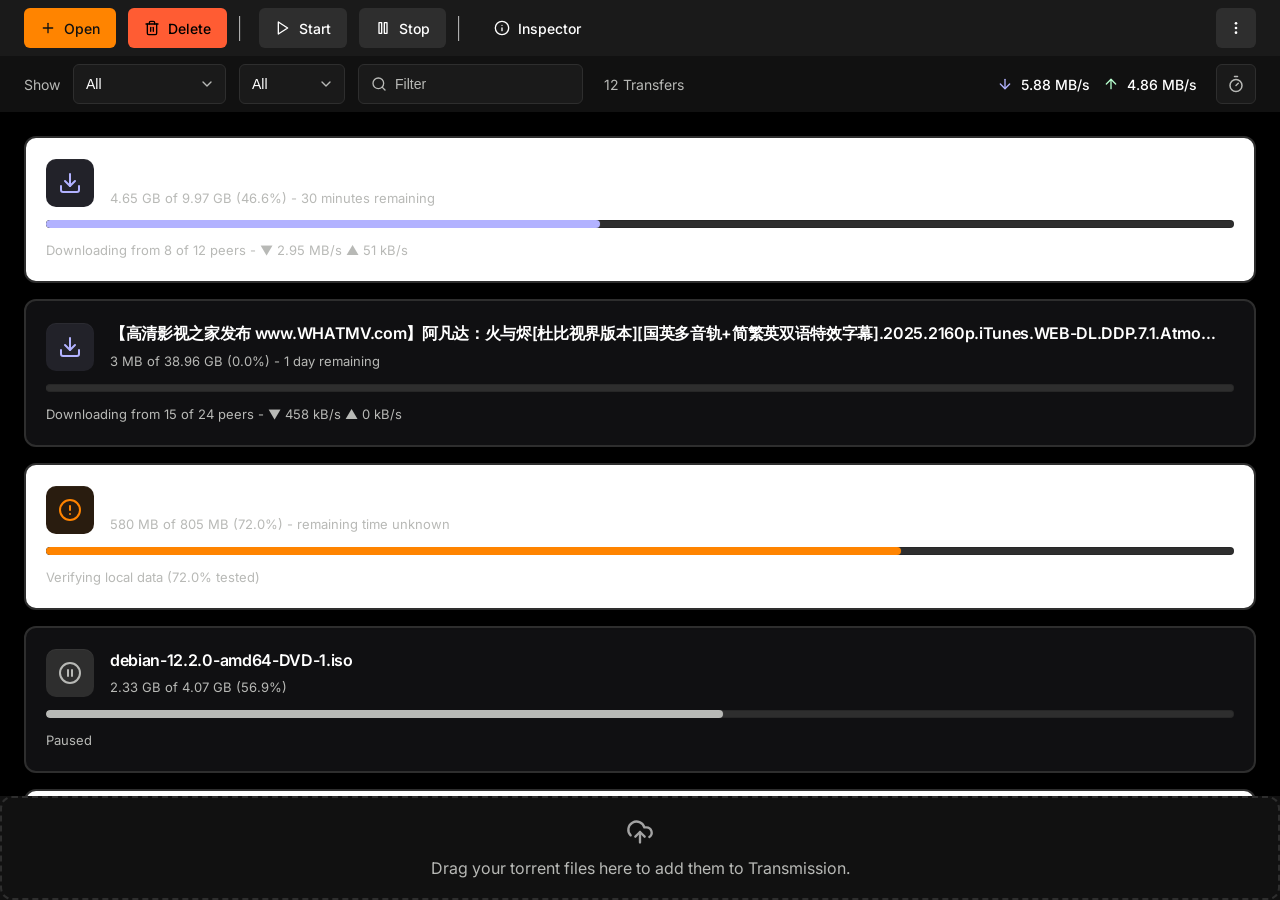
==== public_html/index.html @ 3f498d18 "调整项目文件夹结构" ====
<!doctype html>
<html lang="en" xml:lang="en">
  <head>
    <meta http-equiv="Content-Type" content="text/html; charset=utf-8" />
    <meta http-equiv="X-UA-Compatible" content="IE=8,IE=9,IE=10" />
    <!-- ticket #4555 -->
    <meta
      name="viewport"
      content="width=device-width, initial-scale=1.0, maximum-scale=1.0, user-scalable=0"
    />
    <meta name="apple-mobile-web-app-capable" content="yes" />
    <link rel="preconnect" href="https://fonts.googleapis.com" />
    <link rel="preconnect" href="https://fonts.gstatic.com" crossorigin />
    <link
      href="https://fonts.googleapis.com/css2?family=Inter:wght@400;500;600&display=swap"
      rel="stylesheet"
    />
    <link href="./transmission-app.css" rel="stylesheet" />
    <link href="./images/favicon.ico" rel="icon" />
    <link href="./images/favicon.png" rel="shortcut icon" />
    <link rel="apple-touch-icon" href="./images/webclip-icon.png" />
    <script type="text/javascript" src="./transmission-app.js"></script>
    <script type="text/javascript" src="../Docs/mock-torrents.js"></script>
    <title>Transmission Web Interface</title>
  </head>
  <body>
    <div id="app"></div>
    <div id="mainwin">
      <header class="mainwin-toolbar" id="mainwin-toolbar">
        <button
          aria-keyshortcuts="Alt+O"
          aria-label="Open torrent"
          class="toolbar-button"
          data-action="open-torrent"
          id="toolbar-open"
          tabindex="0"
        >
          Open
        </button>
        <button
          aria-keyshortcuts="Alt+Delete"
          aria-label="Remove selected torrents"
          class="toolbar-button"
          data-action="remove-selected-torrents"
          id="toolbar-delete"
          tabindex="0"
        >
          Delete
        </button>
        <div class="toolbar-separator"></div>
        <button
          aria-keyshortcuts="Alt+R"
          aria-label="Resume selected torrents"
          class="toolbar-button"
          data-action="resume-selected-torrents"
          id="toolbar-start"
          tabindex="0"
        >
          Start
        </button>
        <button
          aria-keyshortcuts="Alt+P"
          aria-label="Pause selected torrents"
          class="toolbar-button"
          data-action="pause-selected-torrents"
          id="toolbar-pause"
          tabindex="0"
        >
          Stop
        </button>
        <div class="toolbar-separator"></div>
        <button
          aria-keyshortcuts="Alt+I"
          aria-label="Toggle inspector"
          class="toolbar-button"
          data-action="show-inspector"
          id="toolbar-inspector"
          tabindex="0"
        >
          Inspector
        </button>
        <span class="flexible-space"></span>
        <button
          aria-keyshortcuts="Alt+M"
          aria-label="Show sidebar menu"
          class="toolbar-button"
          data-action="show-overflow-menu"
          id="toolbar-overflow"
          tabindex="0"
        ></button>
      </header>

      <header id="mainwin-statusbar">
        <span>Show</span>
        <select id="filter-mode"></select>
        <select id="filter-tracker"></select>
        <div style="display: flex; position: relative">
          <input type="search" id="torrent-search" placeholder="Filter" />
          <input type="reset" id="reset" value="&times;" />
        </div>
        <span id="filter-count">&nbsp;</span>
        <span class="flexible-space"></span>
        <div class="speed-container">
          <div id="speed-down"></div>
        </div>
        <div class="speed-container">
          <div id="speed-up"></div>
        </div>
        <button id="turtle"></button>
      </header>

      <main id="mainwin-workarea">
        <div id="torrent-container">
          <ul id="torrent-list"></ul>
        </div>
      </main>

      <div class="upload-div">
        <h2>Drag your torrent files here to add them to Transmission.</h2>
      </div>
    </div>
  </body>
</html>
---- public_html/transmission-app.css ----
:root{--z-index-popup: 2;--logo-size: 64px;--toolbar-height: 50px;--black: #000;--blue-100: #51b3f7;--blue-200: #357aaa;--blue-300: #2c7fea;--blue-400: #1847d4;--dark-mode-black: #121212;--dark-mode-white: #c9d1d9;--default-accent-color-dark: #0c2d6b;--default-border-dark: #575757;--default-border-light: #aeaeae;--default-tinted: rgba(128, 128, 144, .125);--green-100: #26aa55;--green-300: #7cef99;--green-400: #67c87f;--green-500: #34dc70;--grey: rgba(128, 128, 130, .66);--grey-200: #e1e4e8;--grey-40: #666;--grey-500: #828282;--grey-900: #191919;--nice-grey: #f8f8f8;--red-500: #d73a49;--white: #fff;--yellow-300: #ffea7f;--image-baseline: url('data:image/svg+xml,<svg xmlns="http://www.w3.org/2000/svg" enable-background="new 0 0 24 24" height="24" viewBox="0 0 24 24" width="24">%0A    <g>%0A        <rect fill="none" fill-rule="evenodd" height="24" width="24"/>%0A        <rect fill-rule="evenodd" height="2" width="16" x="4" y="11"/>%0A    </g>%0A</svg>');--image-chevron-dn: url('data:image/svg+xml,<svg xmlns="http://www.w3.org/2000/svg" width="32" height="32" viewBox="0 0 24 24" fill="none" stroke="currentColor" stroke-width="2" stroke-linecap="round" stroke-linejoin="round" class="feather feather-chevron-down">%0A  <polyline points="6 9 12 15 18 9"></polyline>%0A</svg>');--image-chevron-up: url('data:image/svg+xml,<svg xmlns="http://www.w3.org/2000/svg" width="32" height="32" viewBox="0 0 24 24" fill="none" stroke="currentColor" stroke-width="2" stroke-linecap="round" stroke-linejoin="round" class="feather feather-chevron-up">%0A  <polyline points="18 15 12 9 6 15"></polyline>%0A</svg>');--image-lock-fill: url('data:image/svg+xml,<svg width="1em" height="1em" viewBox="0 0 16 16" class="bi bi-lock-fill" fill="%23fff"%0A  xmlns="http://www.w3.org/2000/svg">%0A  <path d="M2.5 9a2 2 0 0 1 2-2h7a2 2 0 0 1 2 2v5a2 2 0 0 1-2 2h-7a2 2 0 0 1-2-2V9z"/>%0A  <path fill-rule="evenodd" d="M4.5 4a3.5 3.5 0 1 1 7 0v3h-1V4a2.5 2.5 0 0 0-5 0v3h-1V4z"/>%0A</svg>');--image-magnet: url('data:image/svg+xml,<svg xmlns="http://www.w3.org/2000/svg" width="16" height="16" fill="currentColor" class="bi bi-magnet" viewBox="0 0 16 16">%0A  <path fill-rule="evenodd" d="M8 1a7 7 0 0 0-7 7v3h4V8a3 3 0 0 1 6 0v3h4V8a7 7 0 0 0-7-7Zm7 11h-4v3h4v-3ZM5 12H1v3h4v-3ZM0 8a8 8 0 1 1 16 0v8h-6V8a2 2 0 1 0-4 0v8H0V8Z"/>%0A</svg>');--image-turtle: url('data:image/svg+xml,<svg xmlns="http://www.w3.org/2000/svg" viewBox="0 0 36 36">%0A<g transform="scale(-1, 1) translate(-36, -6)">%0A<path fill="%2399C377" d="M9.842 19.922c0 9.842 6.575 9.673 5.158 10.078-7 2-8.803-7.618-9.464-7.618-2.378 0-5.536-.423-5.536-2.46C0 17.883 2.46 15 6.151 15c2.379 0 3.691 2.883 3.691 4.922zM36 28.638c0 1.104-3.518-.741-5 0-2 1-2-.896-2-2s1.343-1 3-1 4 1.895 4 3z"/>%0A<path fill="%2399C377" d="M16.715 33.143c0 2.761-1.279 2.857-2.857 2.857S11 35.903 11 33.143c0-.489.085-1.029.234-1.587.69-2.59 2.754-5.556 4.052-5.556 1.578 0 1.429 4.382 1.429 7.143zm8.571 0c0 2.761 1.278 2.857 2.856 2.857C29.721 36 31 35.903 31 33.143c0-.489-.085-1.029-.234-1.587-.691-2.59-2.754-5.556-4.052-5.556-1.578 0-1.428 4.382-1.428 7.143z"/>%0A<path fill="%235EA24D" d="M32 27c0 4-5.149 4-11.5 4S9 31 9 27c0-6.627 5.149-12 11.5-12S32 20.373 32 27z"/>%0A<circle fill="%23000" cx="5" cy="18" r="1"/>%0A</g>%0A</svg>%0A');--app-image-url: url('data:image/svg+xml,<svg xmlns="http://www.w3.org/2000/svg" width="24" height="24" viewBox="0 0 24 24" fill="none" stroke="currentColor" stroke-width="2" stroke-linecap="round" stroke-linejoin="round" class="feather feather-box">%0A    <path d="M21 16V8a2 2 0 0 0-1-1.73l-7-4a2 2 0 0 0-2 0l-7 4A2 2 0 0 0 3 8v8a2 2 0 0 0 1 1.73l7 4a2 2 0 0 0 2 0l7-4A2 2 0 0 0 21 16z"></path>%0A    <polyline points="3.27 6.96 12 12.01 20.73 6.96"></polyline>%0A    <line x1="12" y1="22.08" x2="12" y2="12"></line>%0A</svg>');--audio-image-url: url('data:image/svg+xml,<svg xmlns="http://www.w3.org/2000/svg" width="24" height="24" viewBox="0 0 24 24" fill="none" stroke="currentColor" stroke-width="2" stroke-linecap="round" stroke-linejoin="round" class="feather feather-music"><path d="M9 18V5l12-2v13"></path><circle cx="6" cy="18" r="3"></circle><circle cx="18" cy="16" r="3"></circle></svg>');--folder-image-url: url('data:image/svg+xml,<svg xmlns="http://www.w3.org/2000/svg" width="24" height="24" viewBox="0 0 24 24" fill="none" stroke="currentColor" stroke-width="2" stroke-linecap="round" stroke-linejoin="round" class="feather feather-folder">%0A    <path d="M22 19a2 2 0 0 1-2 2H4a2 2 0 0 1-2-2V5a2 2 0 0 1 2-2h5l2 3h9a2 2 0 0 1 2 2z"></path>%0A</svg>');--font-image-url: url('data:image/svg+xml,<svg xmlns="http://www.w3.org/2000/svg" width="24" height="24" viewBox="0 0 24 24" fill="none" stroke="currentColor" stroke-width="2" stroke-linecap="round" stroke-linejoin="round" class="feather feather-type"><polyline points="4 7 4 4 20 4 20 7"></polyline><line x1="9" y1="20" x2="15" y2="20"></line><line x1="12" y1="4" x2="12" y2="20"></line></svg>');--image-image-url: url('data:image/svg+xml,<svg xmlns="http://www.w3.org/2000/svg" width="24" height="24" viewBox="0 0 24 24" fill="none" stroke="currentColor" stroke-width="2" stroke-linecap="round" stroke-linejoin="round" class="feather feather-image">%0A    <rect x="3" y="3" width="18" height="18" rx="2" ry="2"></rect>%0A    <circle cx="8.5" cy="8.5" r="1.5"></circle>%0A    <polyline points="21 15 16 10 5 21"></polyline>%0A</svg>');--package-image-url: url('data:image/svg+xml,<svg xmlns="http://www.w3.org/2000/svg" width="24" height="24" viewBox="0 0 24 24" fill="none" stroke="currentColor" stroke-width="2" stroke-linecap="round" stroke-linejoin="round" class="feather feather-package"><line x1="16.5" y1="9.4" x2="7.5" y2="4.21"></line><path d="M21 16V8a2 2 0 0 0-1-1.73l-7-4a2 2 0 0 0-2 0l-7 4A2 2 0 0 0 3 8v8a2 2 0 0 0 1 1.73l7 4a2 2 0 0 0 2 0l7-4A2 2 0 0 0 21 16z"></path><polyline points="3.27 6.96 12 12.01 20.73 6.96"></polyline><line x1="12" y1="22.08" x2="12" y2="12"></line></svg>');--text-image-url: url('data:image/svg+xml,<svg xmlns="http://www.w3.org/2000/svg" width="24" height="24" viewBox="0 0 24 24" fill="none" stroke="currentColor" stroke-width="2" stroke-linecap="round" stroke-linejoin="round" class="feather feather-file-text">%0A    <path d="M14 2H6a2 2 0 0 0-2 2v16a2 2 0 0 0 2 2h12a2 2 0 0 0 2-2V8z"></path>%0A    <polyline points="14 2 14 8 20 8"></polyline>%0A    <line x1="16" y1="13" x2="8" y2="13"></line>%0A    <line x1="16" y1="17" x2="8" y2="17"></line>%0A    <polyline points="10 9 9 9 8 9"></polyline>%0A</svg>');--video-image-url: url('data:image/svg+xml,<svg xmlns="http://www.w3.org/2000/svg" width="24" height="24" viewBox="0 0 24 24" fill="none" stroke="currentColor" stroke-width="2" stroke-linecap="round" stroke-linejoin="round" class="feather feather-film">%0A    <rect x="2" y="2" width="20" height="20" rx="2.18" ry="2.18"></rect>%0A    <line x1="7" y1="2" x2="7" y2="22"></line>%0A    <line x1="17" y1="2" x2="17" y2="22"></line>%0A    <line x1="2" y1="12" x2="22" y2="12"></line>%0A    <line x1="2" y1="7" x2="7" y2="7"></line>%0A    <line x1="2" y1="17" x2="7" y2="17"></line>%0A    <line x1="17" y1="17" x2="22" y2="17"></line>%0A    <line x1="17" y1="7" x2="22" y2="7"></line>%0A</svg>');--progress: 100%;--color-bg-even: var(--default-tinted);--color-bg-tabs: var(--default-tinted);--color-fg-error: var(--red-500);--color-fg-port-closed: var(--red-500);--color-fg-port-open: var(--green-100);--color-progressbar-background-2: var(--green-400);--color-progressbar-leech: var(--blue-200);--color-progressbar-magnet: var(--yellow-300);--color-progressbar-paused: var(--grey-200);--color-progressbar-queued: var(--blue-400);--color-progressbar-verify: var(--yellow-300);--color-toolbar-background: var(--default-tinted);color-scheme:light dark}@media(prefers-color-scheme:dark){:root{--color-bg-hover: var(--grey-40);--color-bg-odd: var(--black);--color-bg-popup: var(--black);--color-bg-primary: var(--black);--color-bg-selected: var(--default-accent-color-dark);--color-bg-warn: #cf6679;--color-border-default: var(--default-border-dark);--color-border-stark: var(--dark-mode-white);--color-border-starkest: var(--grey-500);--color-fg-disabled: var(--grey);--color-fg-on-popup: var(--nice-grey);--color-fg-primary: var(--dark-mode-white);--color-fg-secondary: var(--nice-grey);--color-fg-selected: var(--dark-mode-white);--color-fg-tertiary: var(--grey-500);--color-fg-warn: var(--dark-mode-black);--color-progressbar-fg-1: #edefff;--color-progressbar-fg-2: #edefff;--color-progressbar-fg-3: #edefff;--color-progressbar-paused: var(--grey-500);--color-progressbar-seed-1: var(--green-100);--color-progressbar-seed-2: var(--green-400);--color-progressbar-seed-paused: var(--grey-500);--progress-bar-shadow-1: 1px 1px #000;--progress-bar-shadow-2: 1px 1px #000;--progress-bar-shadow-3: 1px 1px #000}:root .contrast-more{--color-bg-even: var(--black);--color-bg-hover: var(--grey-40);--color-bg-selected: var(--blue-300);--color-bg-tabs: var(--black);--color-bg-warn: #cf6679;--color-border-default: var(--white);--color-border-stark: var(--white);--color-border-starkest: var(--white);--color-fg-disabled: var(--white);--color-fg-error: var(--red-500);--color-fg-on-popup: var(--white);--color-fg-port-closed: var(--red-500);--color-fg-port-open: var(--green-100);--color-fg-primary: var(--white);--color-fg-secondary: var(--white);--color-fg-selected: var(--white);--color-fg-tabs: var(--white);--color-fg-tertiary: var(--white);--color-fg-warn: var(--black);--color-progressbar-fg-1: #fff;--color-progressbar-fg-2: #fff;--color-progressbar-fg-3: #000;--color-progressbar-background-2: var(--white);--color-progressbar-magnet: var(--yellow-300);--color-progressbar-paused: var(--grey-500);--color-progressbar-queued: var(--blue-400);--color-progressbar-seed-1: var(--black);--color-progressbar-seed-2: var(--white);--color-progressbar-seed-paused: var(--grey-500);--color-progressbar-verify: var(--yellow-300);--color-toolbar-background: var(--black);--progress-bar-shadow-3: 0}}@media(prefers-color-scheme:light){:root{--color-bg-hover: var(--nice-grey);--color-bg-odd: var(--white);--color-bg-popup: var(--white);--color-bg-primary: var(--white);--color-bg-selected: var(--blue-300);--color-bg-warn: #e4606d5b;--color-border-default: var(--default-border-light);--color-border-stark: var(--grey-500);--color-border-starkest: #d0d7de;--color-dialog-border: var(--nice-grey);--color-fg-disabled: var(--grey);--color-fg-error: var(--red-500);--color-fg-on-popup: var(--grey-900);--color-fg-port-closed: var(--red-500);--color-fg-port-open: var(--green-400);--color-fg-primary: #404040;--color-fg-secondary: var(--grey-500);--color-fg-selected: var(--nice-grey);--color-fg-tertiary: var(--grey-500);--color-fg-warn: #cf212e;--color-progressbar-fg-1: #303030;--color-progressbar-fg-2: #edefff;--color-progressbar-fg-3: #edefff;--color-progressbar-leech: var(--blue-100);--color-progressbar-magnet: var(--yellow-300);--color-progressbar-paused: var(--grey-200);--color-progressbar-queued: var(--blue-400);--color-progressbar-seed-1: var(--green-500);--color-progressbar-seed-2: var(--green-300);--color-progressbar-seed-paused: var(--grey-200);--color-progressbar-verify: var(--yellow-300);--progress-bar-shadow-1: 0;--progress-bar-shadow-2: 1px 1px #000;--progress-bar-shadow-3: 1px 1px #000}:root .contrast-more{--color-bg-even: var(--white);--color-bg-hover: var(--grey-40);--color-bg-selected: var(--blue-300);--color-bg-tabs: var(--white);--color-bg-warn: #cf6679;--color-border-default: var(--black);--color-border-stark: var(--black);--color-border-starkest: var(--black);--color-fg-disabled: var(--black);--color-fg-error: var(--red-500);--color-fg-on-popup: var(--black);--color-fg-port-closed: var(--red-500);--color-fg-port-open: var(--green-400);--color-fg-primary: var(--black);--color-fg-secondary: var(--black);--color-fg-selected: var(--white);--color-fg-tabs: var(--black);--color-fg-tertiary: var(--black);--color-fg-warn: var(--white);--color-progressbar-background-2: var(--white);--color-progressbar-fg-1: #fff;--color-progressbar-fg-2: #fff;--color-progressbar-fg-3: #000;--color-progressbar-leech: var(--blue-200);--color-progressbar-magnet: var(--yellow-300);--color-progressbar-paused: var(--grey-500);--color-progressbar-queued: var(--blue-400);--color-progressbar-seed-1: var(--black);--color-progressbar-seed-2: var(--white);--color-progressbar-seed-paused: var(--grey-500);--color-progressbar-verify: var(--yellow-300);--color-toolbar-background: var(--white);--progress-bar-shadow-1: 1px 1px #000;--progress-bar-shadow-3: 0}}@supports (background-color: Canvas){:root .contrast-less{--color-bg-odd: Canvas;--color-bg-primary: Canvas;--color-bg-popup: Canvas}}html,body{background-color:var(--color-bg-primary);color:var(--color-fg-primary);font-family:-apple-system,BlinkMacSystemFont,Segoe UI,Roboto,Helvetica,Arial,sans-serif,"Apple Color Emoji","Segoe UI Emoji",Segoe UI Symbol;-webkit-text-size-adjust:none;height:100%;margin:0}img{border:0}a{color:var(--color-fg-primary);outline:0;text-decoration:underline}.flexible-space{flex-grow:1}.hidden{display:none}#mainwin{display:flex;flex-direction:column;height:100%;position:relative}#mainwin>*{margin:0;padding:0}#mainwin-workarea{display:flex;flex:1;overflow:auto}.popup,.tabs-container{box-shadow:0 3px 6px -4px #0000001f,0 6px 16px #00000014,0 9px 28px 8px #0000000f;position:absolute}#mainwin-toolbar{align-items:center;background:var(--color-toolbar-background);border-bottom:1px solid var(--color-border-default);display:flex;height:var(--toolbar-height);margin:0;width:100%}#mainwin-toolbar button{background-color:transparent;background-position:center;background-repeat:no-repeat;border:0;border-radius:5px;color:var(--color-fg-primary);cursor:pointer;height:var(--toolbar-height);margin-right:6px;user-select:none;-webkit-user-select:none;min-width:var(--toolbar-height)}#mainwin-toolbar button svg{stroke:var(--color-fg-primary)}#mainwin-toolbar button svg g path{fill:var(--color-fg-primary)}#mainwin-toolbar button:disabled{color:var(--color-fg-disabled);cursor:default}#mainwin-toolbar button:disabled svg{stroke:var(--color-fg-disabled)}#mainwin-toolbar button:disabled svg g path{fill:var(--color-fg-disabled)}#mainwin-toolbar>.toolbar-separator{border-left:1px solid var(--color-border-default);height:25px;margin:0 6px 0 0}.toolbar-icon{stroke:var(--color-fg-primary)}#toolbar-overflow{margin-right:4px}#toolbar-overflow svg{fill:var(--color-fg-primary);height:36px;width:36px}#mainwin-statusbar{white-space:nowrap;align-items:center;background:var(--color-toolbar-background);border-bottom:1px solid var(--color-border-default);display:flex;height:30px;padding-left:5px}#mainwin-statusbar #torrent-search{width:100%;min-width:140px;max-width:226px;padding-right:24px}#mainwin-statusbar #torrent-search::-webkit-search-cancel-button{display:none}#mainwin-statusbar #reset{display:none;cursor:pointer;position:absolute;right:2px;border:0;height:20px;width:20px;background:none}#mainwin-statusbar select{width:70px}#mainwin-statusbar>*{margin-right:5px}#mainwin-statusbar .speed-container{display:inherit;align-items:inherit;flex-direction:inherit}#mainwin-statusbar .speed-container svg{min-width:20px;width:20px}#mainwin-statusbar .speed-container+.speed-container{min-width:100px}#mainwin-statusbar button{background-color:transparent;border:1px solid var(--color-border-default);border-radius:4px;cursor:pointer;height:22px;user-select:none;-webkit-user-select:none;width:36px}#mainwin-statusbar #turtle.alt-speed-enabled{background-color:var(--color-bg-selected)}#mainwin-statusbar #turtle.alt-speed-enabled:before{filter:hue-rotate(120deg) saturate(180%)}#mainwin-statusbar #turtle:before{content:"";background:var(--image-turtle) no-repeat center;left:calc(20% - 5px);filter:grayscale(100%) brightness(50%);padding:9px;position:relative}@media(width<600px){#mainwin-statusbar .speed-container,#mainwin-statusbar span:not(.flexible-space){display:none}}#torrent-container{flex-grow:1;left:0;margin:0;overflow:auto;padding:0;right:0}#torrent-list{cursor:pointer;list-style-type:none;margin:0;padding:0;text-align:left;width:100%;user-select:none;-webkit-user-select:none}#torrent-list .torrent{align-items:center;border-bottom:1px solid var(--color-border-default);display:grid}#torrent-list .torrent:nth-child(2n){background-color:var(--color-bg-even)}#torrent-list .torrent:nth-child(odd){background-color:var(--color-bg-odd)}#torrent-list .torrent .icon{background-color:var(--color-fg-primary);background-position:center,top left;grid-area:icon;-webkit-mask-image:var(--mime-icon-url);-webkit-mask-repeat:no-repeat;mask-image:var(--mime-icon-url);mask-repeat:no-repeat}#torrent-list .torrent .icon[data-icon-multifile=true]{-webkit-mask-image:var(--mime-icon-url),var(--folder-image-url);-webkit-mask-position:top left,bottom right;-webkit-mask-repeat:no-repeat,no-repeat;-webkit-mask-size:16px,16px;mask-image:var(--mime-icon-url),var(--folder-image-url);mask-position:top left,bottom right;mask-repeat:no-repeat,no-repeat;mask-size:16px,16px}#torrent-list .torrent .icon[data-icon-mime-type=audio]{--mime-icon-url: var(--audio-image-url)}#torrent-list .torrent .icon[data-icon-mime-type=application]{--mime-icon-url: var(--app-image-url)}#torrent-list .torrent .icon[data-icon-mime-type=font]{--mime-icon-url: var(--font-image-url)}#torrent-list .torrent .icon[data-icon-mime-type=image]{--mime-icon-url: var(--image-image-url)}#torrent-list .torrent .icon[data-icon-mime-type=model]{--mime-icon-url: var(--package-image-url)}#torrent-list .torrent .icon[data-icon-mime-type=text]{--mime-icon-url: var(--text-image-url)}#torrent-list .torrent .icon[data-icon-mime-type=video]{--mime-icon-url: var(--video-image-url)}#torrent-list .torrent .torrent-name{grid-area:name;margin-bottom:2px;margin-top:2px;overflow:hidden;text-overflow:ellipsis;white-space:nowrap}#torrent-list .torrent .torrent-name:not(.compact){font-weight:700}#torrent-list .torrent .torrent-labels{font-size:12px;font-weight:400;grid-area:labels;margin-bottom:2px;margin-top:2px;overflow:hidden;text-overflow:ellipsis;white-space:nowrap;padding:1px 0}#torrent-list .torrent .torrent-label{padding:0 8px;margin:0 2px;border-radius:1em;border:1px solid var(--color-border-default)}#torrent-list .torrent .torrent-peer-details{grid-area:peers}#torrent-list .torrent .torrent-progress-bar{grid-area:progressbar}#torrent-list .torrent .torrent-progress-details{grid-area:progress-text}#torrent-list .torrent .torrent-peer-details,#torrent-list .torrent .torrent-progress-details{font-size:small}#torrent-list .torrent .torrent-peer-details.error,#torrent-list .torrent .torrent-progress-details.error{color:var(--color-fg-error)}#torrent-list .torrent.compact{--icon-size: 16px;grid-template-areas:"icon name labels peers progressbar";grid-template-columns:calc(var(--icon-size) + 10px) auto 1fr auto auto}#torrent-list .torrent.compact .icon{-webkit-mask-size:var(--icon-size);height:var(--icon-size);mask-size:var(--icon-size);width:var(--icon-size)}#torrent-list .torrent.compact .icon[data-icon-multifile=true]{-webkit-mask-image:var(--folder-image-url);mask-image:var(--folder-image-url)}#torrent-list .torrent.compact .torrent-peer-details{white-space:nowrap}#torrent-list .torrent.compact>*{margin:5px}#torrent-list .torrent:not(.compact){--icon-size: 32px;grid-column-gap:12px;grid-template-areas:"icon name labels" "icon progress-text progress-text" "icon progressbar progressbar" "icon peers peers";grid-template-columns:var(--icon-size) auto 1fr;padding:6px 12px}#torrent-list .torrent:not(.compact) .icon{background-size:var(--icon-size),calc(var(--icon-size) / 2);height:var(--icon-size);width:var(--icon-size)}#torrent-list .torrent:not(.compact)>*{margin:1px 0}#torrent-list .torrent.paused{color:var(--color-fg-disabled)}#torrent-list .torrent.paused:not(.selected) .torrent-progress-bar{color:var(--color-fg-primary)}#torrent-list .torrent.paused .icon{background-color:var(--color-fg-disabled)}#torrent-list .torrent.selected{background-color:var(--color-bg-selected);color:var(--color-fg-selected)}#torrent-list .torrent.selected .icon{background-color:var(--color-fg-selected)}#torrent-list .icon{background-position:center;background-repeat:no-repeat}#torrent-list .torrent-progress-bar{font-size:14px;position:relative;border:1px solid var(--color-border-starkest);border-radius:3px;height:18px}#torrent-list .torrent-progress-bar:not(.compact){margin:2px 0}#torrent-list .torrent-progress-bar.compact{min-width:100px}#torrent-list .torrent-progress-bar.leech.queued:before{background:var(--color-progressbar-queued)}#torrent-list .torrent-progress-bar.leech:before{background:var(--color-progressbar-leech);color:var(--color-progressbar-fg-2);text-shadow:var(--progress-bar-shadow-2)}#torrent-list .torrent-progress-bar.magnet:before{background:var(--color-progressbar-magnet);color:#000}#torrent-list .torrent-progress-bar.seed.paused:before{background:var(--color-progressbar-seed-paused);color:var(--color-progressbar-fg-1);text-shadow:var(--progress-bar-shadow-1)}#torrent-list .torrent-progress-bar.seed:not(.paused):before{background:var(--color-progressbar-seed-1);color:var(--color-progressbar-fg-2);text-shadow:var(--progress-bar-shadow-2)}#torrent-list .torrent-progress-bar.seed:not(.paused):after{background:var(--color-progressbar-seed-2);color:var(--color-progressbar-fg-3);text-shadow:var(--progress-bar-shadow-3)}#torrent-list .torrent-progress-bar.seed.queued:before{background-color:var(--color-progressbar-seed-1)}#torrent-list .torrent-progress-bar.seed:before{background-color:var(--color-progressbar-seed-1);color:var(--color-progressbar-fg-2);text-shadow:var(--progress-bar-shadow-2)}#torrent-list .torrent-progress-bar.verify:before{background:var(--color-progressbar-verify);color:#000}#torrent-list .torrent-progress-bar.paused:before{background:var(--color-progressbar-paused);color:var(--color-progressbar-fg-1);text-shadow:var(--progress-bar-shadow-1)}#torrent-list .torrent-progress-bar:before,#torrent-list .torrent-progress-bar:after{content:attr(data-progress);height:100%;width:100%;position:absolute;border-radius:2px;text-align:center}#torrent-list .torrent-progress-bar:before{clip-path:polygon(0 0,var(--progress, 30%) 0,var(--progress, 30%) 100%,0 100%)}#torrent-list .torrent-progress-bar:after{clip-path:polygon(var(--progress, 30%) 0,100% 0,100% 100%,var(--progress, 30%) 100%)}@media(width>=950px){#inspector{box-shadow:initial;position:initial}}#prefs-dialog .tabs-page{grid-column-gap:8px;grid-row-gap:5px;grid-template-columns:1fr 1fr;margin:20px}#prefs-dialog .tabs-page:not(.hidden){display:grid}#prefs-dialog .tabs-page .section-label{font-weight:700;grid-column:span 2;padding-bottom:5px}#prefs-dialog .tabs-page .section-label:not(:first-of-type){margin-top:20px}#prefs-dialog .alt-speed-section-label:before{content:"";background:var(--image-turtle) no-repeat left/20px;filter:hue-rotate(120deg) saturate(180%);padding:0 11px}#prefs-dialog :disabled,#prefs-dialog .disabled{color:var(--color-fg-disabled)}#prefs-dialog #alt-times-div,#prefs-dialog #autostart-div,#prefs-dialog #port-forwarding,#prefs-dialog #randomize-port,#prefs-dialog #suffix-div,#prefs-dialog #use-dht-div,#prefs-dialog #use-lpd-div,#prefs-dialog #use-pex-div,#prefs-dialog #utp-enabled,#prefs-dialog .alt-speed-label{grid-column:span 2}#prefs-dialog #default-trackers{height:300px}#prefs-dialog .blocklist-size-label,#prefs-dialog .blocklist-update-button,#prefs-dialog .register-handler-button,#prefs-dialog .port-status{grid-column:2/3}#prefs-dialog .blocklist-size-label{font-size:smaller}#prefs-dialog .blocklist-size-number{font-weight:bolder}#prefs-dialog .port-status-label{display:inline-block;font-weight:700;margin-left:5px}#prefs-dialog .port-status-label[data-open=true]{color:var(--color-fg-port-open)}#prefs-dialog .port-status-label[data-open=false]{color:var(--color-fg-port-closed)}#prefs-dialog #default-trackers,#prefs-dialog .default-trackers-label{grid-column:1/3}#prefs-dialog .alt-speed-label{font-size:smaller;margin:-10px 0 10px}#prefs-dialog.ui-tabs .ui-tabs-panel{padding:0;user-select:none;-webkit-user-select:none}.tabs-container{align-items:stretch;background:var(--color-bg-primary);bottom:0;display:flex;flex-direction:column;position:absolute;right:0;top:82px;z-index:var(--z-index-popup)}@media(width<600px){.tabs-container{top:0;left:0}}@media(width>=600px){.tabs-container{border-left:1px solid var(--color-border-default);min-width:570px;width:570px}}.tabs-container-close{font-size:150%;cursor:pointer;background:var(--color-bg-primary);border:0;color:var(--color-fg-primary);position:absolute;padding:10px 16px}.tabs-buttons{align-self:center;background-color:var(--color-bg-tabs);border:1px solid var(--color-border-starkest);border-radius:6px;display:flex;margin:10px 0}.tabs-buttons button{appearance:none;border:1px solid transparent;border-radius:6px;color:var(--color-fg-primary)}.tabs-pages{box-sizing:border-box;overflow-x:hidden;overflow-y:auto}@media(width<600px){.tabs-pages{padding:0 8px 20px}}@media(width>=600px){.tabs-pages{padding:0 20px 20px}}.tabs-button{background:none;border:1px solid transparent;font-size:14px;padding:3px 8px}.tabs-button:active,.tabs-button:checked,.tabs-button.selected{background-color:var(--color-bg-odd);border:1px solid var(--color-fg-primary);border-radius:5px}.inspector-info-page{font-size:14px;grid-column-gap:8px;grid-row-gap:8px;grid-template-columns:auto 1fr;margin:20px;padding:12px}.inspector-info-page:not(.hidden){display:grid}.inspector-info-page .section-label{font-size:16px;font-weight:700;grid-column:span 2;padding-bottom:5px}.inspector-info-page .section-label:not(:first-of-type){margin-top:20px}.inspector-info-page :not(.section-label){overflow-x:hidden;text-overflow:ellipsis}.inspector-info-magnet button{background-color:var(--color-fg-primary);background-position:top;background-repeat:no-repeat;border:0;cursor:pointer;height:1rem;-webkit-mask:var(--image-magnet) no-repeat center/14px;mask:var(--image-magnet) no-repeat center/14px;vertical-align:middle;width:1rem}#inspector .tabs-button,#prefs-dialog .tabs-button{height:30px;margin:0;min-width:40px}#inspector-file-list{margin:0;padding:0}#inspector-file-list .inspector-torrent-file-list-entry{user-select:none;-webkit-user-select:none;display:grid;grid-column-gap:5px;grid-template-areas:"check   name  priority" "blank1  info  blank2";grid-template-columns:20px 1fr 65px;margin-bottom:4px;padding:5px}#inspector-file-list .inspector-torrent-file-list-entry:nth-child(2n){background-color:var(--color-bg-even)}#inspector-file-list .inspector-torrent-file-list-entry:nth-child(odd){background-color:var(--color-bg-odd)}#inspector-file-list .inspector-torrent-file-list-entry .inspector-torrent-file-list-entry-name{cursor:pointer;font-size:14px;grid-area:name;overflow-wrap:anywhere}#inspector-file-list .inspector-torrent-file-list-entry .inspector-torrent-file-list-entry-progress{font-size:12px;grid-area:info}#inspector-file-list .inspector-torrent-file-list-entry .file-wanted-control{grid-area:check}#inspector-file-list .inspector-torrent-file-list-entry.skip{opacity:.5}#inspector-file-list .inspector-torrent-file-list-entry.skip>.inspector-torrent-file-list-entry-name{color:var(--color-fg-disabled)}#inspector-file-list .inspector-torrent-file-list-entry:not(.selected) .inspector-torrent-file-list-entry-name{color:var(--color-fg-primary)}#inspector-file-list .inspector-torrent-file-list-entry:not(.selected) .inspector-torrent-file-list-entry-progress{color:var(--color-fg-secondary)}#inspector-file-list .inspector-torrent-file-list-entry.selected{background:var(--color-bg-selected);color:var(--color-fg-selected)}#inspector-header{margin:8px 0}#torrent-inspector-name{font-size:large;font-weight:700}#inspector-tiers-list{color:var(--color-fg-primary);margin:0 10px;padding:0}#inspector-tiers-list .tier-list-row{display:grid;font-size:12px;grid-column-gap:8px;grid-row-gap:4px;padding:8px 12px}#inspector-tiers-list .tier-list-row:nth-child(2n of.tier-list-row){background-color:var(--color-bg-even)}#inspector-tiers-list .tier-list-row:nth-child(odd of.tier-list-row){background-color:var(--color-bg-odd)}#inspector-tiers-list .tier-list-torrent{color:var(--color-fg-primary);font-weight:bolder;overflow-x:hidden;padding-top:12px;padding-bottom:8px;text-overflow:ellipsis;white-space:nowrap}#inspector-tiers-list .tier-list-tracker{font-size:14px;font-weight:bolder;grid-column:span 2;padding-bottom:4px}#inspector-tiers-list .tier-announce,#inspector-tiers-list .tier-scrape,#inspector-tiers-list .tier-state{text-align:left}#inspector-tiers-list .tier-downloads,#inspector-tiers-list .tier-leechers,#inspector-tiers-list .tier-seeders{text-align:right}.peer-list{--table-border: 1px solid var(--color-border-default);border:var(--table-border);border-collapse:collapse;cursor:default;table-layout:fixed;text-align:left;width:100%}.peer-list td,.peer-list th{font-size:smaller;padding:5px}.peer-list td{border:var(--table-border);color:var(--color-fg-secondary)}.peer-list .torrent-row td{background:var(--color-bg-odd);color:var(--color-fg-primary);font-weight:bolder;overflow-x:hidden;padding:10px;text-overflow:ellipsis;white-space:nowrap}.peer-list .encryption[data-encrypted=true]{background-color:var(--color-border-starkest);-webkit-mask:var(--image-lock-fill) no-repeat center/14px;mask:var(--image-lock-fill) no-repeat center/14px;width:10px}.peer-list .peer-address,.peer-list .percent-done,.peer-list .speed-down,.peer-list .speed-up{text-align:right}.peer-list .percent-done{width:10%}.peer-list .speed-down,.peer-list .speed-up{width:15%}.peer-list .peer-address{width:25%;overflow-x:hidden;text-overflow:ellipsis}@media(width<600px){.peer-list .peer-address{text-align:left}}.peer-list .peer-app-name{overflow-x:hidden;text-overflow:ellipsis;white-space:nowrap;width:20%}.peer-list .status{cursor:pointer;width:10%}.file-priority-radiobox{grid-area:priority}.file-priority-radiobox>*{appearance:none;background-color:var(--color-bg-tabs);border:1px solid var(--color-border-default);border-radius:0;height:20px;margin:0;padding:0;width:20px}.file-priority-radiobox>*.low:after{mask-image:var(--image-chevron-dn)}.file-priority-radiobox>*.normal{border-width:1px 0;width:19px}.file-priority-radiobox>*.normal:after{mask-image:var(--image-baseline)}.file-priority-radiobox>*.high:after{mask-image:var(--image-chevron-up)}.file-priority-radiobox>*.checked{background-color:var(--color-bg-selected)}.file-priority-radiobox>*.checked:after{background-color:var(--color-fg-selected)}.file-priority-radiobox>*:after{content:"";background-color:var(--color-fg-primary);display:inline-block;height:20px;mask-position:center;mask-repeat:no-repeat;mask-size:14px;width:18px}.context-menu{background-color:var(--color-bg-primary);border-radius:5px;color:var(--color-fg-on-popup);padding:10px 5px;z-index:2;user-select:none;-webkit-user-select:none}.context-menu .arrow{border-top:4px solid transparent;border-bottom:4px solid transparent;border-left:4px solid var(--color-fg-secondary);float:right;left:5px;pointer-events:none;position:relative;top:5px}.context-menu .arrow .submenu{display:none;margin:0 3px;pointer-events:auto;position:absolute;overflow:hidden;transform:translate(7px,-18px);z-index:3;border-radius:5px;animation:shadow .2s ease-in normal forwards}@keyframes shadow{0%{background:#0000;box-shadow:none}to{background:#0000000a;box-shadow:0 3px 6px -4px #0000001f,0 6px 16px #00000014,0 9px 28px 8px #0000000f}}.context-menu .arrow .submenu .open{background-color:var(--color-bg-primary);border-radius:5px;color:var(--color-fg-on-popup);padding:5px;right:0;white-space:nowrap}.context-menu .arrow .submenu .open.left{position:relative;display:block;animation:left .2s linear 1}.context-menu .arrow .submenu .open.right{position:relative;display:block;animation:right .2s linear 1}@keyframes left{0%{transform:translate(100%)}to{transform:translate(0)}}@keyframes right{0%{transform:translate(-100%)}to{transform:translate(0)}}.context-menu .context-menuitem{font-size:13px;list-style:none;padding:5px 15px}.context-menu .context-menuitem:hover:not(:disabled),.context-menu .context-menuitem:focus:not(:disabled){background-color:var(--color-bg-hover);border-radius:6px;cursor:pointer}.context-menu .context-menuitem:disabled{color:var(--color-fg-disabled);cursor:none}.context-menu .context-menuitem.warning:hover{background-color:var(--color-bg-warn);color:var(--color-fg-warn)}.context-menu-separator{border-bottom:1px solid var(--color-fg-secondary);margin-bottom:10px;padding-bottom:10px}.overflow-menu{background:var(--color-bg-popup);border-radius:5px;color:var(--color-fg-on-popup);overflow:auto;padding:10px;right:0;margin:6px;top:50px;z-index:var(--z-index-popup)}.overflow-menu fieldset{border:0;display:block;margin:8px 0}.overflow-menu fieldset ul{margin:0;padding-left:0}.overflow-menu fieldset ul li{list-style-type:none}.overflow-menu fieldset ul a{cursor:pointer}.overflow-menu .table-row{align-items:center;border-radius:6px;display:flex;padding:3px 0}.overflow-menu legend{color:var(--color-fg-primary);font-weight:bolder;margin:12px 0 4px}.overflow-menu button,.overflow-menu label{color:var(--color-fg-primary);display:inline-flex;font-size:1em;width:100%}.overflow-menu button{background:transparent;border:0;cursor:pointer;display:block;padding:4px 0;text-align:left;text-decoration:none;width:150px}.overflow-menu .input-and-label{align-items:center;display:inline-flex}.overflow-menu #display-options,.overflow-menu #speed-options{display:flex;flex-direction:column}.overflow-menu #speed-options>.speed-up,.overflow-menu #speed-options>.speed-down{align-items:center;display:flex;padding:4px 0}.overflow-menu #speed-options>.speed-up>label,.overflow-menu #speed-options>.speed-down>label{overflow:hidden;width:80px}.overflow-menu #speed-options .alt-speed{display:grid;gap:4px;grid-template-areas:"check  text" "turtle parentheses"}.overflow-menu #speed-options :nth-child(1){grid-area:check}.overflow-menu #speed-options :nth-child(1):not(:checked)~#alt-speed-image{filter:grayscale(100%) brightness(50%)}.overflow-menu #speed-options :nth-child(2){grid-area:text}.overflow-menu #speed-options #alt-speed-image{background:var(--image-turtle) no-repeat;filter:hue-rotate(120deg) saturate(180%);grid-area:turtle;height:18px}.overflow-menu #speed-options :nth-child(4){font-size:small;grid-area:parentheses}.dialog-buttons{display:flex;grid-area:buttons;margin:10px 0 0;text-align:center}.dialog-buttons button{appearance:none;background:var(--color-bg-primary);border:1px solid var(--color-border-default);border-radius:5px;color:var(--color-fg-primary);margin-left:8px;padding:8px;text-decoration:none}dialog{border:0}.dialog-container{max-width:500px;top:102px;width:calc(100vw - 20px);color:var(--color-fg-primary);display:block;padding:0;z-index:var(--z-index-popup);border:0;border-radius:8px}.dialog-heading{display:flex;font-size:1.2em;font-weight:700;grid-area:heading;overflow-wrap:anywhere}.dialog-logo{background:transparent url([data-uri]) top left no-repeat;grid-area:icon;height:var(--logo-size);width:var(--logo-size)}.dialog-message{grid-area:message;width:100%;margin:10px 0 0}.dialog-window{background-color:var(--color-bg-popup);color:var(--color-fg-on-popup);border-radius:8px;padding:20px}@media(width<600px){.dialog-window{align-items:center;display:flex;flex-direction:column}}@media(width>=600px){.dialog-window{display:grid;grid-column-gap:12px;grid-template-areas:"icon heading" "icon message" "icon workarea" "icon buttons";grid-template-columns:var(--logo-size) 1fr}}.dialog-workarea{width:100%;display:flex;flex-direction:column;grid-area:workarea;margin:10px 0 0}.dialog-workarea>*{margin-bottom:5px}.about-dialog .dialog-workarea>*{margin-bottom:10px}.about-dialog-version-number{margin-left:4px}.about-dialog-version-checksum{font-size:small;font-style:italic;font-weight:400;margin-left:auto;padding-left:10px}.open-torrent input{margin-bottom:15px}.open-torrent input[type=file]{width:100%;box-sizing:border-box}.open-torrent #auto-start-label{margin-left:5px}.shortcuts-dialog table{border-collapse:collapse;width:100%}.shortcuts-dialog th,.shortcuts-dialog td{border:1px solid var(--color-border-stark);padding:5px 10px}#move-container #torrent-path{min-width:400px}.tabs-pages .content,.inspector-info-page .content,.statistics-dialog .content{column-gap:16px;display:grid;grid-row-gap:6px;grid-template-columns:auto 1fr;margin:4px 16px 16px}.tabs-pages .content div,.inspector-info-page .content div,.statistics-dialog .content div{word-break:break-word}.tabs-pages fieldset,.inspector-info-page fieldset,.statistics-dialog fieldset{border:0;margin:0;padding:0}.tabs-pages legend,.inspector-info-page legend,.statistics-dialog legend{font-weight:bolder;margin-bottom:4px}.tabs-pages span,.inspector-info-page span,.statistics-dialog span{overflow-wrap:anywhere}#free-space-text{display:inline-block;font-size:smaller;font-style:italic}.upload-div{display:none}
/*# sourceMappingURL=transmission-app.css.map */

/* ============================================
   New Design Styles - Merged from new-design-styles.css
   ============================================ */

/**
 * New Design Styles for Transmission Web Interface
 * 适配 transmission-app.js 的 DOM 结构和网格布局
 * Design: NewDesign.pen (Dark Theme)
 */

/* ============================================
   CSS Variables - Design System (NewDesign.pen)
   ============================================ */
:root {
  /* Dark theme — matches NewDesign.pen variables */
  --background: #111111;
  --foreground: #ffffff;
  --card: #1a1a1a;
  --card-foreground: #ffffff;
  --popover: #1a1a1a;
  --popover-foreground: #ffffff;
  --primary: #ff8400;
  --primary-foreground: #111111;
  --secondary: #2e2e2e;
  --secondary-foreground: #ffffff;
  --muted: #2e2e2e;
  --muted-foreground: #b8b9b6;
  --accent: #111111;
  --accent-foreground: #f2f3f0;
  --destructive: #ff5c33;
  --destructive-foreground: #ffffff;
  
  /* Error state colors */
  --color-error: #3d1f1f;
  --color-error-foreground: #ff5c33;
  --border: #2e2e2e;
  --input: #2e2e2e;
  --ring: #d4d4d4;

  /* Semantic status (pen dark) */
  --color-info: #222229;
  --color-info-foreground: #b2b2ff;
  --color-success: #222924;
  --color-success-foreground: #b6ffce;
  --color-warning: #291c0f;
  --color-warning-foreground: #ff8400;

  /* Toolbar variables */
  --toolbar-height: 56px;
  --toolbar-padding: 16px 24px;
  --toolbar-gap: 12px;
  --toolbar-shadow: 0 1px 2px rgba(0, 0, 0, 0.1);

  /* Status bar variables */
  --statusbar-height: 56px;
  --statusbar-padding: 16px 24px;
  --statusbar-gap: 8px;

  /* Card variables (torrent list) */
  --card-radius: 12px;
  --card-padding: 20px;
  --card-gap: 16px;
  --card-shadow: 0 2px 4px rgba(0, 0, 0, 0.05);
  --card-border: 1px solid var(--border);

  /* Button variables */
  --button-height: 40px;
  --button-padding: 8px 16px;
  --button-radius: 6px;
  --button-gap: 8px;

  /* Progress bar */
  --progress-height: 8px;
  --progress-radius: 999px;
  
  /* Icon sizes */
  --icon-size: 48px;
  --icon-size-compact: 20px;
  
  /* Black color variable */
  --black: #000000;
}

/* ============================================
   Global Background
   ============================================ */
body,
#mainwin {
  background-color: var(--background);
  color: var(--foreground);
  font-family: 'Inter', -apple-system, BlinkMacSystemFont, 'Segoe UI', Roboto, sans-serif;}

/* ============================================
   Toolbar Styles
   ============================================ */
#mainwin-toolbar,
.mainwin-toolbar {
  height: var(--toolbar-height);box-sizing: border-box;background-color: var(--card) !important;padding: var(--toolbar-padding) !important;
  gap: var(--toolbar-gap);
  box-shadow: var(--toolbar-shadow);border-bottom: none !important;
  display: flex;
  align-items: center;}

/* Toolbar buttons */
#mainwin-toolbar button,
.mainwin-toolbar button {
  height: var(--button-height);min-width: auto !important;padding: var(--button-padding) !important;border-radius: var(--button-radius);border: none !important;
  font-family: inherit;
  font-size: 14px;
  font-weight: 500;
  display: inline-flex;
  align-items: center;
  justify-content: center;
  gap: var(--button-gap);
  cursor: pointer;
  transition: background-color 0.15s ease, color 0.15s ease, opacity 0.15s ease;margin-right: 0;}

/* Hide default SVG icons from JS - we'll use our own */
#mainwin-toolbar button svg,
.mainwin-toolbar button svg {
  display: none;}

/* Hide unexpected <br> elements inside toolbar buttons */
#mainwin-toolbar button br,
.mainwin-toolbar button br {
  display: none;}

/* Toolbar buttons with icons - use flex layout for icon+text alignment */
#toolbar-open,
#toolbar-delete,
#toolbar-start,
#toolbar-pause,
#toolbar-inspector,
[data-action="open-torrent"],
[data-action="remove-selected-torrents"],
[data-action="resume-selected-torrents"],
[data-action="pause-selected-torrents"],
[data-action="show-inspector"] {
  /* 统一的 padding，不区分左右 */
  padding: 8px 16px;}

/* Primary — Open */
#toolbar-open,
[data-action="open-torrent"] {
  background-color: var(--primary) !important;
  color: var(--primary-foreground) !important;
}

#toolbar-open::before,
[data-action="open-torrent"]::before {
  content: '';
  display: inline-block;
  width: 16px;
  height: 16px;
  background-image: url("data:image/svg+xml,%3Csvg xmlns='http://www.w3.org/2000/svg' width='16' height='16' viewBox='0 0 24 24' fill='none' stroke='%23111111' stroke-width='2' stroke-linecap='round' stroke-linejoin='round'%3E%3Cline x1='12' y1='5' x2='12' y2='19'%3E%3C/line%3E%3Cline x1='5' y1='12' x2='19' y2='12'%3E%3C/line%3E%3C/svg%3E");
  background-size: contain;
  background-repeat: no-repeat;
  background-position: center;
  vertical-align: middle;
  margin-top: -1px;}

#toolbar-open: hover,
[data-action="open-torrent"]:hover {
  background-color: #e67700;}

/* Destructive — Delete (text color black per design) */
#toolbar-delete,
[data-action="remove-selected-torrents"] {
  background-color: var(--destructive) !important;
  color: #000000 !important;
}

#toolbar-delete::before,
[data-action="remove-selected-torrents"]::before {
  content: '';
  display: inline-block;
  width: 16px;
  height: 16px;
  background-image: url("data:image/svg+xml,%3Csvg xmlns='http://www.w3.org/2000/svg' width='16' height='16' viewBox='0 0 24 24' fill='none' stroke='%23000000' stroke-width='2' stroke-linecap='round' stroke-linejoin='round'%3E%3Cpolyline points='3 6 5 6 21 6'%3E%3C/polyline%3E%3Cpath d='M19 6v14a2 2 0 0 1-2 2H7a2 2 0 0 1-2-2V6m3 0V4a2 2 0 0 1 2-2h4a2 2 0 0 1 2 2v2'%3E%3C/path%3E%3Cline x1='10' y1='11' x2='10' y2='17'%3E%3C/line%3E%3Cline x1='14' y1='11' x2='14' y2='17'%3E%3C/line%3E%3C/svg%3E");
  background-size: contain;
  background-repeat: no-repeat;
  background-position: center;
  vertical-align: middle;
  margin-top: -1px;}

#toolbar-delete: hover,
[data-action="remove-selected-torrents"]:hover {
  background-color: #e04e2a;}

/* Secondary — Start */
#toolbar-start,
[data-action="resume-selected-torrents"] {
  background-color: var(--secondary) !important;
  color: var(--secondary-foreground) !important;
}

#toolbar-start::before,
[data-action="resume-selected-torrents"]::before {
  content: '';
  display: inline-block;
  width: 16px;
  height: 16px;
  background-image: url("data:image/svg+xml,%3Csvg xmlns='http://www.w3.org/2000/svg' width='16' height='16' viewBox='0 0 24 24' fill='none' stroke='%23ffffff' stroke-width='2' stroke-linecap='round' stroke-linejoin='round'%3E%3Cpolygon points='5 3 19 12 5 21 5 3'%3E%3C/polygon%3E%3C/svg%3E");
  background-size: contain;
  background-repeat: no-repeat;
  background-position: center;
  vertical-align: middle;
  margin-top: -1px;}

#toolbar-start: hover,
[data-action="resume-selected-torrents"]:hover {
  background-color: #3a3a3a;}

/* Secondary — Stop/Pause */
#toolbar-pause,
[data-action="pause-selected-torrents"] {
  background-color: var(--secondary) !important;
  color: var(--secondary-foreground) !important;
}

#toolbar-pause::before,
[data-action="pause-selected-torrents"]::before {
  content: '';
  display: inline-block;
  width: 16px;
  height: 16px;
  background-image: url("data:image/svg+xml,%3Csvg xmlns='http://www.w3.org/2000/svg' width='16' height='16' viewBox='0 0 24 24' fill='none' stroke='%23ffffff' stroke-width='2' stroke-linecap='round' stroke-linejoin='round'%3E%3Crect x='6' y='4' width='4' height='16'%3E%3C/rect%3E%3Crect x='14' y='4' width='4' height='16'%3E%3C/rect%3E%3C/svg%3E");
  background-size: contain;
  background-repeat: no-repeat;
  background-position: center;
  vertical-align: middle;
  margin-top: -1px;}

#toolbar-pause: hover,
[data-action="pause-selected-torrents"]:hover {
  background-color: #3a3a3a;}

/* Ghost — Inspector */
#toolbar-inspector,
[data-action="show-inspector"] {
  background-color: transparent !important;
  color: var(--foreground) !important;
}

#toolbar-inspector::before,
[data-action="show-inspector"]::before {
  content: '';
  display: inline-block;
  width: 16px;
  height: 16px;
  background-image: url("data:image/svg+xml,%3Csvg xmlns='http://www.w3.org/2000/svg' width='16' height='16' viewBox='0 0 24 24' fill='none' stroke='%23ffffff' stroke-width='2' stroke-linecap='round' stroke-linejoin='round'%3E%3Ccircle cx='12' cy='12' r='10'%3E%3C/circle%3E%3Cline x1='12' y1='16' x2='12' y2='12'%3E%3C/line%3E%3Cline x1='12' y1='8' x2='12.01' y2='8'%3E%3C/line%3E%3C/svg%3E");
  background-size: contain;
  background-repeat: no-repeat;
  background-position: center;
  vertical-align: middle;
  margin-top: -1px;}

#toolbar-inspector: hover,
[data-action="show-inspector"]:hover {
  background-color: var(--secondary);}

/* Overflow Button - ellipsis icon (icon only, no text) */
#mainwin-toolbar #toolbar-overflow,
.mainwin-toolbar #toolbar-overflow,
[data-action="show-overflow-menu"] {
  width: 40px !important;
  height: 40px !important;
  min-width: 40px !important;
  padding: 0 !important;
  background-color: var(--secondary) !important;
  color: transparent !important;
  margin-right: 0 !important;
  display: inline-flex !important;
  align-items: center !important;
  justify-content: center !important;
}

/* Overflow Button - Lucide ellipsis-vertical icon (three dots) */
#toolbar-overflow::before,
[data-action="show-overflow-menu"]::before {
  content: '';
  display: inline-block;
  width: 16px;
  height: 16px;
  background-image: url("data:image/svg+xml,%3Csvg xmlns='http://www.w3.org/2000/svg' width='16' height='16' viewBox='0 0 24 24' fill='%23ffffff'%3E%3Ccircle cx='12' cy='5' r='2'/%3E%3Ccircle cx='12' cy='12' r='2'/%3E%3Ccircle cx='12' cy='19' r='2'/%3E%3C/svg%3E");
  background-size: contain;
  background-repeat: no-repeat;
  background-position: center;
  vertical-align: middle;
  margin-top: -1px;
}

/* Toolbar separators */
.toolbar-separator {
  width: 1px;
  height: 24px;
  background-color: var(--border);
  margin: 0 4px;
}

/* Flexible space */
.flexible-space {
  flex: 1;}

/* ============================================
   Status Bar Styles
   ============================================ */
#mainwin-statusbar,
.mainwin-statusbar {
  height: var(--statusbar-height);box-sizing: border-box !important;background-color: var(--background) !important;padding: var(--statusbar-padding) !important;
  gap: var(--statusbar-gap);border-bottom: none !important;
  display: flex;
  align-items: center;
}

/* Status bar labels */
#mainwin-statusbar span {
  color: var(--muted-foreground);
  font-size: 14px;
}

/* Filter dropdowns */
#mainwin-statusbar #filter-mode,
#mainwin-statusbar #filter-tracker {
  min-width: 70px;
  width: auto;
  max-width: 200px;
  height: var(--button-height);
  box-sizing: border-box;background-color: var(--card) !important;border: 1px solid var(--border) !important;
  border-radius: var(--button-radius);color: var(--foreground) !important;
  padding: 10px 28px 10px 12px;
  font-size: 14px;
  cursor: pointer;
  appearance: none;
  -webkit-appearance: none;
  background-image: url("data:image/svg+xml,%3Csvg xmlns='http://www.w3.org/2000/svg' width='16' height='16' viewBox='0 0 24 24' fill='none' stroke='%23b8b9b6' stroke-width='2' stroke-linecap='round' stroke-linejoin='round'%3E%3Cpolyline points='6 9 12 15 18 9'%3E%3C/polyline%3E%3C/svg%3E");
  background-repeat: no-repeat;
  background-position: right 10px center;}

/* Search box */
#torrent-search {
  width: 240px;max-width: 240px;
  height: var(--button-height);
  box-sizing: border-box;background-color: var(--card) !important;border: 1px solid var(--border) !important;
  border-radius: var(--button-radius);color: var(--foreground) !important;padding: 10px 12px 10px 36px !important;
  font-size: 14px;
  background-image: url("data:image/svg+xml,%3Csvg xmlns='http://www.w3.org/2000/svg' width='16' height='16' viewBox='0 0 24 24' fill='none' stroke='%23b8b9b6' stroke-width='2' stroke-linecap='round' stroke-linejoin='round'%3E%3Ccircle cx='11' cy='11' r='8'%3E%3C/circle%3E%3Cline x1='21' y1='21' x2='16.65' y2='16.65'%3E%3C/line%3E%3C/svg%3E");
  background-repeat: no-repeat;
  background-position: 12px center;
}

#torrent-search::placeholder {
  color: var(--muted-foreground);
}

/* Speed containers */
.speed-container {
  display: flex;
  align-items: center;
  gap: 24px;
}

/* Hide SVG icons inside speed containers */
.speed-container svg {
  display: none !important;
}

#speed-down,
#speed-up {
  display: flex;
  align-items: center;
  gap: 8px;
  color: var(--foreground);
  font-size: 14px;
  font-weight: 500;
  min-width: 80px;
}

#speed-down::before {
  content: '';
  width: 16px;
  height: 16px;
  background-image: url("data:image/svg+xml,%3Csvg xmlns='http://www.w3.org/2000/svg' width='16' height='16' viewBox='0 0 24 24' fill='none' stroke='%23B2B2FF' stroke-width='2' stroke-linecap='round' stroke-linejoin='round'%3E%3Cline x1='12' y1='5' x2='12' y2='19'%3E%3C/line%3E%3Cpolyline points='19 12 12 19 5 12'%3E%3C/polyline%3E%3C/svg%3E");
  background-size: contain;
}

#speed-up::before {
  content: '';
  width: 16px;
  height: 16px;
  background-image: url("data:image/svg+xml,%3Csvg xmlns='http://www.w3.org/2000/svg' width='16' height='16' viewBox='0 0 24 24' fill='none' stroke='%23B6FFCE' stroke-width='2' stroke-linecap='round' stroke-linejoin='round'%3E%3Cline x1='12' y1='19' x2='12' y2='5'%3E%3C/line%3E%3Cpolyline points='5 12 12 5 19 12'%3E%3C/polyline%3E%3C/svg%3E");
  background-size: contain;
}

#speed-down:empty::after {
  content: '0 kB/s';
  color: var(--muted-foreground);
}

#speed-up:empty::after {
  content: '0 kB/s';
  color: var(--muted-foreground);}

/* Turtle button */
#mainwin-statusbar #turtle {
  width: 40px;height: 40px !important;min-width: 40px !important;
  box-sizing: border-box;background-color: var(--card) !important;border: 1px solid var(--border) !important;border-radius: var(--button-radius);
  cursor: pointer;
  display: flex;
  align-items: center;
  justify-content: center;
  transition: background-color 0.15s ease, border-color 0.15s ease;
  position: relative;
  overflow: hidden;
  margin-right: 0;
}

#mainwin-statusbar #turtle::before {
  content: '';
  width: 18px;
  height: 18px;
  background-image: url("data:image/svg+xml,%3Csvg xmlns='http://www.w3.org/2000/svg' width='18' height='18' viewBox='0 0 24 24' fill='none' stroke='%23b8b9b6' stroke-width='2' stroke-linecap='round' stroke-linejoin='round'%3E%3Cline x1='10' y1='2' x2='14' y2='2'%3E%3C/line%3E%3Cline x1='12' y1='14' x2='15' y2='11'%3E%3C/line%3E%3Ccircle cx='12' cy='14' r='8'%3E%3C/circle%3E%3C/svg%3E");
  background-size: contain;
  background-repeat: no-repeat;
  background-position: center;
  position: static;
  left: auto;
  filter: none;
  padding: 0;}

#mainwin-statusbar #turtle:hover {
  background-color: var(--secondary) !important;}

#mainwin-statusbar #turtle.alt-speed-enabled {
  background-color: var(--primary) !important;
  border-color: var(--primary) !important;
}

#mainwin-statusbar #turtle.alt-speed-enabled::before {
  background-image: url("data:image/svg+xml,%3Csvg xmlns='http://www.w3.org/2000/svg' width='18' height='18' viewBox='0 0 24 24' fill='none' stroke='%23111111' stroke-width='2' stroke-linecap='round' stroke-linejoin='round'%3E%3Cline x1='10' y1='2' x2='14' y2='2'%3E%3C/line%3E%3Cline x1='12' y1='14' x2='15' y2='11'%3E%3C/line%3E%3Ccircle cx='12' cy='14' r='8'%3E%3C/circle%3E%3C/svg%3E");
  filter: none;
}

/* Filter count */
#filter-count {
  color: var(--muted-foreground);
  font-size: 14px;
  margin-left: 8px;
}

/* ============================================
   Main Workarea & Torrent Container
   ============================================ */
#mainwin-workarea {
  scrollbar-width: none;
  -ms-overflow-style: none;
}

#mainwin-workarea::-webkit-scrollbar {
  display: none;
  width: 0;
  height: 0;
}

#torrent-container {
  padding: 24px;
  background-color: #000000;
  scrollbar-width: none;
  -ms-overflow-style: none;
}

#torrent-container::-webkit-scrollbar {
  display: none;
  width: 0;
  height: 0;
}

#torrent-list {
  display: flex;
  flex-direction: column;
  gap: var(--card-gap);
  list-style: none;
  margin: 0;
  padding: 0;}

/* ============================================
   Torrent Item - Card Style
   适配 transmission-app.js 的网格布局
   ============================================ */

/* Base torrent card - override original styles */
#torrent-list .torrent {
  background-color: var(--card);
  border-radius: var(--card-radius);border: 2px solid rgba(46, 46, 46, 1) !important;
  color: var(--black);
  box-shadow: var(--card-shadow);
  box-sizing: border-box;padding: var(--card-padding) !important;
  margin: 0;
  position: relative;
  transition: box-shadow 0.2s ease, transform 0.2s ease, border-color 0.2s ease;
  align-items: center;
}

#torrent-list .torrent:hover {
  box-shadow: 0 2px 8px rgba(0, 0, 0, 0.12);
  transform: translateY(-1px);}

#torrent-list .torrent: nth-child(2n),
#torrent-list .torrent:nth-child(odd) {
  background-color: var(--card);}

/* Selected state */
#torrent-list .torrent.selected {
  background-color: var(--card);border-color: var(--primary) !important;
  box-shadow: 0 0 0 1px var(--primary), 0 2px 8px rgba(0, 0, 0, 0.12);}

/* Status-based border colors - ONLY when selected */

/* Downloading - Purple border */
#torrent-list .torrent.selected:has(.torrent-progress-bar.leech) {
  border-color: #B2B2FF !important;
  box-shadow: 0 0 0 1px #B2B2FF, 0 2px 8px rgba(0, 0, 0, 0.12);
}

/* Seeding - Green border */
#torrent-list .torrent.selected:has(.torrent-progress-bar.seed) {
  border-color: #B6FFCE !important;
  box-shadow: 0 0 0 1px #B6FFCE, 0 2px 8px rgba(0, 0, 0, 0.12);
}

/* Checking/Verifying - Orange border */
#torrent-list .torrent.selected:has(.torrent-progress-bar.verify) {
  border-color: #FF8400 !important;
  box-shadow: 0 0 0 1px #FF8400, 0 2px 8px rgba(0, 0, 0, 0.12);
}

/* Magnet/Metadata - Orange border */
#torrent-list .torrent.selected:has(.torrent-progress-bar.magnet) {
  border-color: #FF8400 !important;
  box-shadow: 0 0 0 1px #FF8400, 0 2px 8px rgba(0, 0, 0, 0.12);
}

/* Error state - Red border */
#torrent-list .torrent.selected:has(.torrent-progress-bar.error) {
  border-color: #ff5c33 !important;
  box-shadow: 0 0 0 1px #ff5c33, 0 2px 8px rgba(0, 0, 0, 0.12);
}

/* Paused - Gray border (higher specificity to override status-based colors) */
#torrent-list .torrent.selected.paused,
#torrent-list .torrent.selected.paused:has(.torrent-progress-bar.leech),
#torrent-list .torrent.selected.paused:has(.torrent-progress-bar.seed),
#torrent-list .torrent.selected.paused:has(.torrent-progress-bar.verify),
#torrent-list .torrent.selected.paused:has(.torrent-progress-bar.magnet),
#torrent-list .torrent.selected.paused:has(.torrent-progress-bar.error) {
  border-color: #B8B9B6 !important;
  box-shadow: 0 0 0 1px #B8B9B6, 0 2px 8px rgba(0, 0, 0, 0.12);
}

/* Paused state - use muted colors (keep default border) */
#torrent-list .torrent.paused {
  color: var(--muted-foreground);
}

#torrent-list .torrent.paused:not(.selected) .torrent-progress-bar {
  color: var(--muted-foreground);}

/* ============================================
   Status Icon
   ============================================ */
#torrent-list .torrent .icon {
  background-color: var(--secondary) !important;
  border-radius: 10px;
  display: flex;
  align-items: center;
  justify-content: center;
  color: var(--muted-foreground);
  box-shadow: inset 0 1px 0 rgba(255, 255, 255, 0.04);
  /* Remove mask-image from original */
  -webkit-mask-image: none !important;
  mask-image: none !important;
  position: relative;}

/* Full mode icon (48x48) */
#torrent-list .torrent: not(.compact) .icon {
  width: 48px;height: 48px !important;
  background-size: 24px, 12px;}

/* Compact mode icon (20x20) */
#torrent-list .torrent.compact .icon {
  width: 20px;height: 20px !important;
  border-radius: 6px;
  background-size: 16px, 8px;
}

/* Status icons using Lucide SVG icons */
#torrent-list .torrent .icon::before {
  content: '';
  width: 24px;
  height: 24px;
  background-size: contain;
  background-repeat: no-repeat;
  background-position: center;
}

#torrent-list .torrent.compact .icon::before {
  width: 16px;
  height: 16px;
}

/* Downloading - Download icon (lucide) */
#torrent-list .torrent:has(.torrent-progress-bar.leech) .icon::before,
#torrent-list .torrent[data-icon-mime-type="video"] .icon::before {
  background-image: url("data:image/svg+xml,%3Csvg xmlns='http://www.w3.org/2000/svg' width='24' height='24' viewBox='0 0 24 24' fill='none' stroke='%23B2B2FF' stroke-width='2' stroke-linecap='round' stroke-linejoin='round'%3E%3Cpath d='M21 15v4a2 2 0 0 1-2 2H5a2 2 0 0 1-2-2v-4'/%3E%3Cpolyline points='7 10 12 15 17 10'/%3E%3Cline x1='12' y1='15' x2='12' y2='3'/%3E%3C/svg%3E");
}

/* Seeding - Check circle icon (lucide) */
#torrent-list .torrent:has(.torrent-progress-bar.seed) .icon::before {
  background-image: url("data:image/svg+xml,%3Csvg xmlns='http://www.w3.org/2000/svg' width='24' height='24' viewBox='0 0 24 24' fill='none' stroke='%23B6FFCE' stroke-width='2' stroke-linecap='round' stroke-linejoin='round'%3E%3Cpath d='M22 11.08V12a10 10 0 1 1-5.93-9.14'/%3E%3Cpolyline points='22 4 12 14.01 9 11.01'/%3E%3C/svg%3E");
}

/* Paused/Stopped - Pause circle icon (lucide) */
#torrent-list .torrent.paused .icon::before,
#torrent-list .torrent:has(.torrent-progress-bar.paused) .icon::before {
  background-image: url("data:image/svg+xml,%3Csvg xmlns='http://www.w3.org/2000/svg' width='24' height='24' viewBox='0 0 24 24' fill='none' stroke='%23b8b9b6' stroke-width='2' stroke-linecap='round' stroke-linejoin='round'%3E%3Ccircle cx='12' cy='12' r='10'/%3E%3Cline x1='10' y1='15' x2='10' y2='9'/%3E%3Cline x1='14' y1='15' x2='14' y2='9'/%3E%3C/svg%3E");
}

/* Checking/Verifying - Alert circle icon (lucide) */
#torrent-list .torrent:has(.torrent-progress-bar.verify) .icon::before {
  background-image: url("data:image/svg+xml,%3Csvg xmlns='http://www.w3.org/2000/svg' width='24' height='24' viewBox='0 0 24 24' fill='none' stroke='%23ff8400' stroke-width='2' stroke-linecap='round' stroke-linejoin='round'%3E%3Ccircle cx='12' cy='12' r='10'/%3E%3Cline x1='12' y1='8' x2='12' y2='12'/%3E%3Cline x1='12' y1='16' x2='12.01' y2='16'/%3E%3C/svg%3E");
}

/* Magnet/Metadata - Magnet icon (lucide) */
#torrent-list .torrent:has(.torrent-progress-bar.magnet) .icon::before {
  background-image: url("data:image/svg+xml,%3Csvg xmlns='http://www.w3.org/2000/svg' width='24' height='24' viewBox='0 0 24 24' fill='none' stroke='%23ff8400' stroke-width='2' stroke-linecap='round' stroke-linejoin='round'%3E%3Cpath d='m6 15-4-4 6.75-6.77a7.79 7.79 0 0 1 11 11L13 22l-4-4 6.75-6.77a5.95 5.95 0 1 0-8.4-8.4L6 15'/%3E%3Cpath d='m5 8 4 4'/%3E%3Cpath d='m13 14 4 4'/%3E%3C/svg%3E");
}

/* Error state - X circle icon (lucide) */
#torrent-list .torrent:has(.torrent-progress-bar.error) .icon::before {
  background-image: url("data:image/svg+xml,%3Csvg xmlns='http://www.w3.org/2000/svg' width='24' height='24' viewBox='0 0 24 24' fill='none' stroke='%23ff5c33' stroke-width='2' stroke-linecap='round' stroke-linejoin='round'%3E%3Ccircle cx='12' cy='12' r='10'/%3E%3Cline x1='15' y1='9' x2='9' y2='15'/%3E%3Cline x1='9' y1='9' x2='15' y2='15'/%3E%3C/svg%3E");
}

/* Status-based icon colors */

/* Downloading - Blue/Info (check if progress bar has leech class) */
#torrent-list .torrent:has(.torrent-progress-bar.leech) .icon,
#torrent-list .torrent[data-icon-mime-type="video"] .icon {
  background-color: var(--color-info) !important;
  color: var(--color-info-foreground);}

/* Seeding - Green/Success (check if progress bar has seed class) */
#torrent-list .torrent:has(.torrent-progress-bar.seed) .icon {
  background-color: var(--color-success) !important;
  color: var(--color-success-foreground);}

/* Paused/Stopped - Gray/Muted */
#torrent-list .torrent.paused .icon,
#torrent-list .torrent:has(.torrent-progress-bar.paused) .icon {
  background-color: var(--muted) !important;
  color: var(--muted-foreground);}

/* Checking/Verifying - Orange/Warning (check if progress bar has verify class) */
#torrent-list .torrent:has(.torrent-progress-bar.verify) .icon {
  background-color: var(--color-warning) !important;
  color: var(--color-warning-foreground);}

/* Magnet/Metadata - Orange (check if progress bar has magnet class) */
#torrent-list .torrent:has(.torrent-progress-bar.magnet) .icon {
  background-color: var(--color-warning) !important;
  color: var(--color-warning-foreground);}

/* Error state - Red/Destructive */
#torrent-list .torrent:has(.torrent-progress-bar.error) .icon {
  background-color: var(--color-error) !important;
  color: var(--color-error-foreground);
}

/* Selected state icon */
#torrent-list .torrent.selected .icon {
  background-color: var(--secondary) !important;
  color: var(--foreground);
}

/* ============================================
   Torrent Name
   ============================================ */
#torrent-list .torrent .torrent-name {
  font-size: 16px;
  font-weight: 600;
  color: var(--foreground);
  line-height: 1.35;
  letter-spacing: -0.02em;
  overflow: hidden;
  text-overflow: ellipsis;
  white-space: nowrap;
  margin-bottom: 2px;
  margin-top: 2px;
}

#torrent-list .torrent .torrent-name:not(.compact) {
  font-weight: 600;
}

/* Compact mode name */
#torrent-list .torrent.compact .torrent-name {
  font-size: 14px;
  font-weight: 500;
}

/* ============================================
   Torrent Labels
   ============================================ */
#torrent-list .torrent .torrent-labels {
  font-size: 12px;
  font-weight: 400;
  color: var(--muted-foreground);
  overflow: hidden;
  text-overflow: ellipsis;
  white-space: nowrap;
  margin-bottom: 2px;
  margin-top: 2px;
  padding: 1px 0;
}

/* Individual label pill */
#torrent-list .torrent .torrent-label {
  display: inline-flex;
  align-items: center;
  padding: 2px 8px;
  margin: 0 2px;
  background-color: var(--secondary);
  color: var(--muted-foreground);
  border-radius: 4px;
  font-size: 11px;
  font-weight: 500;
  text-transform: uppercase;
  letter-spacing: 0.02em;
  border: none;
}

/* ============================================
   Progress Details (progress-text)
   ============================================ */
#torrent-list .torrent .torrent-progress-details {
  font-size: 13px;
  font-weight: 400;
  color: var(--muted-foreground);
  line-height: 1.45;
  overflow: hidden;
  text-overflow: ellipsis;
  white-space: nowrap;
}

/* Compact mode - smaller font */
#torrent-list .torrent.compact .torrent-progress-details {
  font-size: 12px;
}

/* ============================================
   Peer Details
   ============================================ */
#torrent-list .torrent .torrent-peer-details {
  font-size: 13px;
  font-weight: 400;
  color: var(--muted-foreground);
  line-height: 1.45;
  overflow: hidden;
  text-overflow: ellipsis;
  white-space: nowrap;
}

/* Compact mode peer details */
#torrent-list .torrent.compact .torrent-peer-details {
  font-size: 12px;
  white-space: nowrap;
}

/* Error state */
#torrent-list .torrent .torrent-peer-details.error,
#torrent-list .torrent .torrent-progress-details.error {
  color: var(--destructive);
}

/* ============================================
   Progress Bar - New Design Style
   ============================================ */
#torrent-list .torrent .torrent-progress-bar {
  font-size: 14px;
  position: relative;border: none !important;border-radius: var(--progress-radius);
  background-color: var(--secondary);height: var(--progress-height) !important;min-height: var(--progress-height) !important;
  overflow: hidden;
  box-shadow: inset 0 0 0 1px rgba(0, 0, 0, 0.15);
}

#torrent-list .torrent .torrent-progress-bar:not(.compact) {
  margin: 8px 0;
}

#torrent-list .torrent .torrent-progress-bar.compact {
  min-width: 60px;height: 4px !important;min-height: 4px !important;
}

/* Progress bar fill - use ::before for the filled part */
#torrent-list .torrent .torrent-progress-bar::before {
  content: '';
  position: absolute;
  top: 0;
  left: 0;
  height: 100%;
  width: var(--progress, 0%);
  border-radius: var(--progress-radius);
  transition: width 0.35s cubic-bezier(0.4, 0, 0.2, 1);
  box-shadow: 0 0 0 1px rgba(255, 255, 255, 0.04);clip-path: none;}

/* Remove original: :after content styling */
#torrent-list .torrent .torrent-progress-bar::after {
  display: none;
}

/* Progress bar states - classes are on the progress bar element itself */

/* Downloading - Blue */
#torrent-list .torrent .torrent-progress-bar.leech::before {
  background-color: var(--color-info-foreground);
}

/* Seeding - Green */
#torrent-list .torrent .torrent-progress-bar.seed::before {
  background-color: var(--color-success-foreground);
}

/* Paused - Gray */
#torrent-list .torrent .torrent-progress-bar.paused::before {
  background-color: var(--muted-foreground);
}

/* Checking - Orange */
#torrent-list .torrent .torrent-progress-bar.verify::before {
  background-color: var(--color-warning-foreground);
}

/* Queued states */
#torrent-list .torrent .torrent-progress-bar.leech.queued::before,
#torrent-list .torrent .torrent-progress-bar.seed.queued::before {
  background-color: var(--muted-foreground);
}

/* Magnet/metadata downloading */
#torrent-list .torrent .torrent-progress-bar.magnet::before {
  background-color: var(--color-warning-foreground);
}

/* Error state - Red */
#torrent-list .torrent .torrent-progress-bar.error::before {
  background-color: var(--color-error-foreground);
}

/* ============================================
   Full Mode Layout (not compact)
   Original: icon | name | labels
             icon | progress-text | progress-text
             icon | progressbar | progressbar
             icon | peers | peers
   ============================================ */
#torrent-list .torrent:not(.compact) {
  --icon-size: 48px;
  grid-column-gap: 16px;
  grid-row-gap: 4px;grid-template-areas: "icon name labels"
    "icon progress-text progress-text"
    "progressbar progressbar progressbar"
    "peers peers peers" !important;grid-template-columns: 48px auto 1fr !important;padding: 20px !important;
}

/* ============================================
   Compact Mode Layout
   Original: icon | name | labels | peers | progressbar
   ============================================ */
#torrent-list .torrent.compact {
  --icon-size: 20px;grid-template-areas: "icon name labels peers progressbar" !important;grid-template-columns: calc(var(--icon-size) + 10px) auto 1fr auto auto !important;padding: 12px 16px !important;
}

#torrent-list .torrent.compact>* {
  margin: 0;
}

/* ============================================
   Upload/Drop Zone
   ============================================ */
.upload-div {
  background-color: var(--accent);
  border: 2px dashed var(--border);
  border-radius: 12px;
  padding: 24px;
  margin: 24px;
  display: flex;
  flex-direction: column;
  align-items: center;
  justify-content: center;
  gap: 12px;
  min-height: 100px;
}

.upload-div h2 {
  color: var(--muted-foreground);
  font-size: 16px;
  font-weight: normal;
  margin: 0;
}

.upload-div::before {
  content: '';
  width: 28px;
  height: 28px;
  background-image: url("data:image/svg+xml,%3Csvg xmlns='http://www.w3.org/2000/svg' width='28' height='28' viewBox='0 0 24 24' fill='none' stroke='%23a3a3a3' stroke-width='2' stroke-linecap='round' stroke-linejoin='round'%3E%3Cpath d='M4 14.899A7 7 0 1 1 15.71 8h1.79a4.5 4.5 0 0 1 2.5 8.242'%3E%3C/path%3E%3Cpath d='M12 12v9'%3E%3C/path%3E%3Cpath d='m16 16-4-4-4 4'%3E%3C/path%3E%3C/svg%3E");
  background-size: contain;
}

/* ============================================
   Responsive Adjustments
   ============================================ */
@media (max-width: 768px) {
  :root {
    --toolbar-padding: 12px 16px;
    --statusbar-padding: 12px 16px;
    --card-padding: 16px;}

  #torrent-search {
    width: min(240px, 100%);max-width: min(240px, 100%);
  }
  
  #mainwin-statusbar #filter-mode,
  #mainwin-statusbar #filter-tracker {
    min-width: 70px;
    width: auto;
    max-width: 160px;
  }

  #torrent-list .torrent:not(.compact) {
    --icon-size: 40px;grid-template-columns: 40px auto 1fr !important;padding: 16px !important;}

  #torrent-list .torrent: not(.compact) .icon {
    width: 40px;height: 40px !important;
  }
}
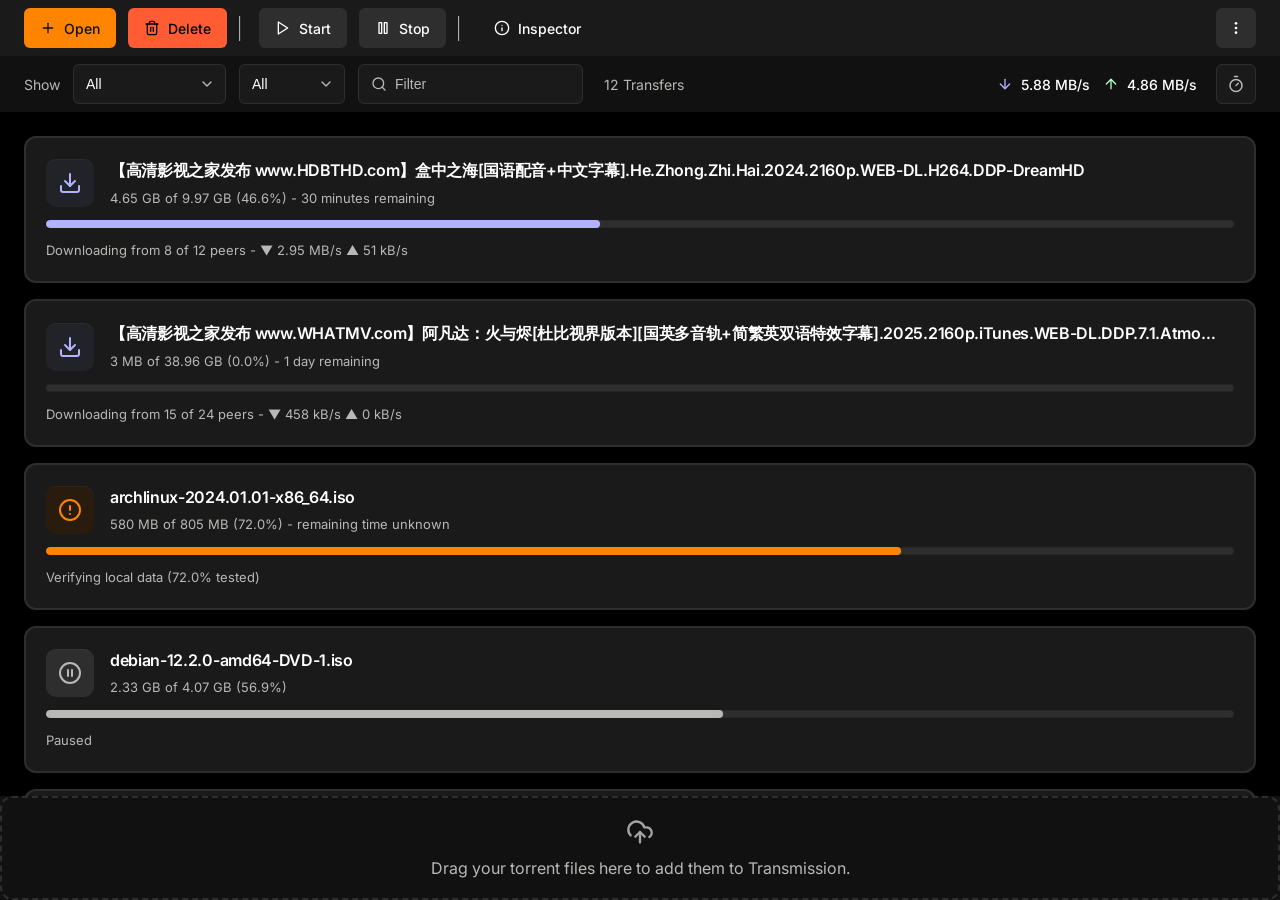
==== commit 41bf6e83: "修复一些vs code发现的提示问题" ====
--- a/public_html/index.html
+++ b/public_html/index.html
@@ -1,12 +1,12 @@
 <!doctype html>
 <html lang="en" xml:lang="en">
   <head>
-    <meta http-equiv="Content-Type" content="text/html; charset=utf-8" />
+    <meta charset="utf-8" />
     <meta http-equiv="X-UA-Compatible" content="IE=8,IE=9,IE=10" />
     <!-- ticket #4555 -->
     <meta
       name="viewport"
-      content="width=device-width, initial-scale=1.0, maximum-scale=1.0, user-scalable=0"
+      content="width=device-width, initial-scale=1.0"
     />
     <meta name="apple-mobile-web-app-capable" content="yes" />
     <link rel="preconnect" href="https://fonts.googleapis.com" />
@@ -92,9 +92,9 @@
 
       <header id="mainwin-statusbar">
         <span>Show</span>
-        <select id="filter-mode"></select>
-        <select id="filter-tracker"></select>
-        <div style="display: flex; position: relative">
+        <select id="filter-mode" aria-label="Filter mode"></select>
+        <select id="filter-tracker" aria-label="Filter tracker"></select>
+        <div class="search-container">
           <input type="search" id="torrent-search" placeholder="Filter" />
           <input type="reset" id="reset" value="&times;" />
         </div>
@@ -106,7 +106,7 @@
         <div class="speed-container">
           <div id="speed-up"></div>
         </div>
-        <button id="turtle"></button>
+        <button id="turtle" aria-label="Toggle turtle mode"></button>
       </header>
 
       <main id="mainwin-workarea">
--- a/public_html/transmission-app.css
+++ b/public_html/transmission-app.css
@@ -1,4 +1,4 @@
-:root{--z-index-popup: 2;--logo-size: 64px;--toolbar-height: 50px;--black: #000;--blue-100: #51b3f7;--blue-200: #357aaa;--blue-300: #2c7fea;--blue-400: #1847d4;--dark-mode-black: #121212;--dark-mode-white: #c9d1d9;--default-accent-color-dark: #0c2d6b;--default-border-dark: #575757;--default-border-light: #aeaeae;--default-tinted: rgba(128, 128, 144, .125);--green-100: #26aa55;--green-300: #7cef99;--green-400: #67c87f;--green-500: #34dc70;--grey: rgba(128, 128, 130, .66);--grey-200: #e1e4e8;--grey-40: #666;--grey-500: #828282;--grey-900: #191919;--nice-grey: #f8f8f8;--red-500: #d73a49;--white: #fff;--yellow-300: #ffea7f;--image-baseline: url('data:image/svg+xml,<svg xmlns="http://www.w3.org/2000/svg" enable-background="new 0 0 24 24" height="24" viewBox="0 0 24 24" width="24">%0A    <g>%0A        <rect fill="none" fill-rule="evenodd" height="24" width="24"/>%0A        <rect fill-rule="evenodd" height="2" width="16" x="4" y="11"/>%0A    </g>%0A</svg>');--image-chevron-dn: url('data:image/svg+xml,<svg xmlns="http://www.w3.org/2000/svg" width="32" height="32" viewBox="0 0 24 24" fill="none" stroke="currentColor" stroke-width="2" stroke-linecap="round" stroke-linejoin="round" class="feather feather-chevron-down">%0A  <polyline points="6 9 12 15 18 9"></polyline>%0A</svg>');--image-chevron-up: url('data:image/svg+xml,<svg xmlns="http://www.w3.org/2000/svg" width="32" height="32" viewBox="0 0 24 24" fill="none" stroke="currentColor" stroke-width="2" stroke-linecap="round" stroke-linejoin="round" class="feather feather-chevron-up">%0A  <polyline points="18 15 12 9 6 15"></polyline>%0A</svg>');--image-lock-fill: url('data:image/svg+xml,<svg width="1em" height="1em" viewBox="0 0 16 16" class="bi bi-lock-fill" fill="%23fff"%0A  xmlns="http://www.w3.org/2000/svg">%0A  <path d="M2.5 9a2 2 0 0 1 2-2h7a2 2 0 0 1 2 2v5a2 2 0 0 1-2 2h-7a2 2 0 0 1-2-2V9z"/>%0A  <path fill-rule="evenodd" d="M4.5 4a3.5 3.5 0 1 1 7 0v3h-1V4a2.5 2.5 0 0 0-5 0v3h-1V4z"/>%0A</svg>');--image-magnet: url('data:image/svg+xml,<svg xmlns="http://www.w3.org/2000/svg" width="16" height="16" fill="currentColor" class="bi bi-magnet" viewBox="0 0 16 16">%0A  <path fill-rule="evenodd" d="M8 1a7 7 0 0 0-7 7v3h4V8a3 3 0 0 1 6 0v3h4V8a7 7 0 0 0-7-7Zm7 11h-4v3h4v-3ZM5 12H1v3h4v-3ZM0 8a8 8 0 1 1 16 0v8h-6V8a2 2 0 1 0-4 0v8H0V8Z"/>%0A</svg>');--image-turtle: url('data:image/svg+xml,<svg xmlns="http://www.w3.org/2000/svg" viewBox="0 0 36 36">%0A<g transform="scale(-1, 1) translate(-36, -6)">%0A<path fill="%2399C377" d="M9.842 19.922c0 9.842 6.575 9.673 5.158 10.078-7 2-8.803-7.618-9.464-7.618-2.378 0-5.536-.423-5.536-2.46C0 17.883 2.46 15 6.151 15c2.379 0 3.691 2.883 3.691 4.922zM36 28.638c0 1.104-3.518-.741-5 0-2 1-2-.896-2-2s1.343-1 3-1 4 1.895 4 3z"/>%0A<path fill="%2399C377" d="M16.715 33.143c0 2.761-1.279 2.857-2.857 2.857S11 35.903 11 33.143c0-.489.085-1.029.234-1.587.69-2.59 2.754-5.556 4.052-5.556 1.578 0 1.429 4.382 1.429 7.143zm8.571 0c0 2.761 1.278 2.857 2.856 2.857C29.721 36 31 35.903 31 33.143c0-.489-.085-1.029-.234-1.587-.691-2.59-2.754-5.556-4.052-5.556-1.578 0-1.428 4.382-1.428 7.143z"/>%0A<path fill="%235EA24D" d="M32 27c0 4-5.149 4-11.5 4S9 31 9 27c0-6.627 5.149-12 11.5-12S32 20.373 32 27z"/>%0A<circle fill="%23000" cx="5" cy="18" r="1"/>%0A</g>%0A</svg>%0A');--app-image-url: url('data:image/svg+xml,<svg xmlns="http://www.w3.org/2000/svg" width="24" height="24" viewBox="0 0 24 24" fill="none" stroke="currentColor" stroke-width="2" stroke-linecap="round" stroke-linejoin="round" class="feather feather-box">%0A    <path d="M21 16V8a2 2 0 0 0-1-1.73l-7-4a2 2 0 0 0-2 0l-7 4A2 2 0 0 0 3 8v8a2 2 0 0 0 1 1.73l7 4a2 2 0 0 0 2 0l7-4A2 2 0 0 0 21 16z"></path>%0A    <polyline points="3.27 6.96 12 12.01 20.73 6.96"></polyline>%0A    <line x1="12" y1="22.08" x2="12" y2="12"></line>%0A</svg>');--audio-image-url: url('data:image/svg+xml,<svg xmlns="http://www.w3.org/2000/svg" width="24" height="24" viewBox="0 0 24 24" fill="none" stroke="currentColor" stroke-width="2" stroke-linecap="round" stroke-linejoin="round" class="feather feather-music"><path d="M9 18V5l12-2v13"></path><circle cx="6" cy="18" r="3"></circle><circle cx="18" cy="16" r="3"></circle></svg>');--folder-image-url: url('data:image/svg+xml,<svg xmlns="http://www.w3.org/2000/svg" width="24" height="24" viewBox="0 0 24 24" fill="none" stroke="currentColor" stroke-width="2" stroke-linecap="round" stroke-linejoin="round" class="feather feather-folder">%0A    <path d="M22 19a2 2 0 0 1-2 2H4a2 2 0 0 1-2-2V5a2 2 0 0 1 2-2h5l2 3h9a2 2 0 0 1 2 2z"></path>%0A</svg>');--font-image-url: url('data:image/svg+xml,<svg xmlns="http://www.w3.org/2000/svg" width="24" height="24" viewBox="0 0 24 24" fill="none" stroke="currentColor" stroke-width="2" stroke-linecap="round" stroke-linejoin="round" class="feather feather-type"><polyline points="4 7 4 4 20 4 20 7"></polyline><line x1="9" y1="20" x2="15" y2="20"></line><line x1="12" y1="4" x2="12" y2="20"></line></svg>');--image-image-url: url('data:image/svg+xml,<svg xmlns="http://www.w3.org/2000/svg" width="24" height="24" viewBox="0 0 24 24" fill="none" stroke="currentColor" stroke-width="2" stroke-linecap="round" stroke-linejoin="round" class="feather feather-image">%0A    <rect x="3" y="3" width="18" height="18" rx="2" ry="2"></rect>%0A    <circle cx="8.5" cy="8.5" r="1.5"></circle>%0A    <polyline points="21 15 16 10 5 21"></polyline>%0A</svg>');--package-image-url: url('data:image/svg+xml,<svg xmlns="http://www.w3.org/2000/svg" width="24" height="24" viewBox="0 0 24 24" fill="none" stroke="currentColor" stroke-width="2" stroke-linecap="round" stroke-linejoin="round" class="feather feather-package"><line x1="16.5" y1="9.4" x2="7.5" y2="4.21"></line><path d="M21 16V8a2 2 0 0 0-1-1.73l-7-4a2 2 0 0 0-2 0l-7 4A2 2 0 0 0 3 8v8a2 2 0 0 0 1 1.73l7 4a2 2 0 0 0 2 0l7-4A2 2 0 0 0 21 16z"></path><polyline points="3.27 6.96 12 12.01 20.73 6.96"></polyline><line x1="12" y1="22.08" x2="12" y2="12"></line></svg>');--text-image-url: url('data:image/svg+xml,<svg xmlns="http://www.w3.org/2000/svg" width="24" height="24" viewBox="0 0 24 24" fill="none" stroke="currentColor" stroke-width="2" stroke-linecap="round" stroke-linejoin="round" class="feather feather-file-text">%0A    <path d="M14 2H6a2 2 0 0 0-2 2v16a2 2 0 0 0 2 2h12a2 2 0 0 0 2-2V8z"></path>%0A    <polyline points="14 2 14 8 20 8"></polyline>%0A    <line x1="16" y1="13" x2="8" y2="13"></line>%0A    <line x1="16" y1="17" x2="8" y2="17"></line>%0A    <polyline points="10 9 9 9 8 9"></polyline>%0A</svg>');--video-image-url: url('data:image/svg+xml,<svg xmlns="http://www.w3.org/2000/svg" width="24" height="24" viewBox="0 0 24 24" fill="none" stroke="currentColor" stroke-width="2" stroke-linecap="round" stroke-linejoin="round" class="feather feather-film">%0A    <rect x="2" y="2" width="20" height="20" rx="2.18" ry="2.18"></rect>%0A    <line x1="7" y1="2" x2="7" y2="22"></line>%0A    <line x1="17" y1="2" x2="17" y2="22"></line>%0A    <line x1="2" y1="12" x2="22" y2="12"></line>%0A    <line x1="2" y1="7" x2="7" y2="7"></line>%0A    <line x1="2" y1="17" x2="7" y2="17"></line>%0A    <line x1="17" y1="17" x2="22" y2="17"></line>%0A    <line x1="17" y1="7" x2="22" y2="7"></line>%0A</svg>');--progress: 100%;--color-bg-even: var(--default-tinted);--color-bg-tabs: var(--default-tinted);--color-fg-error: var(--red-500);--color-fg-port-closed: var(--red-500);--color-fg-port-open: var(--green-100);--color-progressbar-background-2: var(--green-400);--color-progressbar-leech: var(--blue-200);--color-progressbar-magnet: var(--yellow-300);--color-progressbar-paused: var(--grey-200);--color-progressbar-queued: var(--blue-400);--color-progressbar-verify: var(--yellow-300);--color-toolbar-background: var(--default-tinted);color-scheme:light dark}@media(prefers-color-scheme:dark){:root{--color-bg-hover: var(--grey-40);--color-bg-odd: var(--black);--color-bg-popup: var(--black);--color-bg-primary: var(--black);--color-bg-selected: var(--default-accent-color-dark);--color-bg-warn: #cf6679;--color-border-default: var(--default-border-dark);--color-border-stark: var(--dark-mode-white);--color-border-starkest: var(--grey-500);--color-fg-disabled: var(--grey);--color-fg-on-popup: var(--nice-grey);--color-fg-primary: var(--dark-mode-white);--color-fg-secondary: var(--nice-grey);--color-fg-selected: var(--dark-mode-white);--color-fg-tertiary: var(--grey-500);--color-fg-warn: var(--dark-mode-black);--color-progressbar-fg-1: #edefff;--color-progressbar-fg-2: #edefff;--color-progressbar-fg-3: #edefff;--color-progressbar-paused: var(--grey-500);--color-progressbar-seed-1: var(--green-100);--color-progressbar-seed-2: var(--green-400);--color-progressbar-seed-paused: var(--grey-500);--progress-bar-shadow-1: 1px 1px #000;--progress-bar-shadow-2: 1px 1px #000;--progress-bar-shadow-3: 1px 1px #000}:root .contrast-more{--color-bg-even: var(--black);--color-bg-hover: var(--grey-40);--color-bg-selected: var(--blue-300);--color-bg-tabs: var(--black);--color-bg-warn: #cf6679;--color-border-default: var(--white);--color-border-stark: var(--white);--color-border-starkest: var(--white);--color-fg-disabled: var(--white);--color-fg-error: var(--red-500);--color-fg-on-popup: var(--white);--color-fg-port-closed: var(--red-500);--color-fg-port-open: var(--green-100);--color-fg-primary: var(--white);--color-fg-secondary: var(--white);--color-fg-selected: var(--white);--color-fg-tabs: var(--white);--color-fg-tertiary: var(--white);--color-fg-warn: var(--black);--color-progressbar-fg-1: #fff;--color-progressbar-fg-2: #fff;--color-progressbar-fg-3: #000;--color-progressbar-background-2: var(--white);--color-progressbar-magnet: var(--yellow-300);--color-progressbar-paused: var(--grey-500);--color-progressbar-queued: var(--blue-400);--color-progressbar-seed-1: var(--black);--color-progressbar-seed-2: var(--white);--color-progressbar-seed-paused: var(--grey-500);--color-progressbar-verify: var(--yellow-300);--color-toolbar-background: var(--black);--progress-bar-shadow-3: 0}}@media(prefers-color-scheme:light){:root{--color-bg-hover: var(--nice-grey);--color-bg-odd: var(--white);--color-bg-popup: var(--white);--color-bg-primary: var(--white);--color-bg-selected: var(--blue-300);--color-bg-warn: #e4606d5b;--color-border-default: var(--default-border-light);--color-border-stark: var(--grey-500);--color-border-starkest: #d0d7de;--color-dialog-border: var(--nice-grey);--color-fg-disabled: var(--grey);--color-fg-error: var(--red-500);--color-fg-on-popup: var(--grey-900);--color-fg-port-closed: var(--red-500);--color-fg-port-open: var(--green-400);--color-fg-primary: #404040;--color-fg-secondary: var(--grey-500);--color-fg-selected: var(--nice-grey);--color-fg-tertiary: var(--grey-500);--color-fg-warn: #cf212e;--color-progressbar-fg-1: #303030;--color-progressbar-fg-2: #edefff;--color-progressbar-fg-3: #edefff;--color-progressbar-leech: var(--blue-100);--color-progressbar-magnet: var(--yellow-300);--color-progressbar-paused: var(--grey-200);--color-progressbar-queued: var(--blue-400);--color-progressbar-seed-1: var(--green-500);--color-progressbar-seed-2: var(--green-300);--color-progressbar-seed-paused: var(--grey-200);--color-progressbar-verify: var(--yellow-300);--progress-bar-shadow-1: 0;--progress-bar-shadow-2: 1px 1px #000;--progress-bar-shadow-3: 1px 1px #000}:root .contrast-more{--color-bg-even: var(--white);--color-bg-hover: var(--grey-40);--color-bg-selected: var(--blue-300);--color-bg-tabs: var(--white);--color-bg-warn: #cf6679;--color-border-default: var(--black);--color-border-stark: var(--black);--color-border-starkest: var(--black);--color-fg-disabled: var(--black);--color-fg-error: var(--red-500);--color-fg-on-popup: var(--black);--color-fg-port-closed: var(--red-500);--color-fg-port-open: var(--green-400);--color-fg-primary: var(--black);--color-fg-secondary: var(--black);--color-fg-selected: var(--white);--color-fg-tabs: var(--black);--color-fg-tertiary: var(--black);--color-fg-warn: var(--white);--color-progressbar-background-2: var(--white);--color-progressbar-fg-1: #fff;--color-progressbar-fg-2: #fff;--color-progressbar-fg-3: #000;--color-progressbar-leech: var(--blue-200);--color-progressbar-magnet: var(--yellow-300);--color-progressbar-paused: var(--grey-500);--color-progressbar-queued: var(--blue-400);--color-progressbar-seed-1: var(--black);--color-progressbar-seed-2: var(--white);--color-progressbar-seed-paused: var(--grey-500);--color-progressbar-verify: var(--yellow-300);--color-toolbar-background: var(--white);--progress-bar-shadow-1: 1px 1px #000;--progress-bar-shadow-3: 0}}@supports (background-color: Canvas){:root .contrast-less{--color-bg-odd: Canvas;--color-bg-primary: Canvas;--color-bg-popup: Canvas}}html,body{background-color:var(--color-bg-primary);color:var(--color-fg-primary);font-family:-apple-system,BlinkMacSystemFont,Segoe UI,Roboto,Helvetica,Arial,sans-serif,"Apple Color Emoji","Segoe UI Emoji",Segoe UI Symbol;-webkit-text-size-adjust:none;height:100%;margin:0}img{border:0}a{color:var(--color-fg-primary);outline:0;text-decoration:underline}.flexible-space{flex-grow:1}.hidden{display:none}#mainwin{display:flex;flex-direction:column;height:100%;position:relative}#mainwin>*{margin:0;padding:0}#mainwin-workarea{display:flex;flex:1;overflow:auto}.popup,.tabs-container{box-shadow:0 3px 6px -4px #0000001f,0 6px 16px #00000014,0 9px 28px 8px #0000000f;position:absolute}#mainwin-toolbar{align-items:center;background:var(--color-toolbar-background);border-bottom:1px solid var(--color-border-default);display:flex;height:var(--toolbar-height);margin:0;width:100%}#mainwin-toolbar button{background-color:transparent;background-position:center;background-repeat:no-repeat;border:0;border-radius:5px;color:var(--color-fg-primary);cursor:pointer;height:var(--toolbar-height);margin-right:6px;user-select:none;-webkit-user-select:none;min-width:var(--toolbar-height)}#mainwin-toolbar button svg{stroke:var(--color-fg-primary)}#mainwin-toolbar button svg g path{fill:var(--color-fg-primary)}#mainwin-toolbar button:disabled{color:var(--color-fg-disabled);cursor:default}#mainwin-toolbar button:disabled svg{stroke:var(--color-fg-disabled)}#mainwin-toolbar button:disabled svg g path{fill:var(--color-fg-disabled)}#mainwin-toolbar>.toolbar-separator{border-left:1px solid var(--color-border-default);height:25px;margin:0 6px 0 0}.toolbar-icon{stroke:var(--color-fg-primary)}#toolbar-overflow{margin-right:4px}#toolbar-overflow svg{fill:var(--color-fg-primary);height:36px;width:36px}#mainwin-statusbar{white-space:nowrap;align-items:center;background:var(--color-toolbar-background);border-bottom:1px solid var(--color-border-default);display:flex;height:30px;padding-left:5px}#mainwin-statusbar #torrent-search{width:100%;min-width:140px;max-width:226px;padding-right:24px}#mainwin-statusbar #torrent-search::-webkit-search-cancel-button{display:none}#mainwin-statusbar #reset{display:none;cursor:pointer;position:absolute;right:2px;border:0;height:20px;width:20px;background:none}#mainwin-statusbar select{width:70px}#mainwin-statusbar>*{margin-right:5px}#mainwin-statusbar .speed-container{display:inherit;align-items:inherit;flex-direction:inherit}#mainwin-statusbar .speed-container svg{min-width:20px;width:20px}#mainwin-statusbar .speed-container+.speed-container{min-width:100px}#mainwin-statusbar button{background-color:transparent;border:1px solid var(--color-border-default);border-radius:4px;cursor:pointer;height:22px;user-select:none;-webkit-user-select:none;width:36px}#mainwin-statusbar #turtle.alt-speed-enabled{background-color:var(--color-bg-selected)}#mainwin-statusbar #turtle.alt-speed-enabled:before{filter:hue-rotate(120deg) saturate(180%)}#mainwin-statusbar #turtle:before{content:"";background:var(--image-turtle) no-repeat center;left:calc(20% - 5px);filter:grayscale(100%) brightness(50%);padding:9px;position:relative}@media(width<600px){#mainwin-statusbar .speed-container,#mainwin-statusbar span:not(.flexible-space){display:none}}#torrent-container{flex-grow:1;left:0;margin:0;overflow:auto;padding:0;right:0}#torrent-list{cursor:pointer;list-style-type:none;margin:0;padding:0;text-align:left;width:100%;user-select:none;-webkit-user-select:none}#torrent-list .torrent{align-items:center;border-bottom:1px solid var(--color-border-default);display:grid}#torrent-list .torrent:nth-child(2n){background-color:var(--color-bg-even)}#torrent-list .torrent:nth-child(odd){background-color:var(--color-bg-odd)}#torrent-list .torrent .icon{background-color:var(--color-fg-primary);background-position:center,top left;grid-area:icon;-webkit-mask-image:var(--mime-icon-url);-webkit-mask-repeat:no-repeat;mask-image:var(--mime-icon-url);mask-repeat:no-repeat}#torrent-list .torrent .icon[data-icon-multifile=true]{-webkit-mask-image:var(--mime-icon-url),var(--folder-image-url);-webkit-mask-position:top left,bottom right;-webkit-mask-repeat:no-repeat,no-repeat;-webkit-mask-size:16px,16px;mask-image:var(--mime-icon-url),var(--folder-image-url);mask-position:top left,bottom right;mask-repeat:no-repeat,no-repeat;mask-size:16px,16px}#torrent-list .torrent .icon[data-icon-mime-type=audio]{--mime-icon-url: var(--audio-image-url)}#torrent-list .torrent .icon[data-icon-mime-type=application]{--mime-icon-url: var(--app-image-url)}#torrent-list .torrent .icon[data-icon-mime-type=font]{--mime-icon-url: var(--font-image-url)}#torrent-list .torrent .icon[data-icon-mime-type=image]{--mime-icon-url: var(--image-image-url)}#torrent-list .torrent .icon[data-icon-mime-type=model]{--mime-icon-url: var(--package-image-url)}#torrent-list .torrent .icon[data-icon-mime-type=text]{--mime-icon-url: var(--text-image-url)}#torrent-list .torrent .icon[data-icon-mime-type=video]{--mime-icon-url: var(--video-image-url)}#torrent-list .torrent .torrent-name{grid-area:name;margin-bottom:2px;margin-top:2px;overflow:hidden;text-overflow:ellipsis;white-space:nowrap}#torrent-list .torrent .torrent-name:not(.compact){font-weight:700}#torrent-list .torrent .torrent-labels{font-size:12px;font-weight:400;grid-area:labels;margin-bottom:2px;margin-top:2px;overflow:hidden;text-overflow:ellipsis;white-space:nowrap;padding:1px 0}#torrent-list .torrent .torrent-label{padding:0 8px;margin:0 2px;border-radius:1em;border:1px solid var(--color-border-default)}#torrent-list .torrent .torrent-peer-details{grid-area:peers}#torrent-list .torrent .torrent-progress-bar{grid-area:progressbar}#torrent-list .torrent .torrent-progress-details{grid-area:progress-text}#torrent-list .torrent .torrent-peer-details,#torrent-list .torrent .torrent-progress-details{font-size:small}#torrent-list .torrent .torrent-peer-details.error,#torrent-list .torrent .torrent-progress-details.error{color:var(--color-fg-error)}#torrent-list .torrent.compact{--icon-size: 16px;grid-template-areas:"icon name labels peers progressbar";grid-template-columns:calc(var(--icon-size) + 10px) auto 1fr auto auto}#torrent-list .torrent.compact .icon{-webkit-mask-size:var(--icon-size);height:var(--icon-size);mask-size:var(--icon-size);width:var(--icon-size)}#torrent-list .torrent.compact .icon[data-icon-multifile=true]{-webkit-mask-image:var(--folder-image-url);mask-image:var(--folder-image-url)}#torrent-list .torrent.compact .torrent-peer-details{white-space:nowrap}#torrent-list .torrent.compact>*{margin:5px}#torrent-list .torrent:not(.compact){--icon-size: 32px;grid-column-gap:12px;grid-template-areas:"icon name labels" "icon progress-text progress-text" "icon progressbar progressbar" "icon peers peers";grid-template-columns:var(--icon-size) auto 1fr;padding:6px 12px}#torrent-list .torrent:not(.compact) .icon{background-size:var(--icon-size),calc(var(--icon-size) / 2);height:var(--icon-size);width:var(--icon-size)}#torrent-list .torrent:not(.compact)>*{margin:1px 0}#torrent-list .torrent.paused{color:var(--color-fg-disabled)}#torrent-list .torrent.paused:not(.selected) .torrent-progress-bar{color:var(--color-fg-primary)}#torrent-list .torrent.paused .icon{background-color:var(--color-fg-disabled)}#torrent-list .torrent.selected{background-color:var(--color-bg-selected);color:var(--color-fg-selected)}#torrent-list .torrent.selected .icon{background-color:var(--color-fg-selected)}#torrent-list .icon{background-position:center;background-repeat:no-repeat}#torrent-list .torrent-progress-bar{font-size:14px;position:relative;border:1px solid var(--color-border-starkest);border-radius:3px;height:18px}#torrent-list .torrent-progress-bar:not(.compact){margin:2px 0}#torrent-list .torrent-progress-bar.compact{min-width:100px}#torrent-list .torrent-progress-bar.leech.queued:before{background:var(--color-progressbar-queued)}#torrent-list .torrent-progress-bar.leech:before{background:var(--color-progressbar-leech);color:var(--color-progressbar-fg-2);text-shadow:var(--progress-bar-shadow-2)}#torrent-list .torrent-progress-bar.magnet:before{background:var(--color-progressbar-magnet);color:#000}#torrent-list .torrent-progress-bar.seed.paused:before{background:var(--color-progressbar-seed-paused);color:var(--color-progressbar-fg-1);text-shadow:var(--progress-bar-shadow-1)}#torrent-list .torrent-progress-bar.seed:not(.paused):before{background:var(--color-progressbar-seed-1);color:var(--color-progressbar-fg-2);text-shadow:var(--progress-bar-shadow-2)}#torrent-list .torrent-progress-bar.seed:not(.paused):after{background:var(--color-progressbar-seed-2);color:var(--color-progressbar-fg-3);text-shadow:var(--progress-bar-shadow-3)}#torrent-list .torrent-progress-bar.seed.queued:before{background-color:var(--color-progressbar-seed-1)}#torrent-list .torrent-progress-bar.seed:before{background-color:var(--color-progressbar-seed-1);color:var(--color-progressbar-fg-2);text-shadow:var(--progress-bar-shadow-2)}#torrent-list .torrent-progress-bar.verify:before{background:var(--color-progressbar-verify);color:#000}#torrent-list .torrent-progress-bar.paused:before{background:var(--color-progressbar-paused);color:var(--color-progressbar-fg-1);text-shadow:var(--progress-bar-shadow-1)}#torrent-list .torrent-progress-bar:before,#torrent-list .torrent-progress-bar:after{content:attr(data-progress);height:100%;width:100%;position:absolute;border-radius:2px;text-align:center}#torrent-list .torrent-progress-bar:before{clip-path:polygon(0 0,var(--progress, 30%) 0,var(--progress, 30%) 100%,0 100%)}#torrent-list .torrent-progress-bar:after{clip-path:polygon(var(--progress, 30%) 0,100% 0,100% 100%,var(--progress, 30%) 100%)}@media(width>=950px){#inspector{box-shadow:initial;position:initial}}#prefs-dialog .tabs-page{grid-column-gap:8px;grid-row-gap:5px;grid-template-columns:1fr 1fr;margin:20px}#prefs-dialog .tabs-page:not(.hidden){display:grid}#prefs-dialog .tabs-page .section-label{font-weight:700;grid-column:span 2;padding-bottom:5px}#prefs-dialog .tabs-page .section-label:not(:first-of-type){margin-top:20px}#prefs-dialog .alt-speed-section-label:before{content:"";background:var(--image-turtle) no-repeat left/20px;filter:hue-rotate(120deg) saturate(180%);padding:0 11px}#prefs-dialog :disabled,#prefs-dialog .disabled{color:var(--color-fg-disabled)}#prefs-dialog #alt-times-div,#prefs-dialog #autostart-div,#prefs-dialog #port-forwarding,#prefs-dialog #randomize-port,#prefs-dialog #suffix-div,#prefs-dialog #use-dht-div,#prefs-dialog #use-lpd-div,#prefs-dialog #use-pex-div,#prefs-dialog #utp-enabled,#prefs-dialog .alt-speed-label{grid-column:span 2}#prefs-dialog #default-trackers{height:300px}#prefs-dialog .blocklist-size-label,#prefs-dialog .blocklist-update-button,#prefs-dialog .register-handler-button,#prefs-dialog .port-status{grid-column:2/3}#prefs-dialog .blocklist-size-label{font-size:smaller}#prefs-dialog .blocklist-size-number{font-weight:bolder}#prefs-dialog .port-status-label{display:inline-block;font-weight:700;margin-left:5px}#prefs-dialog .port-status-label[data-open=true]{color:var(--color-fg-port-open)}#prefs-dialog .port-status-label[data-open=false]{color:var(--color-fg-port-closed)}#prefs-dialog #default-trackers,#prefs-dialog .default-trackers-label{grid-column:1/3}#prefs-dialog .alt-speed-label{font-size:smaller;margin:-10px 0 10px}#prefs-dialog.ui-tabs .ui-tabs-panel{padding:0;user-select:none;-webkit-user-select:none}.tabs-container{align-items:stretch;background:var(--color-bg-primary);bottom:0;display:flex;flex-direction:column;position:absolute;right:0;top:82px;z-index:var(--z-index-popup)}@media(width<600px){.tabs-container{top:0;left:0}}@media(width>=600px){.tabs-container{border-left:1px solid var(--color-border-default);min-width:570px;width:570px}}.tabs-container-close{font-size:150%;cursor:pointer;background:var(--color-bg-primary);border:0;color:var(--color-fg-primary);position:absolute;padding:10px 16px}.tabs-buttons{align-self:center;background-color:var(--color-bg-tabs);border:1px solid var(--color-border-starkest);border-radius:6px;display:flex;margin:10px 0}.tabs-buttons button{appearance:none;border:1px solid transparent;border-radius:6px;color:var(--color-fg-primary)}.tabs-pages{box-sizing:border-box;overflow-x:hidden;overflow-y:auto}@media(width<600px){.tabs-pages{padding:0 8px 20px}}@media(width>=600px){.tabs-pages{padding:0 20px 20px}}.tabs-button{background:none;border:1px solid transparent;font-size:14px;padding:3px 8px}.tabs-button:active,.tabs-button:checked,.tabs-button.selected{background-color:var(--color-bg-odd);border:1px solid var(--color-fg-primary);border-radius:5px}.inspector-info-page{font-size:14px;grid-column-gap:8px;grid-row-gap:8px;grid-template-columns:auto 1fr;margin:20px;padding:12px}.inspector-info-page:not(.hidden){display:grid}.inspector-info-page .section-label{font-size:16px;font-weight:700;grid-column:span 2;padding-bottom:5px}.inspector-info-page .section-label:not(:first-of-type){margin-top:20px}.inspector-info-page :not(.section-label){overflow-x:hidden;text-overflow:ellipsis}.inspector-info-magnet button{background-color:var(--color-fg-primary);background-position:top;background-repeat:no-repeat;border:0;cursor:pointer;height:1rem;-webkit-mask:var(--image-magnet) no-repeat center/14px;mask:var(--image-magnet) no-repeat center/14px;vertical-align:middle;width:1rem}#inspector .tabs-button,#prefs-dialog .tabs-button{height:30px;margin:0;min-width:40px}#inspector-file-list{margin:0;padding:0}#inspector-file-list .inspector-torrent-file-list-entry{user-select:none;-webkit-user-select:none;display:grid;grid-column-gap:5px;grid-template-areas:"check   name  priority" "blank1  info  blank2";grid-template-columns:20px 1fr 65px;margin-bottom:4px;padding:5px}#inspector-file-list .inspector-torrent-file-list-entry:nth-child(2n){background-color:var(--color-bg-even)}#inspector-file-list .inspector-torrent-file-list-entry:nth-child(odd){background-color:var(--color-bg-odd)}#inspector-file-list .inspector-torrent-file-list-entry .inspector-torrent-file-list-entry-name{cursor:pointer;font-size:14px;grid-area:name;overflow-wrap:anywhere}#inspector-file-list .inspector-torrent-file-list-entry .inspector-torrent-file-list-entry-progress{font-size:12px;grid-area:info}#inspector-file-list .inspector-torrent-file-list-entry .file-wanted-control{grid-area:check}#inspector-file-list .inspector-torrent-file-list-entry.skip{opacity:.5}#inspector-file-list .inspector-torrent-file-list-entry.skip>.inspector-torrent-file-list-entry-name{color:var(--color-fg-disabled)}#inspector-file-list .inspector-torrent-file-list-entry:not(.selected) .inspector-torrent-file-list-entry-name{color:var(--color-fg-primary)}#inspector-file-list .inspector-torrent-file-list-entry:not(.selected) .inspector-torrent-file-list-entry-progress{color:var(--color-fg-secondary)}#inspector-file-list .inspector-torrent-file-list-entry.selected{background:var(--color-bg-selected);color:var(--color-fg-selected)}#inspector-header{margin:8px 0}#torrent-inspector-name{font-size:large;font-weight:700}#inspector-tiers-list{color:var(--color-fg-primary);margin:0 10px;padding:0}#inspector-tiers-list .tier-list-row{display:grid;font-size:12px;grid-column-gap:8px;grid-row-gap:4px;padding:8px 12px}#inspector-tiers-list .tier-list-row:nth-child(2n of.tier-list-row){background-color:var(--color-bg-even)}#inspector-tiers-list .tier-list-row:nth-child(odd of.tier-list-row){background-color:var(--color-bg-odd)}#inspector-tiers-list .tier-list-torrent{color:var(--color-fg-primary);font-weight:bolder;overflow-x:hidden;padding-top:12px;padding-bottom:8px;text-overflow:ellipsis;white-space:nowrap}#inspector-tiers-list .tier-list-tracker{font-size:14px;font-weight:bolder;grid-column:span 2;padding-bottom:4px}#inspector-tiers-list .tier-announce,#inspector-tiers-list .tier-scrape,#inspector-tiers-list .tier-state{text-align:left}#inspector-tiers-list .tier-downloads,#inspector-tiers-list .tier-leechers,#inspector-tiers-list .tier-seeders{text-align:right}.peer-list{--table-border: 1px solid var(--color-border-default);border:var(--table-border);border-collapse:collapse;cursor:default;table-layout:fixed;text-align:left;width:100%}.peer-list td,.peer-list th{font-size:smaller;padding:5px}.peer-list td{border:var(--table-border);color:var(--color-fg-secondary)}.peer-list .torrent-row td{background:var(--color-bg-odd);color:var(--color-fg-primary);font-weight:bolder;overflow-x:hidden;padding:10px;text-overflow:ellipsis;white-space:nowrap}.peer-list .encryption[data-encrypted=true]{background-color:var(--color-border-starkest);-webkit-mask:var(--image-lock-fill) no-repeat center/14px;mask:var(--image-lock-fill) no-repeat center/14px;width:10px}.peer-list .peer-address,.peer-list .percent-done,.peer-list .speed-down,.peer-list .speed-up{text-align:right}.peer-list .percent-done{width:10%}.peer-list .speed-down,.peer-list .speed-up{width:15%}.peer-list .peer-address{width:25%;overflow-x:hidden;text-overflow:ellipsis}@media(width<600px){.peer-list .peer-address{text-align:left}}.peer-list .peer-app-name{overflow-x:hidden;text-overflow:ellipsis;white-space:nowrap;width:20%}.peer-list .status{cursor:pointer;width:10%}.file-priority-radiobox{grid-area:priority}.file-priority-radiobox>*{appearance:none;background-color:var(--color-bg-tabs);border:1px solid var(--color-border-default);border-radius:0;height:20px;margin:0;padding:0;width:20px}.file-priority-radiobox>*.low:after{mask-image:var(--image-chevron-dn)}.file-priority-radiobox>*.normal{border-width:1px 0;width:19px}.file-priority-radiobox>*.normal:after{mask-image:var(--image-baseline)}.file-priority-radiobox>*.high:after{mask-image:var(--image-chevron-up)}.file-priority-radiobox>*.checked{background-color:var(--color-bg-selected)}.file-priority-radiobox>*.checked:after{background-color:var(--color-fg-selected)}.file-priority-radiobox>*:after{content:"";background-color:var(--color-fg-primary);display:inline-block;height:20px;mask-position:center;mask-repeat:no-repeat;mask-size:14px;width:18px}.context-menu{background-color:var(--color-bg-primary);border-radius:5px;color:var(--color-fg-on-popup);padding:10px 5px;z-index:2;user-select:none;-webkit-user-select:none}.context-menu .arrow{border-top:4px solid transparent;border-bottom:4px solid transparent;border-left:4px solid var(--color-fg-secondary);float:right;left:5px;pointer-events:none;position:relative;top:5px}.context-menu .arrow .submenu{display:none;margin:0 3px;pointer-events:auto;position:absolute;overflow:hidden;transform:translate(7px,-18px);z-index:3;border-radius:5px;animation:shadow .2s ease-in normal forwards}@keyframes shadow{0%{background:#0000;box-shadow:none}to{background:#0000000a;box-shadow:0 3px 6px -4px #0000001f,0 6px 16px #00000014,0 9px 28px 8px #0000000f}}.context-menu .arrow .submenu .open{background-color:var(--color-bg-primary);border-radius:5px;color:var(--color-fg-on-popup);padding:5px;right:0;white-space:nowrap}.context-menu .arrow .submenu .open.left{position:relative;display:block;animation:left .2s linear 1}.context-menu .arrow .submenu .open.right{position:relative;display:block;animation:right .2s linear 1}@keyframes left{0%{transform:translate(100%)}to{transform:translate(0)}}@keyframes right{0%{transform:translate(-100%)}to{transform:translate(0)}}.context-menu .context-menuitem{font-size:13px;list-style:none;padding:5px 15px}.context-menu .context-menuitem:hover:not(:disabled),.context-menu .context-menuitem:focus:not(:disabled){background-color:var(--color-bg-hover);border-radius:6px;cursor:pointer}.context-menu .context-menuitem:disabled{color:var(--color-fg-disabled);cursor:none}.context-menu .context-menuitem.warning:hover{background-color:var(--color-bg-warn);color:var(--color-fg-warn)}.context-menu-separator{border-bottom:1px solid var(--color-fg-secondary);margin-bottom:10px;padding-bottom:10px}.overflow-menu{background:var(--color-bg-popup);border-radius:5px;color:var(--color-fg-on-popup);overflow:auto;padding:10px;right:0;margin:6px;top:50px;z-index:var(--z-index-popup)}.overflow-menu fieldset{border:0;display:block;margin:8px 0}.overflow-menu fieldset ul{margin:0;padding-left:0}.overflow-menu fieldset ul li{list-style-type:none}.overflow-menu fieldset ul a{cursor:pointer}.overflow-menu .table-row{align-items:center;border-radius:6px;display:flex;padding:3px 0}.overflow-menu legend{color:var(--color-fg-primary);font-weight:bolder;margin:12px 0 4px}.overflow-menu button,.overflow-menu label{color:var(--color-fg-primary);display:inline-flex;font-size:1em;width:100%}.overflow-menu button{background:transparent;border:0;cursor:pointer;display:block;padding:4px 0;text-align:left;text-decoration:none;width:150px}.overflow-menu .input-and-label{align-items:center;display:inline-flex}.overflow-menu #display-options,.overflow-menu #speed-options{display:flex;flex-direction:column}.overflow-menu #speed-options>.speed-up,.overflow-menu #speed-options>.speed-down{align-items:center;display:flex;padding:4px 0}.overflow-menu #speed-options>.speed-up>label,.overflow-menu #speed-options>.speed-down>label{overflow:hidden;width:80px}.overflow-menu #speed-options .alt-speed{display:grid;gap:4px;grid-template-areas:"check  text" "turtle parentheses"}.overflow-menu #speed-options :nth-child(1){grid-area:check}.overflow-menu #speed-options :nth-child(1):not(:checked)~#alt-speed-image{filter:grayscale(100%) brightness(50%)}.overflow-menu #speed-options :nth-child(2){grid-area:text}.overflow-menu #speed-options #alt-speed-image{background:var(--image-turtle) no-repeat;filter:hue-rotate(120deg) saturate(180%);grid-area:turtle;height:18px}.overflow-menu #speed-options :nth-child(4){font-size:small;grid-area:parentheses}.dialog-buttons{display:flex;grid-area:buttons;margin:10px 0 0;text-align:center}.dialog-buttons button{appearance:none;background:var(--color-bg-primary);border:1px solid var(--color-border-default);border-radius:5px;color:var(--color-fg-primary);margin-left:8px;padding:8px;text-decoration:none}dialog{border:0}.dialog-container{max-width:500px;top:102px;width:calc(100vw - 20px);color:var(--color-fg-primary);display:block;padding:0;z-index:var(--z-index-popup);border:0;border-radius:8px}.dialog-heading{display:flex;font-size:1.2em;font-weight:700;grid-area:heading;overflow-wrap:anywhere}.dialog-logo{background:transparent url([data-uri]) top left no-repeat;grid-area:icon;height:var(--logo-size);width:var(--logo-size)}.dialog-message{grid-area:message;width:100%;margin:10px 0 0}.dialog-window{background-color:var(--color-bg-popup);color:var(--color-fg-on-popup);border-radius:8px;padding:20px}@media(width<600px){.dialog-window{align-items:center;display:flex;flex-direction:column}}@media(width>=600px){.dialog-window{display:grid;grid-column-gap:12px;grid-template-areas:"icon heading" "icon message" "icon workarea" "icon buttons";grid-template-columns:var(--logo-size) 1fr}}.dialog-workarea{width:100%;display:flex;flex-direction:column;grid-area:workarea;margin:10px 0 0}.dialog-workarea>*{margin-bottom:5px}.about-dialog .dialog-workarea>*{margin-bottom:10px}.about-dialog-version-number{margin-left:4px}.about-dialog-version-checksum{font-size:small;font-style:italic;font-weight:400;margin-left:auto;padding-left:10px}.open-torrent input{margin-bottom:15px}.open-torrent input[type=file]{width:100%;box-sizing:border-box}.open-torrent #auto-start-label{margin-left:5px}.shortcuts-dialog table{border-collapse:collapse;width:100%}.shortcuts-dialog th,.shortcuts-dialog td{border:1px solid var(--color-border-stark);padding:5px 10px}#move-container #torrent-path{min-width:400px}.tabs-pages .content,.inspector-info-page .content,.statistics-dialog .content{column-gap:16px;display:grid;grid-row-gap:6px;grid-template-columns:auto 1fr;margin:4px 16px 16px}.tabs-pages .content div,.inspector-info-page .content div,.statistics-dialog .content div{word-break:break-word}.tabs-pages fieldset,.inspector-info-page fieldset,.statistics-dialog fieldset{border:0;margin:0;padding:0}.tabs-pages legend,.inspector-info-page legend,.statistics-dialog legend{font-weight:bolder;margin-bottom:4px}.tabs-pages span,.inspector-info-page span,.statistics-dialog span{overflow-wrap:anywhere}#free-space-text{display:inline-block;font-size:smaller;font-style:italic}.upload-div{display:none}
+:root{--z-index-popup: 2;--logo-size: 64px;--toolbar-height: 50px;--black: #000;--blue-100: #51b3f7;--blue-200: #357aaa;--blue-300: #2c7fea;--blue-400: #1847d4;--dark-mode-black: #121212;--dark-mode-white: #c9d1d9;--default-accent-color-dark: #0c2d6b;--default-border-dark: #575757;--default-border-light: #aeaeae;--default-tinted: rgba(128, 128, 144, .125);--green-100: #26aa55;--green-300: #7cef99;--green-400: #67c87f;--green-500: #34dc70;--grey: rgba(128, 128, 130, .66);--grey-200: #e1e4e8;--grey-40: #666;--grey-500: #828282;--grey-900: #191919;--nice-grey: #f8f8f8;--red-500: #d73a49;--white: #fff;--yellow-300: #ffea7f;--image-baseline: url('data:image/svg+xml,<svg xmlns="http://www.w3.org/2000/svg" enable-background="new 0 0 24 24" height="24" viewBox="0 0 24 24" width="24">%0A    <g>%0A        <rect fill="none" fill-rule="evenodd" height="24" width="24"/>%0A        <rect fill-rule="evenodd" height="2" width="16" x="4" y="11"/>%0A    </g>%0A</svg>');--image-chevron-dn: url('data:image/svg+xml,<svg xmlns="http://www.w3.org/2000/svg" width="32" height="32" viewBox="0 0 24 24" fill="none" stroke="currentColor" stroke-width="2" stroke-linecap="round" stroke-linejoin="round" class="feather feather-chevron-down">%0A  <polyline points="6 9 12 15 18 9"></polyline>%0A</svg>');--image-chevron-up: url('data:image/svg+xml,<svg xmlns="http://www.w3.org/2000/svg" width="32" height="32" viewBox="0 0 24 24" fill="none" stroke="currentColor" stroke-width="2" stroke-linecap="round" stroke-linejoin="round" class="feather feather-chevron-up">%0A  <polyline points="18 15 12 9 6 15"></polyline>%0A</svg>');--image-lock-fill: url('data:image/svg+xml,<svg width="1em" height="1em" viewBox="0 0 16 16" class="bi bi-lock-fill" fill="%23fff"%0A  xmlns="http://www.w3.org/2000/svg">%0A  <path d="M2.5 9a2 2 0 0 1 2-2h7a2 2 0 0 1 2 2v5a2 2 0 0 1-2 2h-7a2 2 0 0 1-2-2V9z"/>%0A  <path fill-rule="evenodd" d="M4.5 4a3.5 3.5 0 1 1 7 0v3h-1V4a2.5 2.5 0 0 0-5 0v3h-1V4z"/>%0A</svg>');--image-magnet: url('data:image/svg+xml,<svg xmlns="http://www.w3.org/2000/svg" width="16" height="16" fill="currentColor" class="bi bi-magnet" viewBox="0 0 16 16">%0A  <path fill-rule="evenodd" d="M8 1a7 7 0 0 0-7 7v3h4V8a3 3 0 0 1 6 0v3h4V8a7 7 0 0 0-7-7Zm7 11h-4v3h4v-3ZM5 12H1v3h4v-3ZM0 8a8 8 0 1 1 16 0v8h-6V8a2 2 0 1 0-4 0v8H0V8Z"/>%0A</svg>');--image-turtle: url('data:image/svg+xml,<svg xmlns="http://www.w3.org/2000/svg" viewBox="0 0 36 36">%0A<g transform="scale(-1, 1) translate(-36, -6)">%0A<path fill="%2399C377" d="M9.842 19.922c0 9.842 6.575 9.673 5.158 10.078-7 2-8.803-7.618-9.464-7.618-2.378 0-5.536-.423-5.536-2.46C0 17.883 2.46 15 6.151 15c2.379 0 3.691 2.883 3.691 4.922zM36 28.638c0 1.104-3.518-.741-5 0-2 1-2-.896-2-2s1.343-1 3-1 4 1.895 4 3z"/>%0A<path fill="%2399C377" d="M16.715 33.143c0 2.761-1.279 2.857-2.857 2.857S11 35.903 11 33.143c0-.489.085-1.029.234-1.587.69-2.59 2.754-5.556 4.052-5.556 1.578 0 1.429 4.382 1.429 7.143zm8.571 0c0 2.761 1.278 2.857 2.856 2.857C29.721 36 31 35.903 31 33.143c0-.489-.085-1.029-.234-1.587-.691-2.59-2.754-5.556-4.052-5.556-1.578 0-1.428 4.382-1.428 7.143z"/>%0A<path fill="%235EA24D" d="M32 27c0 4-5.149 4-11.5 4S9 31 9 27c0-6.627 5.149-12 11.5-12S32 20.373 32 27z"/>%0A<circle fill="%23000" cx="5" cy="18" r="1"/>%0A</g>%0A</svg>%0A');--app-image-url: url('data:image/svg+xml,<svg xmlns="http://www.w3.org/2000/svg" width="24" height="24" viewBox="0 0 24 24" fill="none" stroke="currentColor" stroke-width="2" stroke-linecap="round" stroke-linejoin="round" class="feather feather-box">%0A    <path d="M21 16V8a2 2 0 0 0-1-1.73l-7-4a2 2 0 0 0-2 0l-7 4A2 2 0 0 0 3 8v8a2 2 0 0 0 1 1.73l7 4a2 2 0 0 0 2 0l7-4A2 2 0 0 0 21 16z"></path>%0A    <polyline points="3.27 6.96 12 12.01 20.73 6.96"></polyline>%0A    <line x1="12" y1="22.08" x2="12" y2="12"></line>%0A</svg>');--audio-image-url: url('data:image/svg+xml,<svg xmlns="http://www.w3.org/2000/svg" width="24" height="24" viewBox="0 0 24 24" fill="none" stroke="currentColor" stroke-width="2" stroke-linecap="round" stroke-linejoin="round" class="feather feather-music"><path d="M9 18V5l12-2v13"></path><circle cx="6" cy="18" r="3"></circle><circle cx="18" cy="16" r="3"></circle></svg>');--folder-image-url: url('data:image/svg+xml,<svg xmlns="http://www.w3.org/2000/svg" width="24" height="24" viewBox="0 0 24 24" fill="none" stroke="currentColor" stroke-width="2" stroke-linecap="round" stroke-linejoin="round" class="feather feather-folder">%0A    <path d="M22 19a2 2 0 0 1-2 2H4a2 2 0 0 1-2-2V5a2 2 0 0 1 2-2h5l2 3h9a2 2 0 0 1 2 2z"></path>%0A</svg>');--font-image-url: url('data:image/svg+xml,<svg xmlns="http://www.w3.org/2000/svg" width="24" height="24" viewBox="0 0 24 24" fill="none" stroke="currentColor" stroke-width="2" stroke-linecap="round" stroke-linejoin="round" class="feather feather-type"><polyline points="4 7 4 4 20 4 20 7"></polyline><line x1="9" y1="20" x2="15" y2="20"></line><line x1="12" y1="4" x2="12" y2="20"></line></svg>');--image-image-url: url('data:image/svg+xml,<svg xmlns="http://www.w3.org/2000/svg" width="24" height="24" viewBox="0 0 24 24" fill="none" stroke="currentColor" stroke-width="2" stroke-linecap="round" stroke-linejoin="round" class="feather feather-image">%0A    <rect x="3" y="3" width="18" height="18" rx="2" ry="2"></rect>%0A    <circle cx="8.5" cy="8.5" r="1.5"></circle>%0A    <polyline points="21 15 16 10 5 21"></polyline>%0A</svg>');--package-image-url: url('data:image/svg+xml,<svg xmlns="http://www.w3.org/2000/svg" width="24" height="24" viewBox="0 0 24 24" fill="none" stroke="currentColor" stroke-width="2" stroke-linecap="round" stroke-linejoin="round" class="feather feather-package"><line x1="16.5" y1="9.4" x2="7.5" y2="4.21"></line><path d="M21 16V8a2 2 0 0 0-1-1.73l-7-4a2 2 0 0 0-2 0l-7 4A2 2 0 0 0 3 8v8a2 2 0 0 0 1 1.73l7 4a2 2 0 0 0 2 0l7-4A2 2 0 0 0 21 16z"></path><polyline points="3.27 6.96 12 12.01 20.73 6.96"></polyline><line x1="12" y1="22.08" x2="12" y2="12"></line></svg>');--text-image-url: url('data:image/svg+xml,<svg xmlns="http://www.w3.org/2000/svg" width="24" height="24" viewBox="0 0 24 24" fill="none" stroke="currentColor" stroke-width="2" stroke-linecap="round" stroke-linejoin="round" class="feather feather-file-text">%0A    <path d="M14 2H6a2 2 0 0 0-2 2v16a2 2 0 0 0 2 2h12a2 2 0 0 0 2-2V8z"></path>%0A    <polyline points="14 2 14 8 20 8"></polyline>%0A    <line x1="16" y1="13" x2="8" y2="13"></line>%0A    <line x1="16" y1="17" x2="8" y2="17"></line>%0A    <polyline points="10 9 9 9 8 9"></polyline>%0A</svg>');--video-image-url: url('data:image/svg+xml,<svg xmlns="http://www.w3.org/2000/svg" width="24" height="24" viewBox="0 0 24 24" fill="none" stroke="currentColor" stroke-width="2" stroke-linecap="round" stroke-linejoin="round" class="feather feather-film">%0A    <rect x="2" y="2" width="20" height="20" rx="2.18" ry="2.18"></rect>%0A    <line x1="7" y1="2" x2="7" y2="22"></line>%0A    <line x1="17" y1="2" x2="17" y2="22"></line>%0A    <line x1="2" y1="12" x2="22" y2="12"></line>%0A    <line x1="2" y1="7" x2="7" y2="7"></line>%0A    <line x1="2" y1="17" x2="7" y2="17"></line>%0A    <line x1="17" y1="17" x2="22" y2="17"></line>%0A    <line x1="17" y1="7" x2="22" y2="7"></line>%0A</svg>');--progress: 100%;--color-bg-even: var(--default-tinted);--color-bg-tabs: var(--default-tinted);--color-fg-error: var(--red-500);--color-fg-port-closed: var(--red-500);--color-fg-port-open: var(--green-100);--color-progressbar-background-2: var(--green-400);--color-progressbar-leech: var(--blue-200);--color-progressbar-magnet: var(--yellow-300);--color-progressbar-paused: var(--grey-200);--color-progressbar-queued: var(--blue-400);--color-progressbar-verify: var(--yellow-300);--color-toolbar-background: var(--default-tinted);color-scheme:light dark}@media(prefers-color-scheme:dark){:root{--color-bg-hover: var(--grey-40);--color-bg-odd: var(--black);--color-bg-popup: var(--black);--color-bg-primary: var(--black);--color-bg-selected: var(--default-accent-color-dark);--color-bg-warn: #cf6679;--color-border-default: var(--default-border-dark);--color-border-stark: var(--dark-mode-white);--color-border-starkest: var(--grey-500);--color-fg-disabled: var(--grey);--color-fg-on-popup: var(--nice-grey);--color-fg-primary: var(--dark-mode-white);--color-fg-secondary: var(--nice-grey);--color-fg-selected: var(--dark-mode-white);--color-fg-tertiary: var(--grey-500);--color-fg-warn: var(--dark-mode-black);--color-progressbar-fg-1: #edefff;--color-progressbar-fg-2: #edefff;--color-progressbar-fg-3: #edefff;--color-progressbar-paused: var(--grey-500);--color-progressbar-seed-1: var(--green-100);--color-progressbar-seed-2: var(--green-400);--color-progressbar-seed-paused: var(--grey-500);--progress-bar-shadow-1: 1px 1px #000;--progress-bar-shadow-2: 1px 1px #000;--progress-bar-shadow-3: 1px 1px #000}:root .contrast-more{--color-bg-even: var(--black);--color-bg-hover: var(--grey-40);--color-bg-selected: var(--blue-300);--color-bg-tabs: var(--black);--color-bg-warn: #cf6679;--color-border-default: var(--white);--color-border-stark: var(--white);--color-border-starkest: var(--white);--color-fg-disabled: var(--white);--color-fg-error: var(--red-500);--color-fg-on-popup: var(--white);--color-fg-port-closed: var(--red-500);--color-fg-port-open: var(--green-100);--color-fg-primary: var(--white);--color-fg-secondary: var(--white);--color-fg-selected: var(--white);--color-fg-tabs: var(--white);--color-fg-tertiary: var(--white);--color-fg-warn: var(--black);--color-progressbar-fg-1: #fff;--color-progressbar-fg-2: #fff;--color-progressbar-fg-3: #000;--color-progressbar-background-2: var(--white);--color-progressbar-magnet: var(--yellow-300);--color-progressbar-paused: var(--grey-500);--color-progressbar-queued: var(--blue-400);--color-progressbar-seed-1: var(--black);--color-progressbar-seed-2: var(--white);--color-progressbar-seed-paused: var(--grey-500);--color-progressbar-verify: var(--yellow-300);--color-toolbar-background: var(--black);--progress-bar-shadow-3: 0}}@media(prefers-color-scheme:light){:root{--color-bg-hover: var(--nice-grey);--color-bg-odd: var(--white);--color-bg-popup: var(--white);--color-bg-primary: var(--white);--color-bg-selected: var(--blue-300);--color-bg-warn: #e4606d5b;--color-border-default: var(--default-border-light);--color-border-stark: var(--grey-500);--color-border-starkest: #d0d7de;--color-dialog-border: var(--nice-grey);--color-fg-disabled: var(--grey);--color-fg-error: var(--red-500);--color-fg-on-popup: var(--grey-900);--color-fg-port-closed: var(--red-500);--color-fg-port-open: var(--green-400);--color-fg-primary: #404040;--color-fg-secondary: var(--grey-500);--color-fg-selected: var(--nice-grey);--color-fg-tertiary: var(--grey-500);--color-fg-warn: #cf212e;--color-progressbar-fg-1: #303030;--color-progressbar-fg-2: #edefff;--color-progressbar-fg-3: #edefff;--color-progressbar-leech: var(--blue-100);--color-progressbar-magnet: var(--yellow-300);--color-progressbar-paused: var(--grey-200);--color-progressbar-queued: var(--blue-400);--color-progressbar-seed-1: var(--green-500);--color-progressbar-seed-2: var(--green-300);--color-progressbar-seed-paused: var(--grey-200);--color-progressbar-verify: var(--yellow-300);--progress-bar-shadow-1: 0;--progress-bar-shadow-2: 1px 1px #000;--progress-bar-shadow-3: 1px 1px #000}:root .contrast-more{--color-bg-even: var(--white);--color-bg-hover: var(--grey-40);--color-bg-selected: var(--blue-300);--color-bg-tabs: var(--white);--color-bg-warn: #cf6679;--color-border-default: var(--black);--color-border-stark: var(--black);--color-border-starkest: var(--black);--color-fg-disabled: var(--black);--color-fg-error: var(--red-500);--color-fg-on-popup: var(--black);--color-fg-port-closed: var(--red-500);--color-fg-port-open: var(--green-400);--color-fg-primary: var(--black);--color-fg-secondary: var(--black);--color-fg-selected: var(--white);--color-fg-tabs: var(--black);--color-fg-tertiary: var(--black);--color-fg-warn: var(--white);--color-progressbar-background-2: var(--white);--color-progressbar-fg-1: #fff;--color-progressbar-fg-2: #fff;--color-progressbar-fg-3: #000;--color-progressbar-leech: var(--blue-200);--color-progressbar-magnet: var(--yellow-300);--color-progressbar-paused: var(--grey-500);--color-progressbar-queued: var(--blue-400);--color-progressbar-seed-1: var(--black);--color-progressbar-seed-2: var(--white);--color-progressbar-seed-paused: var(--grey-500);--color-progressbar-verify: var(--yellow-300);--color-toolbar-background: var(--white);--progress-bar-shadow-1: 1px 1px #000;--progress-bar-shadow-3: 0}}@supports (background-color: Canvas){:root .contrast-less{--color-bg-odd: Canvas;--color-bg-primary: Canvas;--color-bg-popup: Canvas}}html,body{background-color:var(--color-bg-primary);color:var(--color-fg-primary);font-family:-apple-system,BlinkMacSystemFont,Segoe UI,Roboto,Helvetica,Arial,sans-serif,"Apple Color Emoji","Segoe UI Emoji",Segoe UI Symbol;-webkit-text-size-adjust:none;text-size-adjust:none;height:100%;margin:0}img{border:0}a{color:var(--color-fg-primary);outline:0;text-decoration:underline}.flexible-space{flex-grow:1}.hidden{display:none}#mainwin{display:flex;flex-direction:column;height:100%;position:relative}#mainwin>*{margin:0;padding:0}#mainwin-workarea{display:flex;flex:1;overflow:auto}.popup,.tabs-container{box-shadow:0 3px 6px -4px #0000001f,0 6px 16px #00000014,0 9px 28px 8px #0000000f;position:absolute}#mainwin-toolbar{align-items:center;background:var(--color-toolbar-background);border-bottom:1px solid var(--color-border-default);display:flex;height:var(--toolbar-height);margin:0;width:100%}#mainwin-toolbar button{background-color:transparent;background-position:center;background-repeat:no-repeat;border:0;border-radius:5px;color:var(--color-fg-primary);cursor:pointer;height:var(--toolbar-height);margin-right:6px;-webkit-user-select:none;user-select:none;min-width:var(--toolbar-height)}#mainwin-toolbar button svg{stroke:var(--color-fg-primary)}#mainwin-toolbar button svg g path{fill:var(--color-fg-primary)}#mainwin-toolbar button:disabled{color:var(--color-fg-disabled);cursor:default}#mainwin-toolbar button:disabled svg{stroke:var(--color-fg-disabled)}#mainwin-toolbar button:disabled svg g path{fill:var(--color-fg-disabled)}#mainwin-toolbar>.toolbar-separator{border-left:1px solid var(--color-border-default);height:25px;margin:0 6px 0 0}.toolbar-icon{stroke:var(--color-fg-primary)}#toolbar-overflow{margin-right:4px}#toolbar-overflow svg{fill:var(--color-fg-primary);height:36px;width:36px}#mainwin-statusbar{white-space:nowrap;align-items:center;background:var(--color-toolbar-background);border-bottom:1px solid var(--color-border-default);display:flex;height:30px;padding-left:5px}#mainwin-statusbar #torrent-search{width:100%;min-width:140px;max-width:226px;padding-right:24px}#mainwin-statusbar #torrent-search::-webkit-search-cancel-button{display:none}#mainwin-statusbar #reset{display:none;cursor:pointer;position:absolute;right:2px;border:0;height:20px;width:20px;background:none}#mainwin-statusbar select{width:70px}#mainwin-statusbar>*{margin-right:5px}#mainwin-statusbar .speed-container{display:inherit;align-items:inherit;flex-direction:inherit}#mainwin-statusbar .speed-container svg{min-width:20px;width:20px}#mainwin-statusbar .speed-container+.speed-container{min-width:100px}#mainwin-statusbar button{background-color:transparent;border:1px solid var(--color-border-default);border-radius:4px;cursor:pointer;height:22px;-webkit-user-select:none;user-select:none;width:36px}#mainwin-statusbar #turtle.alt-speed-enabled{background-color:var(--color-bg-selected)}#mainwin-statusbar #turtle.alt-speed-enabled:before{filter:hue-rotate(120deg) saturate(180%)}#mainwin-statusbar #turtle:before{content:"";background:var(--image-turtle) no-repeat center;left:calc(20% - 5px);filter:grayscale(100%) brightness(50%);padding:9px;position:relative}@media(width<600px){#mainwin-statusbar .speed-container,#mainwin-statusbar span:not(.flexible-space){display:none}}#torrent-container{flex-grow:1;left:0;margin:0;overflow:auto;padding:0;right:0}#torrent-list{cursor:pointer;list-style-type:none;margin:0;padding:0;text-align:left;width:100%;-webkit-user-select:none;user-select:none}#torrent-list .torrent{align-items:center;border-bottom:1px solid var(--color-border-default);display:grid}#torrent-list .torrent:nth-child(2n){background-color:var(--color-bg-even)}#torrent-list .torrent:nth-child(odd){background-color:var(--color-bg-odd)}#torrent-list .torrent .icon{background-color:var(--color-fg-primary);background-position:center,top left;grid-area:icon;-webkit-mask-image:var(--mime-icon-url);-webkit-mask-repeat:no-repeat;-webkit-mask-image:var(--mime-icon-url);mask-image:var(--mime-icon-url);-webkit-mask-repeat:no-repeat;mask-repeat:no-repeat}#torrent-list .torrent .icon[data-icon-multifile=true]{-webkit-mask-image:var(--mime-icon-url),var(--folder-image-url);-webkit-mask-position:top left,bottom right;-webkit-mask-repeat:no-repeat,no-repeat;-webkit-mask-size:16px,16px;-webkit-mask-image:var(--mime-icon-url),var(--folder-image-url);mask-image:var(--mime-icon-url),var(--folder-image-url);-webkit-mask-position:top left,bottom right;mask-position:top left,bottom right;-webkit-mask-repeat:no-repeat,no-repeat;mask-repeat:no-repeat,no-repeat;-webkit-mask-size:16px,16px;mask-size:16px,16px}#torrent-list .torrent .icon[data-icon-mime-type=audio]{--mime-icon-url: var(--audio-image-url)}#torrent-list .torrent .icon[data-icon-mime-type=application]{--mime-icon-url: var(--app-image-url)}#torrent-list .torrent .icon[data-icon-mime-type=font]{--mime-icon-url: var(--font-image-url)}#torrent-list .torrent .icon[data-icon-mime-type=image]{--mime-icon-url: var(--image-image-url)}#torrent-list .torrent .icon[data-icon-mime-type=model]{--mime-icon-url: var(--package-image-url)}#torrent-list .torrent .icon[data-icon-mime-type=text]{--mime-icon-url: var(--text-image-url)}#torrent-list .torrent .icon[data-icon-mime-type=video]{--mime-icon-url: var(--video-image-url)}#torrent-list .torrent .torrent-name{grid-area:name;margin-bottom:2px;margin-top:2px;overflow:hidden;text-overflow:ellipsis;white-space:nowrap}#torrent-list .torrent .torrent-name:not(.compact){font-weight:700}#torrent-list .torrent .torrent-labels{font-size:12px;font-weight:400;grid-area:labels;margin-bottom:2px;margin-top:2px;overflow:hidden;text-overflow:ellipsis;white-space:nowrap;padding:1px 0}#torrent-list .torrent .torrent-label{padding:0 8px;margin:0 2px;border-radius:1em;border:1px solid var(--color-border-default)}#torrent-list .torrent .torrent-peer-details{grid-area:peers}#torrent-list .torrent .torrent-progress-bar{grid-area:progressbar}#torrent-list .torrent .torrent-progress-details{grid-area:progress-text}#torrent-list .torrent .torrent-peer-details,#torrent-list .torrent .torrent-progress-details{font-size:small}#torrent-list .torrent .torrent-peer-details.error,#torrent-list .torrent .torrent-progress-details.error{color:var(--color-fg-error)}#torrent-list .torrent.compact{--icon-size: 16px;grid-template-areas:"icon name labels peers progressbar";grid-template-columns:calc(var(--icon-size) + 10px) auto 1fr auto auto}#torrent-list .torrent.compact .icon{-webkit-mask-size:var(--icon-size);height:var(--icon-size);-webkit-mask-size:var(--icon-size);mask-size:var(--icon-size);width:var(--icon-size)}#torrent-list .torrent.compact .icon[data-icon-multifile=true]{-webkit-mask-image:var(--folder-image-url);-webkit-mask-image:var(--folder-image-url);mask-image:var(--folder-image-url)}#torrent-list .torrent.compact .torrent-peer-details{white-space:nowrap}#torrent-list .torrent.compact>*{margin:5px}#torrent-list .torrent:not(.compact){--icon-size: 32px;grid-column-gap:12px;grid-template-areas:"icon name labels" "icon progress-text progress-text" "icon progressbar progressbar" "icon peers peers";grid-template-columns:var(--icon-size) auto 1fr;padding:6px 12px}#torrent-list .torrent:not(.compact) .icon{background-size:var(--icon-size),calc(var(--icon-size) / 2);height:var(--icon-size);width:var(--icon-size)}#torrent-list .torrent:not(.compact)>*{margin:1px 0}#torrent-list .torrent.paused{color:var(--color-fg-disabled)}#torrent-list .torrent.paused:not(.selected) .torrent-progress-bar{color:var(--color-fg-primary)}#torrent-list .torrent.paused .icon{background-color:var(--color-fg-disabled)}#torrent-list .torrent.selected{background-color:var(--color-bg-selected);color:var(--color-fg-selected)}#torrent-list .torrent.selected .icon{background-color:var(--color-fg-selected)}#torrent-list .icon{background-position:center;background-repeat:no-repeat}#torrent-list .torrent-progress-bar{font-size:14px;position:relative;border:1px solid var(--color-border-starkest);border-radius:3px;height:18px}#torrent-list .torrent-progress-bar:not(.compact){margin:2px 0}#torrent-list .torrent-progress-bar.compact{min-width:100px}#torrent-list .torrent-progress-bar.leech.queued:before{background:var(--color-progressbar-queued)}#torrent-list .torrent-progress-bar.leech:before{background:var(--color-progressbar-leech);color:var(--color-progressbar-fg-2);text-shadow:var(--progress-bar-shadow-2)}#torrent-list .torrent-progress-bar.magnet:before{background:var(--color-progressbar-magnet);color:#000}#torrent-list .torrent-progress-bar.seed.paused:before{background:var(--color-progressbar-seed-paused);color:var(--color-progressbar-fg-1);text-shadow:var(--progress-bar-shadow-1)}#torrent-list .torrent-progress-bar.seed:not(.paused):before{background:var(--color-progressbar-seed-1);color:var(--color-progressbar-fg-2);text-shadow:var(--progress-bar-shadow-2)}#torrent-list .torrent-progress-bar.seed:not(.paused):after{background:var(--color-progressbar-seed-2);color:var(--color-progressbar-fg-3);text-shadow:var(--progress-bar-shadow-3)}#torrent-list .torrent-progress-bar.seed.queued:before{background-color:var(--color-progressbar-seed-1)}#torrent-list .torrent-progress-bar.seed:before{background-color:var(--color-progressbar-seed-1);color:var(--color-progressbar-fg-2);text-shadow:var(--progress-bar-shadow-2)}#torrent-list .torrent-progress-bar.verify:before{background:var(--color-progressbar-verify);color:#000}#torrent-list .torrent-progress-bar.paused:before{background:var(--color-progressbar-paused);color:var(--color-progressbar-fg-1);text-shadow:var(--progress-bar-shadow-1)}#torrent-list .torrent-progress-bar:before,#torrent-list .torrent-progress-bar:after{content:attr(data-progress);height:100%;width:100%;position:absolute;border-radius:2px;text-align:center}#torrent-list .torrent-progress-bar:before{clip-path:polygon(0 0,var(--progress, 30%) 0,var(--progress, 30%) 100%,0 100%)}#torrent-list .torrent-progress-bar:after{clip-path:polygon(var(--progress, 30%) 0,100% 0,100% 100%,var(--progress, 30%) 100%)}@media(width>=950px){#inspector{box-shadow:initial;position:initial}}#prefs-dialog .tabs-page{grid-column-gap:8px;grid-row-gap:5px;grid-template-columns:1fr 1fr;margin:20px}#prefs-dialog .tabs-page:not(.hidden){display:grid}#prefs-dialog .tabs-page .section-label{font-weight:700;grid-column:span 2;padding-bottom:5px}#prefs-dialog .tabs-page .section-label:not(:first-of-type){margin-top:20px}#prefs-dialog .alt-speed-section-label:before{content:"";background:var(--image-turtle) no-repeat left/20px;filter:hue-rotate(120deg) saturate(180%);padding:0 11px}#prefs-dialog :disabled,#prefs-dialog .disabled{color:var(--color-fg-disabled)}#prefs-dialog #alt-times-div,#prefs-dialog #autostart-div,#prefs-dialog #port-forwarding,#prefs-dialog #randomize-port,#prefs-dialog #suffix-div,#prefs-dialog #use-dht-div,#prefs-dialog #use-lpd-div,#prefs-dialog #use-pex-div,#prefs-dialog #utp-enabled,#prefs-dialog .alt-speed-label{grid-column:span 2}#prefs-dialog #default-trackers{height:300px}#prefs-dialog .blocklist-size-label,#prefs-dialog .blocklist-update-button,#prefs-dialog .register-handler-button,#prefs-dialog .port-status{grid-column:2/3}#prefs-dialog .blocklist-size-label{font-size:smaller}#prefs-dialog .blocklist-size-number{font-weight:bolder}#prefs-dialog .port-status-label{display:inline-block;font-weight:700;margin-left:5px}#prefs-dialog .port-status-label[data-open=true]{color:var(--color-fg-port-open)}#prefs-dialog .port-status-label[data-open=false]{color:var(--color-fg-port-closed)}#prefs-dialog #default-trackers,#prefs-dialog .default-trackers-label{grid-column:1/3}#prefs-dialog .alt-speed-label{font-size:smaller;margin:-10px 0 10px}#prefs-dialog.ui-tabs .ui-tabs-panel{padding:0;-webkit-user-select:none;user-select:none}.tabs-container{align-items:stretch;background:var(--color-bg-primary);bottom:0;display:flex;flex-direction:column;position:absolute;right:0;top:82px;z-index:var(--z-index-popup)}@media(width<600px){.tabs-container{top:0;left:0}}@media(width>=600px){.tabs-container{border-left:1px solid var(--color-border-default);min-width:570px;width:570px}}.tabs-container-close{font-size:150%;cursor:pointer;background:var(--color-bg-primary);border:0;color:var(--color-fg-primary);position:absolute;padding:10px 16px}.tabs-buttons{align-self:center;background-color:var(--color-bg-tabs);border:1px solid var(--color-border-starkest);border-radius:6px;display:flex;margin:10px 0}.tabs-buttons button{appearance:none;border:1px solid transparent;border-radius:6px;color:var(--color-fg-primary)}.tabs-pages{box-sizing:border-box;overflow-x:hidden;overflow-y:auto}@media(width<600px){.tabs-pages{padding:0 8px 20px}}@media(width>=600px){.tabs-pages{padding:0 20px 20px}}.tabs-button{background:none;border:1px solid transparent;font-size:14px;padding:3px 8px}.tabs-button:active,.tabs-button:checked,.tabs-button.selected{background-color:var(--color-bg-odd);border:1px solid var(--color-fg-primary);border-radius:5px}.inspector-info-page{font-size:14px;grid-column-gap:8px;grid-row-gap:8px;grid-template-columns:auto 1fr;margin:20px;padding:12px}.inspector-info-page:not(.hidden){display:grid}.inspector-info-page .section-label{font-size:16px;font-weight:700;grid-column:span 2;padding-bottom:5px}.inspector-info-page .section-label:not(:first-of-type){margin-top:20px}.inspector-info-page :not(.section-label){overflow-x:hidden;text-overflow:ellipsis}.inspector-info-magnet button{background-color:var(--color-fg-primary);background-position:top;background-repeat:no-repeat;border:0;cursor:pointer;height:1rem;-webkit-mask:var(--image-magnet) no-repeat center/14px;mask:var(--image-magnet) no-repeat center/14px;vertical-align:middle;width:1rem}#inspector .tabs-button,#prefs-dialog .tabs-button{height:30px;margin:0;min-width:40px}#inspector-file-list{margin:0;padding:0}#inspector-file-list .inspector-torrent-file-list-entry{-webkit-user-select:none;user-select:none;display:grid;grid-column-gap:5px;grid-template-areas:"check   name  priority" "blank1  info  blank2";grid-template-columns:20px 1fr 65px;margin-bottom:4px;padding:5px}#inspector-file-list .inspector-torrent-file-list-entry:nth-child(2n){background-color:var(--color-bg-even)}#inspector-file-list .inspector-torrent-file-list-entry:nth-child(odd){background-color:var(--color-bg-odd)}#inspector-file-list .inspector-torrent-file-list-entry .inspector-torrent-file-list-entry-name{cursor:pointer;font-size:14px;grid-area:name;overflow-wrap:anywhere}#inspector-file-list .inspector-torrent-file-list-entry .inspector-torrent-file-list-entry-progress{font-size:12px;grid-area:info}#inspector-file-list .inspector-torrent-file-list-entry .file-wanted-control{grid-area:check}#inspector-file-list .inspector-torrent-file-list-entry.skip{opacity:.5}#inspector-file-list .inspector-torrent-file-list-entry.skip>.inspector-torrent-file-list-entry-name{color:var(--color-fg-disabled)}#inspector-file-list .inspector-torrent-file-list-entry:not(.selected) .inspector-torrent-file-list-entry-name{color:var(--color-fg-primary)}#inspector-file-list .inspector-torrent-file-list-entry:not(.selected) .inspector-torrent-file-list-entry-progress{color:var(--color-fg-secondary)}#inspector-file-list .inspector-torrent-file-list-entry.selected{background:var(--color-bg-selected);color:var(--color-fg-selected)}#inspector-header{margin:8px 0}#torrent-inspector-name{font-size:large;font-weight:700}#inspector-tiers-list{color:var(--color-fg-primary);margin:0 10px;padding:0}#inspector-tiers-list .tier-list-row{display:grid;font-size:12px;grid-column-gap:8px;grid-row-gap:4px;padding:8px 12px}#inspector-tiers-list .tier-list-row:nth-child(2n of.tier-list-row){background-color:var(--color-bg-even)}#inspector-tiers-list .tier-list-row:nth-child(odd of.tier-list-row){background-color:var(--color-bg-odd)}#inspector-tiers-list .tier-list-torrent{color:var(--color-fg-primary);font-weight:bolder;overflow-x:hidden;padding-top:12px;padding-bottom:8px;text-overflow:ellipsis;white-space:nowrap}#inspector-tiers-list .tier-list-tracker{font-size:14px;font-weight:bolder;grid-column:span 2;padding-bottom:4px}#inspector-tiers-list .tier-announce,#inspector-tiers-list .tier-scrape,#inspector-tiers-list .tier-state{text-align:left}#inspector-tiers-list .tier-downloads,#inspector-tiers-list .tier-leechers,#inspector-tiers-list .tier-seeders{text-align:right}.peer-list{--table-border: 1px solid var(--color-border-default);border:var(--table-border);border-collapse:collapse;cursor:default;table-layout:fixed;text-align:left;width:100%}.peer-list td,.peer-list th{font-size:smaller;padding:5px}.peer-list td{border:var(--table-border);color:var(--color-fg-secondary)}.peer-list .torrent-row td{background:var(--color-bg-odd);color:var(--color-fg-primary);font-weight:bolder;overflow-x:hidden;padding:10px;text-overflow:ellipsis;white-space:nowrap}.peer-list .encryption[data-encrypted=true]{background-color:var(--color-border-starkest);-webkit-mask:var(--image-lock-fill) no-repeat center/14px;mask:var(--image-lock-fill) no-repeat center/14px;width:10px}.peer-list .peer-address,.peer-list .percent-done,.peer-list .speed-down,.peer-list .speed-up{text-align:right}.peer-list .percent-done{width:10%}.peer-list .speed-down,.peer-list .speed-up{width:15%}.peer-list .peer-address{width:25%;overflow-x:hidden;text-overflow:ellipsis}@media(width<600px){.peer-list .peer-address{text-align:left}}.peer-list .peer-app-name{overflow-x:hidden;text-overflow:ellipsis;white-space:nowrap;width:20%}.peer-list .status{cursor:pointer;width:10%}.file-priority-radiobox{grid-area:priority}.file-priority-radiobox>*{appearance:none;background-color:var(--color-bg-tabs);border:1px solid var(--color-border-default);border-radius:0;height:20px;margin:0;padding:0;width:20px}.file-priority-radiobox>*.low:after{-webkit-mask-image:var(--image-chevron-dn);mask-image:var(--image-chevron-dn)}.file-priority-radiobox>*.normal{border-width:1px 0;width:19px}.file-priority-radiobox>*.normal:after{-webkit-mask-image:var(--image-baseline);mask-image:var(--image-baseline)}.file-priority-radiobox>*.high:after{-webkit-mask-image:var(--image-chevron-up);mask-image:var(--image-chevron-up)}.file-priority-radiobox>*.checked{background-color:var(--color-bg-selected)}.file-priority-radiobox>*.checked:after{background-color:var(--color-fg-selected)}.file-priority-radiobox>*:after{content:"";background-color:var(--color-fg-primary);display:inline-block;height:20px;-webkit-mask-position:center;mask-position:center;-webkit-mask-repeat:no-repeat;mask-repeat:no-repeat;-webkit-mask-size:14px;mask-size:14px;width:18px}.context-menu{background-color:var(--color-bg-primary);border-radius:5px;color:var(--color-fg-on-popup);padding:10px 5px;z-index:2;-webkit-user-select:none;user-select:none}.context-menu .arrow{border-top:4px solid transparent;border-bottom:4px solid transparent;border-left:4px solid var(--color-fg-secondary);float:right;left:5px;pointer-events:none;position:relative;top:5px}.context-menu .arrow .submenu{display:none;margin:0 3px;pointer-events:auto;position:absolute;overflow:hidden;transform:translate(7px,-18px);z-index:3;border-radius:5px;animation:shadow .2s ease-in normal forwards}@keyframes shadow{0%{background:#0000;box-shadow:none}to{background:#0000000a;box-shadow:0 3px 6px -4px #0000001f,0 6px 16px #00000014,0 9px 28px 8px #0000000f}}.context-menu .arrow .submenu .open{background-color:var(--color-bg-primary);border-radius:5px;color:var(--color-fg-on-popup);padding:5px;right:0;white-space:nowrap}.context-menu .arrow .submenu .open.left{position:relative;display:block;animation:left .2s linear 1}.context-menu .arrow .submenu .open.right{position:relative;display:block;animation:right .2s linear 1}@keyframes left{0%{transform:translate(100%)}to{transform:translate(0)}}@keyframes right{0%{transform:translate(-100%)}to{transform:translate(0)}}.context-menu .context-menuitem{font-size:13px;list-style:none;padding:5px 15px}.context-menu .context-menuitem:hover:not(:disabled),.context-menu .context-menuitem:focus:not(:disabled){background-color:var(--color-bg-hover);border-radius:6px;cursor:pointer}.context-menu .context-menuitem:disabled{color:var(--color-fg-disabled);cursor:none}.context-menu .context-menuitem.warning:hover{background-color:var(--color-bg-warn);color:var(--color-fg-warn)}.context-menu-separator{border-bottom:1px solid var(--color-fg-secondary);margin-bottom:10px;padding-bottom:10px}.overflow-menu{background:var(--color-bg-popup);border-radius:5px;color:var(--color-fg-on-popup);overflow:auto;padding:10px;right:0;margin:6px;top:50px;z-index:var(--z-index-popup)}.overflow-menu fieldset{border:0;display:block;margin:8px 0}.overflow-menu fieldset ul{margin:0;padding-left:0}.overflow-menu fieldset ul li{list-style-type:none}.overflow-menu fieldset ul a{cursor:pointer}.overflow-menu .table-row{align-items:center;border-radius:6px;display:flex;padding:3px 0}.overflow-menu legend{color:var(--color-fg-primary);font-weight:bolder;margin:12px 0 4px}.overflow-menu button,.overflow-menu label{color:var(--color-fg-primary);display:inline-flex;font-size:1em;width:100%}.overflow-menu button{background:transparent;border:0;cursor:pointer;display:block;padding:4px 0;text-align:left;text-decoration:none;width:150px}.overflow-menu .input-and-label{align-items:center;display:inline-flex}.overflow-menu #display-options,.overflow-menu #speed-options{display:flex;flex-direction:column}.overflow-menu #speed-options>.speed-up,.overflow-menu #speed-options>.speed-down{align-items:center;display:flex;padding:4px 0}.overflow-menu #speed-options>.speed-up>label,.overflow-menu #speed-options>.speed-down>label{overflow:hidden;width:80px}.overflow-menu #speed-options .alt-speed{display:grid;gap:4px;grid-template-areas:"check  text" "turtle parentheses"}.overflow-menu #speed-options :nth-child(1){grid-area:check}.overflow-menu #speed-options :nth-child(1):not(:checked)~#alt-speed-image{filter:grayscale(100%) brightness(50%)}.overflow-menu #speed-options :nth-child(2){grid-area:text}.overflow-menu #speed-options #alt-speed-image{background:var(--image-turtle) no-repeat;filter:hue-rotate(120deg) saturate(180%);grid-area:turtle;height:18px}.overflow-menu #speed-options :nth-child(4){font-size:small;grid-area:parentheses}.dialog-buttons{display:flex;grid-area:buttons;margin:10px 0 0;text-align:center}.dialog-buttons button{appearance:none;background:var(--color-bg-primary);border:1px solid var(--color-border-default);border-radius:5px;color:var(--color-fg-primary);margin-left:8px;padding:8px;text-decoration:none}dialog{border:0}.dialog-container{max-width:500px;top:102px;width:calc(100vw - 20px);color:var(--color-fg-primary);display:block;padding:0;z-index:var(--z-index-popup);border:0;border-radius:8px}.dialog-heading{display:flex;font-size:1.2em;font-weight:700;grid-area:heading;overflow-wrap:anywhere}.dialog-logo{background:transparent url([data-uri]) top left no-repeat;grid-area:icon;height:var(--logo-size);width:var(--logo-size)}.dialog-message{grid-area:message;width:100%;margin:10px 0 0}.dialog-window{background-color:var(--color-bg-popup);color:var(--color-fg-on-popup);border-radius:8px;padding:20px}@media(width<600px){.dialog-window{align-items:center;display:flex;flex-direction:column}}@media(width>=600px){.dialog-window{display:grid;grid-column-gap:12px;grid-template-areas:"icon heading" "icon message" "icon workarea" "icon buttons";grid-template-columns:var(--logo-size) 1fr}}.dialog-workarea{width:100%;display:flex;flex-direction:column;grid-area:workarea;margin:10px 0 0}.dialog-workarea>*{margin-bottom:5px}.about-dialog .dialog-workarea>*{margin-bottom:10px}.about-dialog-version-number{margin-left:4px}.about-dialog-version-checksum{font-size:small;font-style:italic;font-weight:400;margin-left:auto;padding-left:10px}.open-torrent input{margin-bottom:15px}.open-torrent input[type=file]{width:100%;box-sizing:border-box}.open-torrent #auto-start-label{margin-left:5px}.shortcuts-dialog table{border-collapse:collapse;width:100%}.shortcuts-dialog th,.shortcuts-dialog td{border:1px solid var(--color-border-stark);padding:5px 10px}#move-container #torrent-path{min-width:400px}.tabs-pages .content,.inspector-info-page .content,.statistics-dialog .content{column-gap:16px;display:grid;grid-row-gap:6px;grid-template-columns:auto 1fr;margin:4px 16px 16px}.tabs-pages .content div,.inspector-info-page .content div,.statistics-dialog .content div{word-break:break-word}.tabs-pages fieldset,.inspector-info-page fieldset,.statistics-dialog fieldset{border:0;margin:0;padding:0}.tabs-pages legend,.inspector-info-page legend,.statistics-dialog legend{font-weight:bolder;margin-bottom:4px}.tabs-pages span,.inspector-info-page span,.statistics-dialog span{overflow-wrap:anywhere}#free-space-text{display:inline-block;font-size:smaller;font-style:italic}.upload-div{display:none}
 /*# sourceMappingURL=transmission-app.css.map */
 
 /* ============================================
@@ -162,7 +162,7 @@
   vertical-align: middle;
   margin-top: -1px;}
 
-#toolbar-open: hover,
+#toolbar-open:hover,
 [data-action="open-torrent"]:hover {
   background-color: #e67700;}
 
@@ -186,7 +186,7 @@
   vertical-align: middle;
   margin-top: -1px;}
 
-#toolbar-delete: hover,
+#toolbar-delete:hover,
 [data-action="remove-selected-torrents"]:hover {
   background-color: #e04e2a;}
 
@@ -210,7 +210,7 @@
   vertical-align: middle;
   margin-top: -1px;}
 
-#toolbar-start: hover,
+#toolbar-start:hover,
 [data-action="resume-selected-torrents"]:hover {
   background-color: #3a3a3a;}
 
@@ -234,7 +234,7 @@
   vertical-align: middle;
   margin-top: -1px;}
 
-#toolbar-pause: hover,
+#toolbar-pause:hover,
 [data-action="pause-selected-torrents"]:hover {
   background-color: #3a3a3a;}
 
@@ -258,7 +258,7 @@
   vertical-align: middle;
   margin-top: -1px;}
 
-#toolbar-inspector: hover,
+#toolbar-inspector:hover,
 [data-action="show-inspector"]:hover {
   background-color: var(--secondary);}
 
@@ -334,8 +334,8 @@
   padding: 10px 28px 10px 12px;
   font-size: 14px;
   cursor: pointer;
+  -webkit-appearance: none;
   appearance: none;
-  -webkit-appearance: none;
   background-image: url("data:image/svg+xml,%3Csvg xmlns='http://www.w3.org/2000/svg' width='16' height='16' viewBox='0 0 24 24' fill='none' stroke='%23b8b9b6' stroke-width='2' stroke-linecap='round' stroke-linejoin='round'%3E%3Cpolyline points='6 9 12 15 18 9'%3E%3C/polyline%3E%3C/svg%3E");
   background-repeat: no-repeat;
   background-position: right 10px center;}
@@ -504,13 +504,38 @@
   align-items: center;
 }
 
-#torrent-list .torrent:hover {
-  box-shadow: 0 2px 8px rgba(0, 0, 0, 0.12);
-  transform: translateY(-1px);}
-
-#torrent-list .torrent: nth-child(2n),
+#torrent-list .torrent:nth-child(2n),
 #torrent-list .torrent:nth-child(odd) {
   background-color: var(--card);}
+
+/* Hover state - same border colors as selected */
+#torrent-list .torrent:hover {
+  border-color: var(--primary) !important;}
+
+/* Status-based border colors on hover */
+#torrent-list .torrent:hover:has(.torrent-progress-bar.leech) {
+  border-color: #B2B2FF !important;}
+
+#torrent-list .torrent:hover:has(.torrent-progress-bar.seed) {
+  border-color: #B6FFCE !important;}
+
+#torrent-list .torrent:hover:has(.torrent-progress-bar.verify) {
+  border-color: #FF8400 !important;}
+
+#torrent-list .torrent:hover:has(.torrent-progress-bar.magnet) {
+  border-color: #FF8400 !important;}
+
+#torrent-list .torrent:hover:has(.torrent-progress-bar.error) {
+  border-color: #ff5c33 !important;}
+
+/* Paused on hover - gray border */
+#torrent-list .torrent.paused:hover,
+#torrent-list .torrent.paused:hover:has(.torrent-progress-bar.leech),
+#torrent-list .torrent.paused:hover:has(.torrent-progress-bar.seed),
+#torrent-list .torrent.paused:hover:has(.torrent-progress-bar.verify),
+#torrent-list .torrent.paused:hover:has(.torrent-progress-bar.magnet),
+#torrent-list .torrent.paused:hover:has(.torrent-progress-bar.error) {
+  border-color: #B8B9B6 !important;}
 
 /* Selected state */
 #torrent-list .torrent.selected {
@@ -585,7 +610,7 @@
   position: relative;}
 
 /* Full mode icon (48x48) */
-#torrent-list .torrent: not(.compact) .icon {
+#torrent-list .torrent:not(.compact) .icon {
   width: 48px;height: 48px !important;
   background-size: 24px, 12px;}
 
@@ -941,7 +966,397 @@
   #torrent-list .torrent:not(.compact) {
     --icon-size: 40px;grid-template-columns: 40px auto 1fr !important;padding: 16px !important;}
 
-  #torrent-list .torrent: not(.compact) .icon {
+  #torrent-list .torrent:not(.compact) .icon {
     width: 40px;height: 40px !important;
   }
 }
+
+/* ============================================
+   Inspector Panel - New Design Styles
+   ============================================ */
+
+/* Inspector container */
+.tabs-container {
+  background: var(--background) !important;
+  border-left: 1px solid var(--border) !important;
+  box-shadow: none !important;
+  min-width: 450px !important;
+  width: 450px !important;
+  top: 112px !important;
+  bottom: 0 !important;
+  flex-direction: column !important;
+  padding: 16px 20px 12px 20px !important;
+  gap: 12px !important;
+  overflow: hidden !important;
+}
+
+@media (width >= 600px) {
+  .tabs-container {
+    min-width: 450px !important;
+    width: 450px !important;
+  }
+}
+
+@media (width < 600px) {
+  .tabs-container {
+    top: 0 !important;
+    left: 0 !important;
+    width: 100% !important;
+    min-width: auto !important;
+  }
+}
+
+@media (width >= 950px) {
+  #inspector {
+    box-shadow: initial !important;
+    position: initial !important;
+  }
+}
+
+/* Tabs buttons area */
+.tabs-buttons {
+  background-color: var(--secondary) !important;
+  border: none !important;
+  border-radius: 8px !important;
+  padding: 4px !important;
+  gap: 4px !important;
+  margin: 0 !important;
+  align-self: stretch !important;
+  display: flex !important;
+  align-items: center !important;
+  flex-shrink: 0 !important;
+}
+
+.tabs-button {
+  background: transparent !important;
+  border: none !important;
+  border-radius: 6px !important;
+  color: var(--muted-foreground) !important;
+  font-size: 14px !important;
+  font-weight: 500 !important;
+  padding: 8px 4px !important;
+  height: auto !important;
+  min-width: 70px !important;
+  flex: 1 !important;
+  margin: 0 !important;
+  cursor: pointer !important;
+  transition: background-color 0.15s ease, color 0.15s ease !important;
+}
+
+.tabs-button.selected,
+.tabs-button:active,
+.tabs-button:checked {
+  background-color: var(--background) !important;
+  color: var(--foreground) !important;
+  border: none !important;
+}
+
+/* Close button */
+.tabs-container-close {
+  position: static !important;
+  width: 32px !important;
+  height: 32px !important;
+  background-color: var(--background) !important;
+  color: var(--foreground) !important;
+  border-radius: 6px !important;
+  font-size: 18px !important;
+  padding: 0 !important;
+  display: flex !important;
+  align-items: center !important;
+  justify-content: center !important;
+  line-height: 1 !important;
+  margin: 0 !important;
+  cursor: pointer !important;
+  border: none !important;
+  transition: opacity 0.15s ease !important;
+}
+
+.tabs-container-close:hover {
+  opacity: 0.9 !important;
+}
+
+/* Tabs pages */
+.tabs-pages {
+  width: 100% !important;
+  flex: 1 1 auto !important;
+  padding: 16px 0 20px 0 !important;
+  box-sizing: border-box !important;
+  overflow-y: auto !important;
+  overflow-x: hidden !important;
+  min-height: 0 !important;
+}
+
+/* Inspector info page */
+.inspector-info-page {
+  display: none !important;
+  flex-direction: column !important;
+  gap: 16px !important;
+  margin: 0 !important;
+  padding: 0 !important;
+  background: transparent !important;
+}
+
+.inspector-info-page:not(.hidden) {
+  display: flex !important;
+}
+
+/* Name row */
+.inspector-name-row {
+  padding: 0 4px;
+  margin-bottom: 4px;
+}
+
+.inspector-name-row span {
+  font-size: 16px;
+  font-weight: 500;
+  color: var(--foreground);
+  line-height: 1.4;
+  display: block;
+  overflow: hidden;
+  text-overflow: ellipsis;
+  word-break: break-word;
+}
+
+/* Inspector cards */
+.inspector-card {
+  background-color: var(--card) !important;
+  border-radius: 12px !important;
+  border: 1px solid var(--border) !important;
+  padding: 16px !important;
+  display: flex !important;
+  flex-direction: column !important;
+  gap: 12px !important;
+}
+
+.inspector-card-header {
+  display: flex !important;
+  align-items: center !important;
+  gap: 10px !important;
+}
+
+.inspector-card-icon {
+  width: 28px !important;
+  height: 28px !important;
+  background-color: var(--primary) !important;
+  border-radius: 6px !important;
+  display: flex !important;
+  align-items: center !important;
+  justify-content: center !important;
+  flex-shrink: 0 !important;
+}
+
+.inspector-card-icon.activity::before {
+  content: '';
+  width: 16px;
+  height: 16px;
+  background-image: url("data:image/svg+xml,%3Csvg xmlns='http://www.w3.org/2000/svg' width='16' height='16' viewBox='0 0 24 24' fill='none' stroke='%23111111' stroke-width='2' stroke-linecap='round' stroke-linejoin='round'%3E%3Cpath d='M22 12h-4l-3 9L9 3l-3 9H2'/%3E%3C/svg%3E");
+  background-size: contain;
+  background-repeat: no-repeat;
+  background-position: center;
+}
+
+.inspector-card-icon.details::before {
+  content: '';
+  width: 16px;
+  height: 16px;
+  background-image: url("data:image/svg+xml,%3Csvg xmlns='http://www.w3.org/2000/svg' width='16' height='16' viewBox='0 0 24 24' fill='none' stroke='%23111111' stroke-width='2' stroke-linecap='round' stroke-linejoin='round'%3E%3Cpath d='M14.5 2H6a2 2 0 0 0-2 2v16a2 2 0 0 0 2 2h12a2 2 0 0 0 2-2V7.5L14.5 2z'/%3E%3Cpolyline points='14 2 14 8 20 8'/%3E%3Cline x1='16' y1='13' x2='8' y2='13'/%3E%3Cline x1='16' y1='17' x2='8' y2='17'/%3E%3Cline x1='10' y1='9' x2='8' y2='9'/%3E%3C/svg%3E");
+  background-size: contain;
+  background-repeat: no-repeat;
+  background-position: center;
+}
+
+.inspector-card-header span {
+  font-size: 14px !important;
+  font-weight: 600 !important;
+  color: var(--foreground) !important;
+}
+
+.inspector-card-separator {
+  height: 1px !important;
+  background-color: var(--border) !important;
+  width: 100% !important;
+}
+
+/* Inspector rows */
+.inspector-row {
+  display: flex !important;
+  justify-content: space-between !important;
+  align-items: center !important;
+  gap: 12px !important;
+}
+
+.inspector-row label {
+  color: var(--muted-foreground) !important;
+  font-size: 13px !important;
+  font-weight: normal !important;
+  margin: 0 !important;
+  padding: 0 !important;
+  flex-shrink: 0 !important;
+}
+
+.inspector-row span {
+  color: var(--foreground) !important;
+  font-size: 12px !important;
+  font-weight: 500 !important;
+  text-align: right !important;
+  overflow: hidden !important;
+  text-overflow: ellipsis !important;
+  white-space: nowrap !important;
+}
+
+/* Special badges */
+.state-badge {
+  background-color: var(--color-info) !important;
+  color: var(--color-info-foreground) !important;
+  padding: 4px 10px !important;
+  border-radius: 999px !important;
+  font-size: 12px !important;
+  font-weight: 600 !important;
+  display: inline-block !important;
+  text-align: center !important;
+  white-space: nowrap !important;
+}
+
+.state-badge.state-leech {
+  background-color: var(--color-info) !important;
+  color: var(--color-info-foreground) !important;
+}
+
+.state-badge.state-seed {
+  background-color: var(--color-success) !important;
+  color: var(--color-success-foreground) !important;
+}
+
+.state-badge.state-verify {
+  background-color: var(--color-warning) !important;
+  color: var(--color-warning-foreground) !important;
+}
+
+.state-badge.state-paused {
+  background-color: var(--muted) !important;
+  color: var(--muted-foreground) !important;
+}
+
+.state-badge.state-error {
+  background-color: var(--color-error) !important;
+  color: var(--color-error-foreground) !important;
+}
+
+.last-activity-badge {
+  color: var(--color-success-foreground) !important;
+  font-weight: 500 !important;
+  display: inline-flex !important;
+  align-items: center !important;
+  gap: 8px !important;
+}
+
+/* Magnet button */
+.inspector-info-magnet button {
+  width: 16px !important;
+  height: 16px !important;
+  border-radius: 3px !important;
+  cursor: pointer !important;
+  border: none !important;
+  background-image: url("data:image/svg+xml,%3Csvg xmlns='http://www.w3.org/2000/svg' width='14' height='14' viewBox='0 0 16 16' fill='%23ffffff'%3E%3Cpath d='M8 1a7 7 0 0 0-7 7v3h4V8a3 3 0 0 1 6 0v3h4V8a7 7 0 0 0-7-7Zm7 11h-4v3h4v-3ZM5 12H1v3h4v-3ZM0 8a8 8 0 1 1 16 0v8h-6V8a2 2 0 1 0-4 0v8H0V8Z'/%3E%3C/svg%3E");
+  background-size: 14px;
+  background-repeat: no-repeat;
+  background-position: center;
+}
+
+/* Peers tab */
+.peer-list {
+  border: 1px solid var(--border) !important;
+  border-radius: 12px !important;
+  overflow: hidden !important;
+  width: 100% !important;
+}
+
+.peer-list th {
+  background-color: var(--card) !important;
+  color: var(--foreground) !important;
+  font-weight: 600 !important;
+  padding: 10px 8px !important;
+}
+
+.peer-list td {
+  border-color: var(--border) !important;
+  color: var(--muted-foreground) !important;
+  padding: 8px !important;
+}
+
+.peer-list .torrent-row td {
+  background: var(--secondary) !important;
+  color: var(--foreground) !important;
+}
+
+/* Tiers tab */
+#inspector-tiers-list {
+  margin: 0 !important;
+  padding: 16px !important;
+  background-color: var(--card) !important;
+  border-radius: 12px !important;
+  border: 1px solid var(--border) !important;
+}
+
+#inspector-tiers-list .tier-list-torrent {
+  color: var(--foreground) !important;
+  padding: 12px 0 8px 0 !important;
+  font-size: 14px !important;
+  font-weight: 600 !important;
+}
+
+#inspector-tiers-list .tier-list-row {
+  background-color: transparent !important;
+  border-bottom: 1px solid var(--border) !important;
+  padding: 12px 0 !important;
+  font-size: 13px !important;
+}
+
+#inspector-tiers-list .tier-list-row:last-child {
+  border-bottom: none !important;
+}
+
+#inspector-tiers-list .tier-list-tracker {
+  color: var(--foreground) !important;
+  font-weight: 600 !important;
+}
+
+/* Files tab */
+#inspector-file-list {
+  background-color: var(--card) !important;
+  border-radius: 12px !important;
+  border: 1px solid var(--border) !important;
+  padding: 8px 12px !important;
+  margin: 0 !important;
+}
+
+#inspector-file-list .inspector-torrent-file-list-entry {
+  background-color: transparent !important;
+  margin-bottom: 0 !important;
+  padding: 10px 8px !important;
+  border-bottom: 1px solid var(--border) !important;
+}
+
+#inspector-file-list .inspector-torrent-file-list-entry:last-child {
+  border-bottom: none !important;
+}
+
+#inspector-file-list .inspector-torrent-file-list-entry-name {
+  color: var(--foreground) !important;
+}
+
+#inspector-file-list .inspector-torrent-file-list-entry-progress {
+  color: var(--muted-foreground) !important;
+}
+
+/* Hide old inspector header if present */
+#inspector-header,
+#torrent-inspector-name {
+  display: none !important;
+}
+
+.search-container {
+  display: flex;
+  position: relative;
+}
+
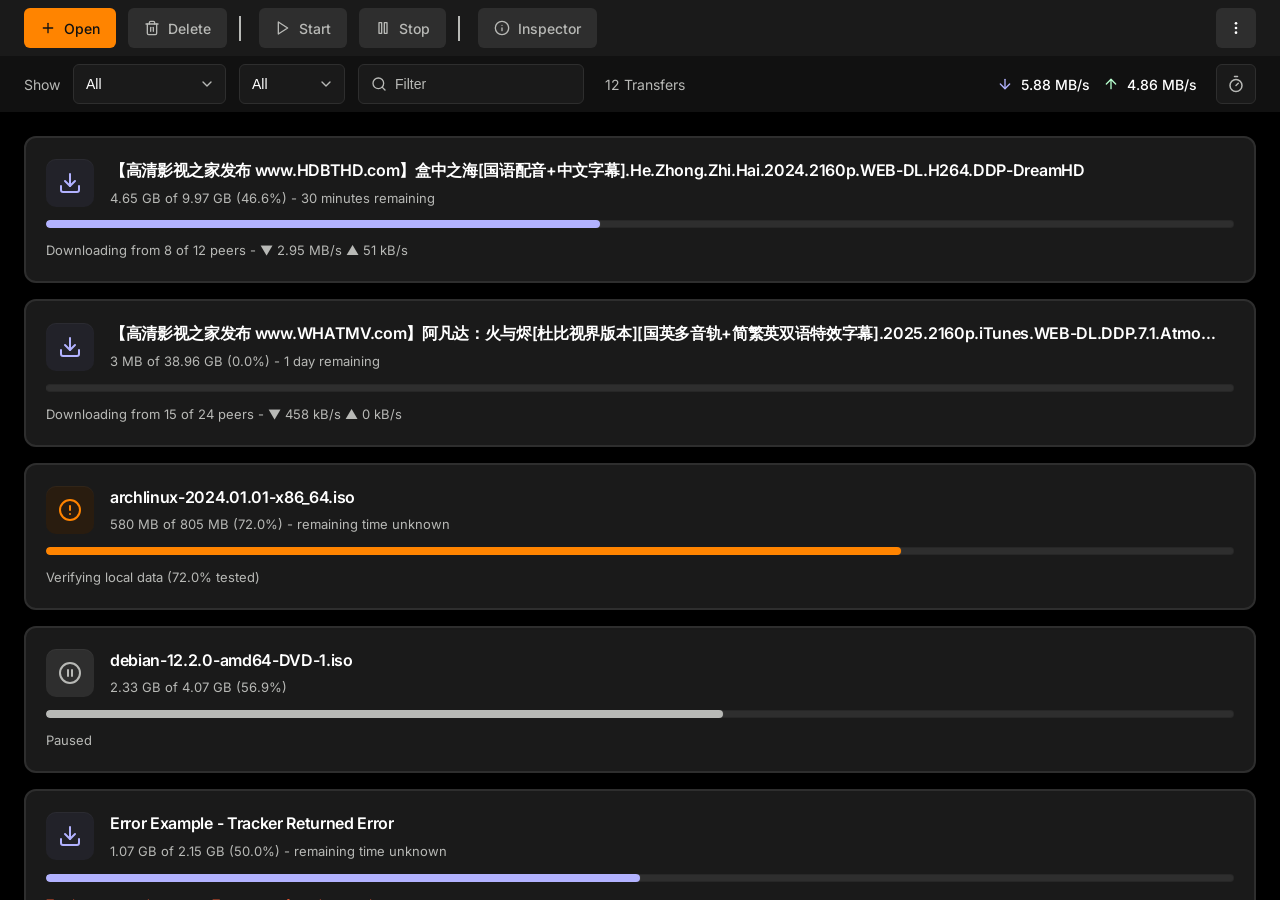
==== commit a1be3c80: "移除最后几个important；移除主界面底部的拖拽文字提示" ====
--- a/public_html/index.html
+++ b/public_html/index.html
@@ -114,10 +114,6 @@
           <ul id="torrent-list"></ul>
         </div>
       </main>
-
-      <div class="upload-div">
-        <h2>Drag your torrent files here to add them to Transmission.</h2>
-      </div>
     </div>
   </body>
 </html>
--- a/public_html/transmission-app.css
+++ b/public_html/transmission-app.css
@@ -1,132 +1,518 @@
-:root{--z-index-popup: 2;--logo-size: 64px;--toolbar-height: 50px;--black: #000;--blue-100: #51b3f7;--blue-200: #357aaa;--blue-300: #2c7fea;--blue-400: #1847d4;--dark-mode-black: #121212;--dark-mode-white: #c9d1d9;--default-accent-color-dark: #0c2d6b;--default-border-dark: #575757;--default-border-light: #aeaeae;--default-tinted: rgba(128, 128, 144, .125);--green-100: #26aa55;--green-300: #7cef99;--green-400: #67c87f;--green-500: #34dc70;--grey: rgba(128, 128, 130, .66);--grey-200: #e1e4e8;--grey-40: #666;--grey-500: #828282;--grey-900: #191919;--nice-grey: #f8f8f8;--red-500: #d73a49;--white: #fff;--yellow-300: #ffea7f;--image-baseline: url('data:image/svg+xml,<svg xmlns="http://www.w3.org/2000/svg" enable-background="new 0 0 24 24" height="24" viewBox="0 0 24 24" width="24">%0A    <g>%0A        <rect fill="none" fill-rule="evenodd" height="24" width="24"/>%0A        <rect fill-rule="evenodd" height="2" width="16" x="4" y="11"/>%0A    </g>%0A</svg>');--image-chevron-dn: url('data:image/svg+xml,<svg xmlns="http://www.w3.org/2000/svg" width="32" height="32" viewBox="0 0 24 24" fill="none" stroke="currentColor" stroke-width="2" stroke-linecap="round" stroke-linejoin="round" class="feather feather-chevron-down">%0A  <polyline points="6 9 12 15 18 9"></polyline>%0A</svg>');--image-chevron-up: url('data:image/svg+xml,<svg xmlns="http://www.w3.org/2000/svg" width="32" height="32" viewBox="0 0 24 24" fill="none" stroke="currentColor" stroke-width="2" stroke-linecap="round" stroke-linejoin="round" class="feather feather-chevron-up">%0A  <polyline points="18 15 12 9 6 15"></polyline>%0A</svg>');--image-lock-fill: url('data:image/svg+xml,<svg width="1em" height="1em" viewBox="0 0 16 16" class="bi bi-lock-fill" fill="%23fff"%0A  xmlns="http://www.w3.org/2000/svg">%0A  <path d="M2.5 9a2 2 0 0 1 2-2h7a2 2 0 0 1 2 2v5a2 2 0 0 1-2 2h-7a2 2 0 0 1-2-2V9z"/>%0A  <path fill-rule="evenodd" d="M4.5 4a3.5 3.5 0 1 1 7 0v3h-1V4a2.5 2.5 0 0 0-5 0v3h-1V4z"/>%0A</svg>');--image-magnet: url('data:image/svg+xml,<svg xmlns="http://www.w3.org/2000/svg" width="16" height="16" fill="currentColor" class="bi bi-magnet" viewBox="0 0 16 16">%0A  <path fill-rule="evenodd" d="M8 1a7 7 0 0 0-7 7v3h4V8a3 3 0 0 1 6 0v3h4V8a7 7 0 0 0-7-7Zm7 11h-4v3h4v-3ZM5 12H1v3h4v-3ZM0 8a8 8 0 1 1 16 0v8h-6V8a2 2 0 1 0-4 0v8H0V8Z"/>%0A</svg>');--image-turtle: url('data:image/svg+xml,<svg xmlns="http://www.w3.org/2000/svg" viewBox="0 0 36 36">%0A<g transform="scale(-1, 1) translate(-36, -6)">%0A<path fill="%2399C377" d="M9.842 19.922c0 9.842 6.575 9.673 5.158 10.078-7 2-8.803-7.618-9.464-7.618-2.378 0-5.536-.423-5.536-2.46C0 17.883 2.46 15 6.151 15c2.379 0 3.691 2.883 3.691 4.922zM36 28.638c0 1.104-3.518-.741-5 0-2 1-2-.896-2-2s1.343-1 3-1 4 1.895 4 3z"/>%0A<path fill="%2399C377" d="M16.715 33.143c0 2.761-1.279 2.857-2.857 2.857S11 35.903 11 33.143c0-.489.085-1.029.234-1.587.69-2.59 2.754-5.556 4.052-5.556 1.578 0 1.429 4.382 1.429 7.143zm8.571 0c0 2.761 1.278 2.857 2.856 2.857C29.721 36 31 35.903 31 33.143c0-.489-.085-1.029-.234-1.587-.691-2.59-2.754-5.556-4.052-5.556-1.578 0-1.428 4.382-1.428 7.143z"/>%0A<path fill="%235EA24D" d="M32 27c0 4-5.149 4-11.5 4S9 31 9 27c0-6.627 5.149-12 11.5-12S32 20.373 32 27z"/>%0A<circle fill="%23000" cx="5" cy="18" r="1"/>%0A</g>%0A</svg>%0A');--app-image-url: url('data:image/svg+xml,<svg xmlns="http://www.w3.org/2000/svg" width="24" height="24" viewBox="0 0 24 24" fill="none" stroke="currentColor" stroke-width="2" stroke-linecap="round" stroke-linejoin="round" class="feather feather-box">%0A    <path d="M21 16V8a2 2 0 0 0-1-1.73l-7-4a2 2 0 0 0-2 0l-7 4A2 2 0 0 0 3 8v8a2 2 0 0 0 1 1.73l7 4a2 2 0 0 0 2 0l7-4A2 2 0 0 0 21 16z"></path>%0A    <polyline points="3.27 6.96 12 12.01 20.73 6.96"></polyline>%0A    <line x1="12" y1="22.08" x2="12" y2="12"></line>%0A</svg>');--audio-image-url: url('data:image/svg+xml,<svg xmlns="http://www.w3.org/2000/svg" width="24" height="24" viewBox="0 0 24 24" fill="none" stroke="currentColor" stroke-width="2" stroke-linecap="round" stroke-linejoin="round" class="feather feather-music"><path d="M9 18V5l12-2v13"></path><circle cx="6" cy="18" r="3"></circle><circle cx="18" cy="16" r="3"></circle></svg>');--folder-image-url: url('data:image/svg+xml,<svg xmlns="http://www.w3.org/2000/svg" width="24" height="24" viewBox="0 0 24 24" fill="none" stroke="currentColor" stroke-width="2" stroke-linecap="round" stroke-linejoin="round" class="feather feather-folder">%0A    <path d="M22 19a2 2 0 0 1-2 2H4a2 2 0 0 1-2-2V5a2 2 0 0 1 2-2h5l2 3h9a2 2 0 0 1 2 2z"></path>%0A</svg>');--font-image-url: url('data:image/svg+xml,<svg xmlns="http://www.w3.org/2000/svg" width="24" height="24" viewBox="0 0 24 24" fill="none" stroke="currentColor" stroke-width="2" stroke-linecap="round" stroke-linejoin="round" class="feather feather-type"><polyline points="4 7 4 4 20 4 20 7"></polyline><line x1="9" y1="20" x2="15" y2="20"></line><line x1="12" y1="4" x2="12" y2="20"></line></svg>');--image-image-url: url('data:image/svg+xml,<svg xmlns="http://www.w3.org/2000/svg" width="24" height="24" viewBox="0 0 24 24" fill="none" stroke="currentColor" stroke-width="2" stroke-linecap="round" stroke-linejoin="round" class="feather feather-image">%0A    <rect x="3" y="3" width="18" height="18" rx="2" ry="2"></rect>%0A    <circle cx="8.5" cy="8.5" r="1.5"></circle>%0A    <polyline points="21 15 16 10 5 21"></polyline>%0A</svg>');--package-image-url: url('data:image/svg+xml,<svg xmlns="http://www.w3.org/2000/svg" width="24" height="24" viewBox="0 0 24 24" fill="none" stroke="currentColor" stroke-width="2" stroke-linecap="round" stroke-linejoin="round" class="feather feather-package"><line x1="16.5" y1="9.4" x2="7.5" y2="4.21"></line><path d="M21 16V8a2 2 0 0 0-1-1.73l-7-4a2 2 0 0 0-2 0l-7 4A2 2 0 0 0 3 8v8a2 2 0 0 0 1 1.73l7 4a2 2 0 0 0 2 0l7-4A2 2 0 0 0 21 16z"></path><polyline points="3.27 6.96 12 12.01 20.73 6.96"></polyline><line x1="12" y1="22.08" x2="12" y2="12"></line></svg>');--text-image-url: url('data:image/svg+xml,<svg xmlns="http://www.w3.org/2000/svg" width="24" height="24" viewBox="0 0 24 24" fill="none" stroke="currentColor" stroke-width="2" stroke-linecap="round" stroke-linejoin="round" class="feather feather-file-text">%0A    <path d="M14 2H6a2 2 0 0 0-2 2v16a2 2 0 0 0 2 2h12a2 2 0 0 0 2-2V8z"></path>%0A    <polyline points="14 2 14 8 20 8"></polyline>%0A    <line x1="16" y1="13" x2="8" y2="13"></line>%0A    <line x1="16" y1="17" x2="8" y2="17"></line>%0A    <polyline points="10 9 9 9 8 9"></polyline>%0A</svg>');--video-image-url: url('data:image/svg+xml,<svg xmlns="http://www.w3.org/2000/svg" width="24" height="24" viewBox="0 0 24 24" fill="none" stroke="currentColor" stroke-width="2" stroke-linecap="round" stroke-linejoin="round" class="feather feather-film">%0A    <rect x="2" y="2" width="20" height="20" rx="2.18" ry="2.18"></rect>%0A    <line x1="7" y1="2" x2="7" y2="22"></line>%0A    <line x1="17" y1="2" x2="17" y2="22"></line>%0A    <line x1="2" y1="12" x2="22" y2="12"></line>%0A    <line x1="2" y1="7" x2="7" y2="7"></line>%0A    <line x1="2" y1="17" x2="7" y2="17"></line>%0A    <line x1="17" y1="17" x2="22" y2="17"></line>%0A    <line x1="17" y1="7" x2="22" y2="7"></line>%0A</svg>');--progress: 100%;--color-bg-even: var(--default-tinted);--color-bg-tabs: var(--default-tinted);--color-fg-error: var(--red-500);--color-fg-port-closed: var(--red-500);--color-fg-port-open: var(--green-100);--color-progressbar-background-2: var(--green-400);--color-progressbar-leech: var(--blue-200);--color-progressbar-magnet: var(--yellow-300);--color-progressbar-paused: var(--grey-200);--color-progressbar-queued: var(--blue-400);--color-progressbar-verify: var(--yellow-300);--color-toolbar-background: var(--default-tinted);color-scheme:light dark}@media(prefers-color-scheme:dark){:root{--color-bg-hover: var(--grey-40);--color-bg-odd: var(--black);--color-bg-popup: var(--black);--color-bg-primary: var(--black);--color-bg-selected: var(--default-accent-color-dark);--color-bg-warn: #cf6679;--color-border-default: var(--default-border-dark);--color-border-stark: var(--dark-mode-white);--color-border-starkest: var(--grey-500);--color-fg-disabled: var(--grey);--color-fg-on-popup: var(--nice-grey);--color-fg-primary: var(--dark-mode-white);--color-fg-secondary: var(--nice-grey);--color-fg-selected: var(--dark-mode-white);--color-fg-tertiary: var(--grey-500);--color-fg-warn: var(--dark-mode-black);--color-progressbar-fg-1: #edefff;--color-progressbar-fg-2: #edefff;--color-progressbar-fg-3: #edefff;--color-progressbar-paused: var(--grey-500);--color-progressbar-seed-1: var(--green-100);--color-progressbar-seed-2: var(--green-400);--color-progressbar-seed-paused: var(--grey-500);--progress-bar-shadow-1: 1px 1px #000;--progress-bar-shadow-2: 1px 1px #000;--progress-bar-shadow-3: 1px 1px #000}:root .contrast-more{--color-bg-even: var(--black);--color-bg-hover: var(--grey-40);--color-bg-selected: var(--blue-300);--color-bg-tabs: var(--black);--color-bg-warn: #cf6679;--color-border-default: var(--white);--color-border-stark: var(--white);--color-border-starkest: var(--white);--color-fg-disabled: var(--white);--color-fg-error: var(--red-500);--color-fg-on-popup: var(--white);--color-fg-port-closed: var(--red-500);--color-fg-port-open: var(--green-100);--color-fg-primary: var(--white);--color-fg-secondary: var(--white);--color-fg-selected: var(--white);--color-fg-tabs: var(--white);--color-fg-tertiary: var(--white);--color-fg-warn: var(--black);--color-progressbar-fg-1: #fff;--color-progressbar-fg-2: #fff;--color-progressbar-fg-3: #000;--color-progressbar-background-2: var(--white);--color-progressbar-magnet: var(--yellow-300);--color-progressbar-paused: var(--grey-500);--color-progressbar-queued: var(--blue-400);--color-progressbar-seed-1: var(--black);--color-progressbar-seed-2: var(--white);--color-progressbar-seed-paused: var(--grey-500);--color-progressbar-verify: var(--yellow-300);--color-toolbar-background: var(--black);--progress-bar-shadow-3: 0}}@media(prefers-color-scheme:light){:root{--color-bg-hover: var(--nice-grey);--color-bg-odd: var(--white);--color-bg-popup: var(--white);--color-bg-primary: var(--white);--color-bg-selected: var(--blue-300);--color-bg-warn: #e4606d5b;--color-border-default: var(--default-border-light);--color-border-stark: var(--grey-500);--color-border-starkest: #d0d7de;--color-dialog-border: var(--nice-grey);--color-fg-disabled: var(--grey);--color-fg-error: var(--red-500);--color-fg-on-popup: var(--grey-900);--color-fg-port-closed: var(--red-500);--color-fg-port-open: var(--green-400);--color-fg-primary: #404040;--color-fg-secondary: var(--grey-500);--color-fg-selected: var(--nice-grey);--color-fg-tertiary: var(--grey-500);--color-fg-warn: #cf212e;--color-progressbar-fg-1: #303030;--color-progressbar-fg-2: #edefff;--color-progressbar-fg-3: #edefff;--color-progressbar-leech: var(--blue-100);--color-progressbar-magnet: var(--yellow-300);--color-progressbar-paused: var(--grey-200);--color-progressbar-queued: var(--blue-400);--color-progressbar-seed-1: var(--green-500);--color-progressbar-seed-2: var(--green-300);--color-progressbar-seed-paused: var(--grey-200);--color-progressbar-verify: var(--yellow-300);--progress-bar-shadow-1: 0;--progress-bar-shadow-2: 1px 1px #000;--progress-bar-shadow-3: 1px 1px #000}:root .contrast-more{--color-bg-even: var(--white);--color-bg-hover: var(--grey-40);--color-bg-selected: var(--blue-300);--color-bg-tabs: var(--white);--color-bg-warn: #cf6679;--color-border-default: var(--black);--color-border-stark: var(--black);--color-border-starkest: var(--black);--color-fg-disabled: var(--black);--color-fg-error: var(--red-500);--color-fg-on-popup: var(--black);--color-fg-port-closed: var(--red-500);--color-fg-port-open: var(--green-400);--color-fg-primary: var(--black);--color-fg-secondary: var(--black);--color-fg-selected: var(--white);--color-fg-tabs: var(--black);--color-fg-tertiary: var(--black);--color-fg-warn: var(--white);--color-progressbar-background-2: var(--white);--color-progressbar-fg-1: #fff;--color-progressbar-fg-2: #fff;--color-progressbar-fg-3: #000;--color-progressbar-leech: var(--blue-200);--color-progressbar-magnet: var(--yellow-300);--color-progressbar-paused: var(--grey-500);--color-progressbar-queued: var(--blue-400);--color-progressbar-seed-1: var(--black);--color-progressbar-seed-2: var(--white);--color-progressbar-seed-paused: var(--grey-500);--color-progressbar-verify: var(--yellow-300);--color-toolbar-background: var(--white);--progress-bar-shadow-1: 1px 1px #000;--progress-bar-shadow-3: 0}}@supports (background-color: Canvas){:root .contrast-less{--color-bg-odd: Canvas;--color-bg-primary: Canvas;--color-bg-popup: Canvas}}html,body{background-color:var(--color-bg-primary);color:var(--color-fg-primary);font-family:-apple-system,BlinkMacSystemFont,Segoe UI,Roboto,Helvetica,Arial,sans-serif,"Apple Color Emoji","Segoe UI Emoji",Segoe UI Symbol;-webkit-text-size-adjust:none;text-size-adjust:none;height:100%;margin:0}img{border:0}a{color:var(--color-fg-primary);outline:0;text-decoration:underline}.flexible-space{flex-grow:1}.hidden{display:none}#mainwin{display:flex;flex-direction:column;height:100%;position:relative}#mainwin>*{margin:0;padding:0}#mainwin-workarea{display:flex;flex:1;overflow:auto}.popup,.tabs-container{box-shadow:0 3px 6px -4px #0000001f,0 6px 16px #00000014,0 9px 28px 8px #0000000f;position:absolute}#mainwin-toolbar{align-items:center;background:var(--color-toolbar-background);border-bottom:1px solid var(--color-border-default);display:flex;height:var(--toolbar-height);margin:0;width:100%}#mainwin-toolbar button{background-color:transparent;background-position:center;background-repeat:no-repeat;border:0;border-radius:5px;color:var(--color-fg-primary);cursor:pointer;height:var(--toolbar-height);margin-right:6px;-webkit-user-select:none;user-select:none;min-width:var(--toolbar-height)}#mainwin-toolbar button svg{stroke:var(--color-fg-primary)}#mainwin-toolbar button svg g path{fill:var(--color-fg-primary)}#mainwin-toolbar button:disabled{color:var(--color-fg-disabled);cursor:default}#mainwin-toolbar button:disabled svg{stroke:var(--color-fg-disabled)}#mainwin-toolbar button:disabled svg g path{fill:var(--color-fg-disabled)}#mainwin-toolbar>.toolbar-separator{border-left:1px solid var(--color-border-default);height:25px;margin:0 6px 0 0}.toolbar-icon{stroke:var(--color-fg-primary)}#toolbar-overflow{margin-right:4px}#toolbar-overflow svg{fill:var(--color-fg-primary);height:36px;width:36px}#mainwin-statusbar{white-space:nowrap;align-items:center;background:var(--color-toolbar-background);border-bottom:1px solid var(--color-border-default);display:flex;height:30px;padding-left:5px}#mainwin-statusbar #torrent-search{width:100%;min-width:140px;max-width:226px;padding-right:24px}#mainwin-statusbar #torrent-search::-webkit-search-cancel-button{display:none}#mainwin-statusbar #reset{display:none;cursor:pointer;position:absolute;right:2px;border:0;height:20px;width:20px;background:none}#mainwin-statusbar select{width:70px}#mainwin-statusbar>*{margin-right:5px}#mainwin-statusbar .speed-container{display:inherit;align-items:inherit;flex-direction:inherit}#mainwin-statusbar .speed-container svg{min-width:20px;width:20px}#mainwin-statusbar .speed-container+.speed-container{min-width:100px}#mainwin-statusbar button{background-color:transparent;border:1px solid var(--color-border-default);border-radius:4px;cursor:pointer;height:22px;-webkit-user-select:none;user-select:none;width:36px}#mainwin-statusbar #turtle.alt-speed-enabled{background-color:var(--color-bg-selected)}#mainwin-statusbar #turtle.alt-speed-enabled:before{filter:hue-rotate(120deg) saturate(180%)}#mainwin-statusbar #turtle:before{content:"";background:var(--image-turtle) no-repeat center;left:calc(20% - 5px);filter:grayscale(100%) brightness(50%);padding:9px;position:relative}@media(width<600px){#mainwin-statusbar .speed-container,#mainwin-statusbar span:not(.flexible-space){display:none}}#torrent-container{flex-grow:1;left:0;margin:0;overflow:auto;padding:0;right:0}#torrent-list{cursor:pointer;list-style-type:none;margin:0;padding:0;text-align:left;width:100%;-webkit-user-select:none;user-select:none}#torrent-list .torrent{align-items:center;border-bottom:1px solid var(--color-border-default);display:grid}#torrent-list .torrent:nth-child(2n){background-color:var(--color-bg-even)}#torrent-list .torrent:nth-child(odd){background-color:var(--color-bg-odd)}#torrent-list .torrent .icon{background-color:var(--color-fg-primary);background-position:center,top left;grid-area:icon;-webkit-mask-image:var(--mime-icon-url);-webkit-mask-repeat:no-repeat;-webkit-mask-image:var(--mime-icon-url);mask-image:var(--mime-icon-url);-webkit-mask-repeat:no-repeat;mask-repeat:no-repeat}#torrent-list .torrent .icon[data-icon-multifile=true]{-webkit-mask-image:var(--mime-icon-url),var(--folder-image-url);-webkit-mask-position:top left,bottom right;-webkit-mask-repeat:no-repeat,no-repeat;-webkit-mask-size:16px,16px;-webkit-mask-image:var(--mime-icon-url),var(--folder-image-url);mask-image:var(--mime-icon-url),var(--folder-image-url);-webkit-mask-position:top left,bottom right;mask-position:top left,bottom right;-webkit-mask-repeat:no-repeat,no-repeat;mask-repeat:no-repeat,no-repeat;-webkit-mask-size:16px,16px;mask-size:16px,16px}#torrent-list .torrent .icon[data-icon-mime-type=audio]{--mime-icon-url: var(--audio-image-url)}#torrent-list .torrent .icon[data-icon-mime-type=application]{--mime-icon-url: var(--app-image-url)}#torrent-list .torrent .icon[data-icon-mime-type=font]{--mime-icon-url: var(--font-image-url)}#torrent-list .torrent .icon[data-icon-mime-type=image]{--mime-icon-url: var(--image-image-url)}#torrent-list .torrent .icon[data-icon-mime-type=model]{--mime-icon-url: var(--package-image-url)}#torrent-list .torrent .icon[data-icon-mime-type=text]{--mime-icon-url: var(--text-image-url)}#torrent-list .torrent .icon[data-icon-mime-type=video]{--mime-icon-url: var(--video-image-url)}#torrent-list .torrent .torrent-name{grid-area:name;margin-bottom:2px;margin-top:2px;overflow:hidden;text-overflow:ellipsis;white-space:nowrap}#torrent-list .torrent .torrent-name:not(.compact){font-weight:700}#torrent-list .torrent .torrent-labels{font-size:12px;font-weight:400;grid-area:labels;margin-bottom:2px;margin-top:2px;overflow:hidden;text-overflow:ellipsis;white-space:nowrap;padding:1px 0}#torrent-list .torrent .torrent-label{padding:0 8px;margin:0 2px;border-radius:1em;border:1px solid var(--color-border-default)}#torrent-list .torrent .torrent-peer-details{grid-area:peers}#torrent-list .torrent .torrent-progress-bar{grid-area:progressbar}#torrent-list .torrent .torrent-progress-details{grid-area:progress-text}#torrent-list .torrent .torrent-peer-details,#torrent-list .torrent .torrent-progress-details{font-size:small}#torrent-list .torrent .torrent-peer-details.error,#torrent-list .torrent .torrent-progress-details.error{color:var(--color-fg-error)}#torrent-list .torrent.compact{--icon-size: 16px;grid-template-areas:"icon name labels peers progressbar";grid-template-columns:calc(var(--icon-size) + 10px) auto 1fr auto auto}#torrent-list .torrent.compact .icon{-webkit-mask-size:var(--icon-size);height:var(--icon-size);-webkit-mask-size:var(--icon-size);mask-size:var(--icon-size);width:var(--icon-size)}#torrent-list .torrent.compact .icon[data-icon-multifile=true]{-webkit-mask-image:var(--folder-image-url);-webkit-mask-image:var(--folder-image-url);mask-image:var(--folder-image-url)}#torrent-list .torrent.compact .torrent-peer-details{white-space:nowrap}#torrent-list .torrent.compact>*{margin:5px}#torrent-list .torrent:not(.compact){--icon-size: 32px;grid-column-gap:12px;grid-template-areas:"icon name labels" "icon progress-text progress-text" "icon progressbar progressbar" "icon peers peers";grid-template-columns:var(--icon-size) auto 1fr;padding:6px 12px}#torrent-list .torrent:not(.compact) .icon{background-size:var(--icon-size),calc(var(--icon-size) / 2);height:var(--icon-size);width:var(--icon-size)}#torrent-list .torrent:not(.compact)>*{margin:1px 0}#torrent-list .torrent.paused{color:var(--color-fg-disabled)}#torrent-list .torrent.paused:not(.selected) .torrent-progress-bar{color:var(--color-fg-primary)}#torrent-list .torrent.paused .icon{background-color:var(--color-fg-disabled)}#torrent-list .torrent.selected{background-color:var(--color-bg-selected);color:var(--color-fg-selected)}#torrent-list .torrent.selected .icon{background-color:var(--color-fg-selected)}#torrent-list .icon{background-position:center;background-repeat:no-repeat}#torrent-list .torrent-progress-bar{font-size:14px;position:relative;border:1px solid var(--color-border-starkest);border-radius:3px;height:18px}#torrent-list .torrent-progress-bar:not(.compact){margin:2px 0}#torrent-list .torrent-progress-bar.compact{min-width:100px}#torrent-list .torrent-progress-bar.leech.queued:before{background:var(--color-progressbar-queued)}#torrent-list .torrent-progress-bar.leech:before{background:var(--color-progressbar-leech);color:var(--color-progressbar-fg-2);text-shadow:var(--progress-bar-shadow-2)}#torrent-list .torrent-progress-bar.magnet:before{background:var(--color-progressbar-magnet);color:#000}#torrent-list .torrent-progress-bar.seed.paused:before{background:var(--color-progressbar-seed-paused);color:var(--color-progressbar-fg-1);text-shadow:var(--progress-bar-shadow-1)}#torrent-list .torrent-progress-bar.seed:not(.paused):before{background:var(--color-progressbar-seed-1);color:var(--color-progressbar-fg-2);text-shadow:var(--progress-bar-shadow-2)}#torrent-list .torrent-progress-bar.seed:not(.paused):after{background:var(--color-progressbar-seed-2);color:var(--color-progressbar-fg-3);text-shadow:var(--progress-bar-shadow-3)}#torrent-list .torrent-progress-bar.seed.queued:before{background-color:var(--color-progressbar-seed-1)}#torrent-list .torrent-progress-bar.seed:before{background-color:var(--color-progressbar-seed-1);color:var(--color-progressbar-fg-2);text-shadow:var(--progress-bar-shadow-2)}#torrent-list .torrent-progress-bar.verify:before{background:var(--color-progressbar-verify);color:#000}#torrent-list .torrent-progress-bar.paused:before{background:var(--color-progressbar-paused);color:var(--color-progressbar-fg-1);text-shadow:var(--progress-bar-shadow-1)}#torrent-list .torrent-progress-bar:before,#torrent-list .torrent-progress-bar:after{content:attr(data-progress);height:100%;width:100%;position:absolute;border-radius:2px;text-align:center}#torrent-list .torrent-progress-bar:before{clip-path:polygon(0 0,var(--progress, 30%) 0,var(--progress, 30%) 100%,0 100%)}#torrent-list .torrent-progress-bar:after{clip-path:polygon(var(--progress, 30%) 0,100% 0,100% 100%,var(--progress, 30%) 100%)}@media(width>=950px){#inspector{box-shadow:initial;position:initial}}#prefs-dialog .tabs-page{grid-column-gap:8px;grid-row-gap:5px;grid-template-columns:1fr 1fr;margin:20px}#prefs-dialog .tabs-page:not(.hidden){display:grid}#prefs-dialog .tabs-page .section-label{font-weight:700;grid-column:span 2;padding-bottom:5px}#prefs-dialog .tabs-page .section-label:not(:first-of-type){margin-top:20px}#prefs-dialog .alt-speed-section-label:before{content:"";background:var(--image-turtle) no-repeat left/20px;filter:hue-rotate(120deg) saturate(180%);padding:0 11px}#prefs-dialog :disabled,#prefs-dialog .disabled{color:var(--color-fg-disabled)}#prefs-dialog #alt-times-div,#prefs-dialog #autostart-div,#prefs-dialog #port-forwarding,#prefs-dialog #randomize-port,#prefs-dialog #suffix-div,#prefs-dialog #use-dht-div,#prefs-dialog #use-lpd-div,#prefs-dialog #use-pex-div,#prefs-dialog #utp-enabled,#prefs-dialog .alt-speed-label{grid-column:span 2}#prefs-dialog #default-trackers{height:300px}#prefs-dialog .blocklist-size-label,#prefs-dialog .blocklist-update-button,#prefs-dialog .register-handler-button,#prefs-dialog .port-status{grid-column:2/3}#prefs-dialog .blocklist-size-label{font-size:smaller}#prefs-dialog .blocklist-size-number{font-weight:bolder}#prefs-dialog .port-status-label{display:inline-block;font-weight:700;margin-left:5px}#prefs-dialog .port-status-label[data-open=true]{color:var(--color-fg-port-open)}#prefs-dialog .port-status-label[data-open=false]{color:var(--color-fg-port-closed)}#prefs-dialog #default-trackers,#prefs-dialog .default-trackers-label{grid-column:1/3}#prefs-dialog .alt-speed-label{font-size:smaller;margin:-10px 0 10px}#prefs-dialog.ui-tabs .ui-tabs-panel{padding:0;-webkit-user-select:none;user-select:none}.tabs-container{align-items:stretch;background:var(--color-bg-primary);bottom:0;display:flex;flex-direction:column;position:absolute;right:0;top:82px;z-index:var(--z-index-popup)}@media(width<600px){.tabs-container{top:0;left:0}}@media(width>=600px){.tabs-container{border-left:1px solid var(--color-border-default);min-width:570px;width:570px}}.tabs-container-close{font-size:150%;cursor:pointer;background:var(--color-bg-primary);border:0;color:var(--color-fg-primary);position:absolute;padding:10px 16px}.tabs-buttons{align-self:center;background-color:var(--color-bg-tabs);border:1px solid var(--color-border-starkest);border-radius:6px;display:flex;margin:10px 0}.tabs-buttons button{appearance:none;border:1px solid transparent;border-radius:6px;color:var(--color-fg-primary)}.tabs-pages{box-sizing:border-box;overflow-x:hidden;overflow-y:auto}@media(width<600px){.tabs-pages{padding:0 8px 20px}}@media(width>=600px){.tabs-pages{padding:0 20px 20px}}.tabs-button{background:none;border:1px solid transparent;font-size:14px;padding:3px 8px}.tabs-button:active,.tabs-button:checked,.tabs-button.selected{background-color:var(--color-bg-odd);border:1px solid var(--color-fg-primary);border-radius:5px}.inspector-info-page{font-size:14px;grid-column-gap:8px;grid-row-gap:8px;grid-template-columns:auto 1fr;margin:20px;padding:12px}.inspector-info-page:not(.hidden){display:grid}.inspector-info-page .section-label{font-size:16px;font-weight:700;grid-column:span 2;padding-bottom:5px}.inspector-info-page .section-label:not(:first-of-type){margin-top:20px}.inspector-info-page :not(.section-label){overflow-x:hidden;text-overflow:ellipsis}.inspector-info-magnet button{background-color:var(--color-fg-primary);background-position:top;background-repeat:no-repeat;border:0;cursor:pointer;height:1rem;-webkit-mask:var(--image-magnet) no-repeat center/14px;mask:var(--image-magnet) no-repeat center/14px;vertical-align:middle;width:1rem}#inspector .tabs-button,#prefs-dialog .tabs-button{height:30px;margin:0;min-width:40px}#inspector-file-list{margin:0;padding:0}#inspector-file-list .inspector-torrent-file-list-entry{-webkit-user-select:none;user-select:none;display:grid;grid-column-gap:5px;grid-template-areas:"check   name  priority" "blank1  info  blank2";grid-template-columns:20px 1fr 65px;margin-bottom:4px;padding:5px}#inspector-file-list .inspector-torrent-file-list-entry:nth-child(2n){background-color:var(--color-bg-even)}#inspector-file-list .inspector-torrent-file-list-entry:nth-child(odd){background-color:var(--color-bg-odd)}#inspector-file-list .inspector-torrent-file-list-entry .inspector-torrent-file-list-entry-name{cursor:pointer;font-size:14px;grid-area:name;overflow-wrap:anywhere}#inspector-file-list .inspector-torrent-file-list-entry .inspector-torrent-file-list-entry-progress{font-size:12px;grid-area:info}#inspector-file-list .inspector-torrent-file-list-entry .file-wanted-control{grid-area:check}#inspector-file-list .inspector-torrent-file-list-entry.skip{opacity:.5}#inspector-file-list .inspector-torrent-file-list-entry.skip>.inspector-torrent-file-list-entry-name{color:var(--color-fg-disabled)}#inspector-file-list .inspector-torrent-file-list-entry:not(.selected) .inspector-torrent-file-list-entry-name{color:var(--color-fg-primary)}#inspector-file-list .inspector-torrent-file-list-entry:not(.selected) .inspector-torrent-file-list-entry-progress{color:var(--color-fg-secondary)}#inspector-file-list .inspector-torrent-file-list-entry.selected{background:var(--color-bg-selected);color:var(--color-fg-selected)}#inspector-header{margin:8px 0}#torrent-inspector-name{font-size:large;font-weight:700}#inspector-tiers-list{color:var(--color-fg-primary);margin:0 10px;padding:0}#inspector-tiers-list .tier-list-row{display:grid;font-size:12px;grid-column-gap:8px;grid-row-gap:4px;padding:8px 12px}#inspector-tiers-list .tier-list-row:nth-child(2n of.tier-list-row){background-color:var(--color-bg-even)}#inspector-tiers-list .tier-list-row:nth-child(odd of.tier-list-row){background-color:var(--color-bg-odd)}#inspector-tiers-list .tier-list-torrent{color:var(--color-fg-primary);font-weight:bolder;overflow-x:hidden;padding-top:12px;padding-bottom:8px;text-overflow:ellipsis;white-space:nowrap}#inspector-tiers-list .tier-list-tracker{font-size:14px;font-weight:bolder;grid-column:span 2;padding-bottom:4px}#inspector-tiers-list .tier-announce,#inspector-tiers-list .tier-scrape,#inspector-tiers-list .tier-state{text-align:left}#inspector-tiers-list .tier-downloads,#inspector-tiers-list .tier-leechers,#inspector-tiers-list .tier-seeders{text-align:right}.peer-list{--table-border: 1px solid var(--color-border-default);border:var(--table-border);border-collapse:collapse;cursor:default;table-layout:fixed;text-align:left;width:100%}.peer-list td,.peer-list th{font-size:smaller;padding:5px}.peer-list td{border:var(--table-border);color:var(--color-fg-secondary)}.peer-list .torrent-row td{background:var(--color-bg-odd);color:var(--color-fg-primary);font-weight:bolder;overflow-x:hidden;padding:10px;text-overflow:ellipsis;white-space:nowrap}.peer-list .encryption[data-encrypted=true]{background-color:var(--color-border-starkest);-webkit-mask:var(--image-lock-fill) no-repeat center/14px;mask:var(--image-lock-fill) no-repeat center/14px;width:10px}.peer-list .peer-address,.peer-list .percent-done,.peer-list .speed-down,.peer-list .speed-up{text-align:right}.peer-list .percent-done{width:10%}.peer-list .speed-down,.peer-list .speed-up{width:15%}.peer-list .peer-address{width:25%;overflow-x:hidden;text-overflow:ellipsis}@media(width<600px){.peer-list .peer-address{text-align:left}}.peer-list .peer-app-name{overflow-x:hidden;text-overflow:ellipsis;white-space:nowrap;width:20%}.peer-list .status{cursor:pointer;width:10%}.file-priority-radiobox{grid-area:priority}.file-priority-radiobox>*{appearance:none;background-color:var(--color-bg-tabs);border:1px solid var(--color-border-default);border-radius:0;height:20px;margin:0;padding:0;width:20px}.file-priority-radiobox>*.low:after{-webkit-mask-image:var(--image-chevron-dn);mask-image:var(--image-chevron-dn)}.file-priority-radiobox>*.normal{border-width:1px 0;width:19px}.file-priority-radiobox>*.normal:after{-webkit-mask-image:var(--image-baseline);mask-image:var(--image-baseline)}.file-priority-radiobox>*.high:after{-webkit-mask-image:var(--image-chevron-up);mask-image:var(--image-chevron-up)}.file-priority-radiobox>*.checked{background-color:var(--color-bg-selected)}.file-priority-radiobox>*.checked:after{background-color:var(--color-fg-selected)}.file-priority-radiobox>*:after{content:"";background-color:var(--color-fg-primary);display:inline-block;height:20px;-webkit-mask-position:center;mask-position:center;-webkit-mask-repeat:no-repeat;mask-repeat:no-repeat;-webkit-mask-size:14px;mask-size:14px;width:18px}.context-menu{background-color:var(--color-bg-primary);border-radius:5px;color:var(--color-fg-on-popup);padding:10px 5px;z-index:2;-webkit-user-select:none;user-select:none}.context-menu .arrow{border-top:4px solid transparent;border-bottom:4px solid transparent;border-left:4px solid var(--color-fg-secondary);float:right;left:5px;pointer-events:none;position:relative;top:5px}.context-menu .arrow .submenu{display:none;margin:0 3px;pointer-events:auto;position:absolute;overflow:hidden;transform:translate(7px,-18px);z-index:3;border-radius:5px;animation:shadow .2s ease-in normal forwards}@keyframes shadow{0%{background:#0000;box-shadow:none}to{background:#0000000a;box-shadow:0 3px 6px -4px #0000001f,0 6px 16px #00000014,0 9px 28px 8px #0000000f}}.context-menu .arrow .submenu .open{background-color:var(--color-bg-primary);border-radius:5px;color:var(--color-fg-on-popup);padding:5px;right:0;white-space:nowrap}.context-menu .arrow .submenu .open.left{position:relative;display:block;animation:left .2s linear 1}.context-menu .arrow .submenu .open.right{position:relative;display:block;animation:right .2s linear 1}@keyframes left{0%{transform:translate(100%)}to{transform:translate(0)}}@keyframes right{0%{transform:translate(-100%)}to{transform:translate(0)}}.context-menu .context-menuitem{font-size:13px;list-style:none;padding:5px 15px}.context-menu .context-menuitem:hover:not(:disabled),.context-menu .context-menuitem:focus:not(:disabled){background-color:var(--color-bg-hover);border-radius:6px;cursor:pointer}.context-menu .context-menuitem:disabled{color:var(--color-fg-disabled);cursor:none}.context-menu .context-menuitem.warning:hover{background-color:var(--color-bg-warn);color:var(--color-fg-warn)}.context-menu-separator{border-bottom:1px solid var(--color-fg-secondary);margin-bottom:10px;padding-bottom:10px}.overflow-menu{background:var(--color-bg-popup);border-radius:5px;color:var(--color-fg-on-popup);overflow:auto;padding:10px;right:0;margin:6px;top:50px;z-index:var(--z-index-popup)}.overflow-menu fieldset{border:0;display:block;margin:8px 0}.overflow-menu fieldset ul{margin:0;padding-left:0}.overflow-menu fieldset ul li{list-style-type:none}.overflow-menu fieldset ul a{cursor:pointer}.overflow-menu .table-row{align-items:center;border-radius:6px;display:flex;padding:3px 0}.overflow-menu legend{color:var(--color-fg-primary);font-weight:bolder;margin:12px 0 4px}.overflow-menu button,.overflow-menu label{color:var(--color-fg-primary);display:inline-flex;font-size:1em;width:100%}.overflow-menu button{background:transparent;border:0;cursor:pointer;display:block;padding:4px 0;text-align:left;text-decoration:none;width:150px}.overflow-menu .input-and-label{align-items:center;display:inline-flex}.overflow-menu #display-options,.overflow-menu #speed-options{display:flex;flex-direction:column}.overflow-menu #speed-options>.speed-up,.overflow-menu #speed-options>.speed-down{align-items:center;display:flex;padding:4px 0}.overflow-menu #speed-options>.speed-up>label,.overflow-menu #speed-options>.speed-down>label{overflow:hidden;width:80px}.overflow-menu #speed-options .alt-speed{display:grid;gap:4px;grid-template-areas:"check  text" "turtle parentheses"}.overflow-menu #speed-options :nth-child(1){grid-area:check}.overflow-menu #speed-options :nth-child(1):not(:checked)~#alt-speed-image{filter:grayscale(100%) brightness(50%)}.overflow-menu #speed-options :nth-child(2){grid-area:text}.overflow-menu #speed-options #alt-speed-image{background:var(--image-turtle) no-repeat;filter:hue-rotate(120deg) saturate(180%);grid-area:turtle;height:18px}.overflow-menu #speed-options :nth-child(4){font-size:small;grid-area:parentheses}.dialog-buttons{display:flex;grid-area:buttons;margin:10px 0 0;text-align:center}.dialog-buttons button{appearance:none;background:var(--color-bg-primary);border:1px solid var(--color-border-default);border-radius:5px;color:var(--color-fg-primary);margin-left:8px;padding:8px;text-decoration:none}dialog{border:0}.dialog-container{max-width:500px;top:102px;width:calc(100vw - 20px);color:var(--color-fg-primary);display:block;padding:0;z-index:var(--z-index-popup);border:0;border-radius:8px}.dialog-heading{display:flex;font-size:1.2em;font-weight:700;grid-area:heading;overflow-wrap:anywhere}.dialog-logo{background:transparent url([data-uri]) top left no-repeat;grid-area:icon;height:var(--logo-size);width:var(--logo-size)}.dialog-message{grid-area:message;width:100%;margin:10px 0 0}.dialog-window{background-color:var(--color-bg-popup);color:var(--color-fg-on-popup);border-radius:8px;padding:20px}@media(width<600px){.dialog-window{align-items:center;display:flex;flex-direction:column}}@media(width>=600px){.dialog-window{display:grid;grid-column-gap:12px;grid-template-areas:"icon heading" "icon message" "icon workarea" "icon buttons";grid-template-columns:var(--logo-size) 1fr}}.dialog-workarea{width:100%;display:flex;flex-direction:column;grid-area:workarea;margin:10px 0 0}.dialog-workarea>*{margin-bottom:5px}.about-dialog .dialog-workarea>*{margin-bottom:10px}.about-dialog-version-number{margin-left:4px}.about-dialog-version-checksum{font-size:small;font-style:italic;font-weight:400;margin-left:auto;padding-left:10px}.open-torrent input{margin-bottom:15px}.open-torrent input[type=file]{width:100%;box-sizing:border-box}.open-torrent #auto-start-label{margin-left:5px}.shortcuts-dialog table{border-collapse:collapse;width:100%}.shortcuts-dialog th,.shortcuts-dialog td{border:1px solid var(--color-border-stark);padding:5px 10px}#move-container #torrent-path{min-width:400px}.tabs-pages .content,.inspector-info-page .content,.statistics-dialog .content{column-gap:16px;display:grid;grid-row-gap:6px;grid-template-columns:auto 1fr;margin:4px 16px 16px}.tabs-pages .content div,.inspector-info-page .content div,.statistics-dialog .content div{word-break:break-word}.tabs-pages fieldset,.inspector-info-page fieldset,.statistics-dialog fieldset{border:0;margin:0;padding:0}.tabs-pages legend,.inspector-info-page legend,.statistics-dialog legend{font-weight:bolder;margin-bottom:4px}.tabs-pages span,.inspector-info-page span,.statistics-dialog span{overflow-wrap:anywhere}#free-space-text{display:inline-block;font-size:smaller;font-style:italic}.upload-div{display:none}
-/*# sourceMappingURL=transmission-app.css.map */
-
-/* ============================================
-   New Design Styles - Merged from new-design-styles.css
-   ============================================ */
-
-/**
- * New Design Styles for Transmission Web Interface
- * 适配 transmission-app.js 的 DOM 结构和网格布局
- * Design: NewDesign.pen (Dark Theme)
- */
-
-/* ============================================
-   CSS Variables - Design System (NewDesign.pen)
-   ============================================ */
 :root {
-  /* Dark theme — matches NewDesign.pen variables */
+  --z-index-popup: 2;
+  --logo-size: 64px;
+  --black: #000;  --blue-300: #2c7fea;
+  --default-tinted: rgba(128, 128, 144, .125);
+  --green-100: #26aa55;
+  --red-500: #d73a49;
+  --white: #fff;  --image-baseline: url('data:image/svg+xml,<svg xmlns="http://www.w3.org/2000/svg" width="24" height="24" viewBox="0 0 24 24" fill="none" stroke="currentColor" stroke-width="2" stroke-linecap="round" stroke-linejoin="round">%0A  <line x1="5" y1="12" x2="19" y2="12"/>%0A</svg>');
+  --image-chevron-dn: url('data:image/svg+xml,<svg xmlns="http://www.w3.org/2000/svg" width="32" height="32" viewBox="0 0 24 24" fill="none" stroke="currentColor" stroke-width="2" stroke-linecap="round" stroke-linejoin="round" class="feather feather-chevron-down">%0A  <polyline points="6 9 12 15 18 9"></polyline>%0A</svg>');
+  --image-chevron-up: url('data:image/svg+xml,<svg xmlns="http://www.w3.org/2000/svg" width="32" height="32" viewBox="0 0 24 24" fill="none" stroke="currentColor" stroke-width="2" stroke-linecap="round" stroke-linejoin="round" class="feather feather-chevron-up">%0A  <polyline points="18 15 12 9 6 15"></polyline>%0A</svg>');
+  --image-turtle: url('data:image/svg+xml,<svg xmlns="http://www.w3.org/2000/svg" width="24" height="24" viewBox="0 0 24 24" fill="none" stroke="currentColor" stroke-width="2" stroke-linecap="round" stroke-linejoin="round">%0A  <path d="M10 11h.01"/>%0A  <path d="M14 6h.01"/>%0A  <path d="M18 6h.01"/>%0A  <path d="M6.5 13.1h.01"/>%0A  <path d="M22 5c0 9-4 12-6 12s-6-3-6-12c0-2 2-3 6-3s6 1 6 3"/>%0A  <path d="M17.4 9.9c-.8.8-2 .8-2.8 0"/>%0A  <path d="M10.1 7.1C9 7.2 7.7 7.7 6 8.6c-3.5 2-4.7 3.9-3.7 5.6 4.5 7.8 9.5 8.4 11.2 7.4.9-.5 1.9-2.1 1.9-4.7"/>%0A  <path d="M9.1 16.5c.3-1.1 1.4-1.7 2.4-1.4"/>%0A</svg>');
+  --app-image-url: url('data:image/svg+xml,<svg xmlns="http://www.w3.org/2000/svg" width="24" height="24" viewBox="0 0 24 24" fill="none" stroke="currentColor" stroke-width="2" stroke-linecap="round" stroke-linejoin="round" class="feather feather-box">%0A    <path d="M21 16V8a2 2 0 0 0-1-1.73l-7-4a2 2 0 0 0-2 0l-7 4A2 2 0 0 0 3 8v8a2 2 0 0 0 1 1.73l7 4a2 2 0 0 0 2 0l7-4A2 2 0 0 0 21 16z"></path>%0A    <polyline points="3.27 6.96 12 12.01 20.73 6.96"></polyline>%0A    <line x1="12" y1="22.08" x2="12" y2="12"></line>%0A</svg>');
+  --audio-image-url: url('data:image/svg+xml,<svg xmlns="http://www.w3.org/2000/svg" width="24" height="24" viewBox="0 0 24 24" fill="none" stroke="currentColor" stroke-width="2" stroke-linecap="round" stroke-linejoin="round" class="feather feather-music"><path d="M9 18V5l12-2v13"></path><circle cx="6" cy="18" r="3"></circle><circle cx="18" cy="16" r="3"></circle></svg>');
+
+  --font-image-url: url('data:image/svg+xml,<svg xmlns="http://www.w3.org/2000/svg" width="24" height="24" viewBox="0 0 24 24" fill="none" stroke="currentColor" stroke-width="2" stroke-linecap="round" stroke-linejoin="round" class="feather feather-type"><polyline points="4 7 4 4 20 4 20 7"></polyline><line x1="9" y1="20" x2="15" y2="20"></line><line x1="12" y1="4" x2="12" y2="20"></line></svg>');
+  --image-image-url: url('data:image/svg+xml,<svg xmlns="http://www.w3.org/2000/svg" width="24" height="24" viewBox="0 0 24 24" fill="none" stroke="currentColor" stroke-width="2" stroke-linecap="round" stroke-linejoin="round" class="feather feather-image">%0A    <rect x="3" y="3" width="18" height="18" rx="2" ry="2"></rect>%0A    <circle cx="8.5" cy="8.5" r="1.5"></circle>%0A    <polyline points="21 15 16 10 5 21"></polyline>%0A</svg>');
+  --package-image-url: url('data:image/svg+xml,<svg xmlns="http://www.w3.org/2000/svg" width="24" height="24" viewBox="0 0 24 24" fill="none" stroke="currentColor" stroke-width="2" stroke-linecap="round" stroke-linejoin="round" class="feather feather-package"><line x1="16.5" y1="9.4" x2="7.5" y2="4.21"></line><path d="M21 16V8a2 2 0 0 0-1-1.73l-7-4a2 2 0 0 0-2 0l-7 4A2 2 0 0 0 3 8v8a2 2 0 0 0 1 1.73l7 4a2 2 0 0 0 2 0l7-4A2 2 0 0 0 21 16z"></path><polyline points="3.27 6.96 12 12.01 20.73 6.96"></polyline><line x1="12" y1="22.08" x2="12" y2="12"></line></svg>');
+  --text-image-url: url('data:image/svg+xml,<svg xmlns="http://www.w3.org/2000/svg" width="24" height="24" viewBox="0 0 24 24" fill="none" stroke="currentColor" stroke-width="2" stroke-linecap="round" stroke-linejoin="round" class="feather feather-file-text">%0A    <path d="M14 2H6a2 2 0 0 0-2 2v16a2 2 0 0 0 2 2h12a2 2 0 0 0 2-2V8z"></path>%0A    <polyline points="14 2 14 8 20 8"></polyline>%0A    <line x1="16" y1="13" x2="8" y2="13"></line>%0A    <line x1="16" y1="17" x2="8" y2="17"></line>%0A    <polyline points="10 9 9 9 8 9"></polyline>%0A</svg>');
+  --video-image-url: url('data:image/svg+xml,<svg xmlns="http://www.w3.org/2000/svg" width="24" height="24" viewBox="0 0 24 24" fill="none" stroke="currentColor" stroke-width="2" stroke-linecap="round" stroke-linejoin="round" class="feather feather-film">%0A    <rect x="2" y="2" width="20" height="20" rx="2.18" ry="2.18"></rect>%0A    <line x1="7" y1="2" x2="7" y2="22"></line>%0A    <line x1="17" y1="2" x2="17" y2="22"></line>%0A    <line x1="2" y1="12" x2="22" y2="12"></line>%0A    <line x1="2" y1="7" x2="7" y2="7"></line>%0A    <line x1="2" y1="17" x2="7" y2="17"></line>%0A    <line x1="17" y1="17" x2="22" y2="17"></line>%0A    <line x1="17" y1="7" x2="22" y2="7"></line>%0A</svg>');
+  --progress: 100%;
+  color-scheme: light dark;
   --background: #111111;
   --foreground: #ffffff;
   --card: #1a1a1a;
-  --card-foreground: #ffffff;
-  --popover: #1a1a1a;
-  --popover-foreground: #ffffff;
   --primary: #ff8400;
   --primary-foreground: #111111;
   --secondary: #2e2e2e;
   --secondary-foreground: #ffffff;
-  --muted: #2e2e2e;
   --muted-foreground: #b8b9b6;
-  --accent: #111111;
-  --accent-foreground: #f2f3f0;
   --destructive: #ff5c33;
   --destructive-foreground: #ffffff;
-  
-  /* Error state colors */
+  --border: #2e2e2e;
   --color-error: #3d1f1f;
-  --color-error-foreground: #ff5c33;
-  --border: #2e2e2e;
-  --input: #2e2e2e;
-  --ring: #d4d4d4;
-
-  /* Semantic status (pen dark) */
+  --color-error-foreground: var(--destructive);
   --color-info: #222229;
   --color-info-foreground: #b2b2ff;
   --color-success: #222924;
   --color-success-foreground: #b6ffce;
   --color-warning: #291c0f;
   --color-warning-foreground: #ff8400;
-
-  /* Toolbar variables */
   --toolbar-height: 56px;
   --toolbar-padding: 16px 24px;
   --toolbar-gap: 12px;
   --toolbar-shadow: 0 1px 2px rgba(0, 0, 0, 0.1);
-
-  /* Status bar variables */
   --statusbar-height: 56px;
   --statusbar-padding: 16px 24px;
   --statusbar-gap: 8px;
-
-  /* Card variables (torrent list) */
   --card-radius: 12px;
   --card-padding: 20px;
   --card-gap: 16px;
   --card-shadow: 0 2px 4px rgba(0, 0, 0, 0.05);
-  --card-border: 1px solid var(--border);
-
-  /* Button variables */
   --button-height: 40px;
   --button-padding: 8px 16px;
   --button-radius: 6px;
   --button-gap: 8px;
-
-  /* Progress bar */
   --progress-height: 8px;
   --progress-radius: 999px;
-  
-  /* Icon sizes */
   --icon-size: 48px;
-  --icon-size-compact: 20px;
-  
-  /* Black color variable */
-  --black: #000000;
-}
-
-/* ============================================
-   Global Background
-   ============================================ */
-body,
+}
+html,
+body {
+  background-color:var(--background);
+  color:var(--foreground);
+  font-family:'Inter',-apple-system,BlinkMacSystemFont,Segoe UI,Roboto,Helvetica,Arial,sans-serif,"Apple Color Emoji","Segoe UI Emoji",Segoe UI Symbol;
+  -webkit-text-size-adjust:none;
+  text-size-adjust:none;
+  height:100%;
+  margin:0
+}
+img {border:0;}
+a {
+  color:var(--foreground);
+  outline:0;
+  text-decoration:underline;
+}
+.hidden {display:none;}
 #mainwin {
-  background-color: var(--background);
-  color: var(--foreground);
-  font-family: 'Inter', -apple-system, BlinkMacSystemFont, 'Segoe UI', Roboto, sans-serif;}
-
-/* ============================================
-   Toolbar Styles
-   ============================================ */
+  display:flex;
+  flex-direction:column;
+  height:100%;
+  position:relative;
+}
+#mainwin>* {margin:0; padding:0;}
+.popup {box-shadow:0 3px 6px -4px #0000001f,
+  0 6px 16px #00000014,
+  0 9px 28px 8px #0000000f; position:absolute;}
+
+#mainwin-statusbar #torrent-search::-webkit-search-cancel-button {display:none;}
+#mainwin-statusbar #reset {
+  display:none;
+  cursor:pointer;
+  position:absolute;
+  right:2px;
+  border:0;
+  height:20px;
+  width:20px;
+  background:none;
+}
+#mainwin-statusbar select {width:70px;}
+#mainwin-statusbar>* {margin-right:5px;}
+#mainwin-statusbar .speed-container+.speed-container {min-width:100px;}
+#mainwin-statusbar button {
+  background-color:transparent;
+  border:1px solid var(--border);
+  border-radius:4px;
+  cursor:pointer;
+  height:22px;
+  -webkit-user-select:none;
+  user-select:none;
+  width:36px;
+}
+@media(width<600px) {
+  #mainwin-statusbar .speed-container,
+#mainwin-statusbar span:not(.flexible-space) {display:none;}
+
+}
+
+#torrent-list .torrent .icon[data-icon-mime-type=audio] {--mime-icon-url: var(--audio-image-url);}
+#torrent-list .torrent .icon[data-icon-mime-type=application] {--mime-icon-url: var(--app-image-url);}
+#torrent-list .torrent .icon[data-icon-mime-type=font] {--mime-icon-url: var(--font-image-url);}
+#torrent-list .torrent .icon[data-icon-mime-type=image] {--mime-icon-url: var(--image-image-url);}
+#torrent-list .torrent .icon[data-icon-mime-type=model] {--mime-icon-url: var(--package-image-url);}
+#torrent-list .torrent .icon[data-icon-mime-type=text] {--mime-icon-url: var(--text-image-url);}
+#torrent-list .torrent .icon[data-icon-mime-type=video] {--mime-icon-url: var(--video-image-url);}
+
+#torrent-list .torrent:not(.compact)>* {margin:1px 0;}
+
+#torrent-list .icon {background-position:center; background-repeat:no-repeat;}
+
+#prefs-dialog .tabs-page {
+  grid-column-gap:8px;
+  grid-row-gap:5px;
+  grid-template-columns:1fr 1fr;
+  margin:20px
+}
+
+#prefs-dialog .tabs-page .section-label {
+  font-weight:700;
+  grid-column:span 2;
+  padding-bottom:5px
+}
+#prefs-dialog .tabs-page .section-label:not(:first-of-type) {margin-top:20px;}
+#prefs-dialog .alt-speed-section-label:before {
+  content:"";
+  background:var(--image-turtle) no-repeat left/20px;
+  filter:hue-rotate(120deg) saturate(180%);
+  padding:0 11px
+}
+#prefs-dialog :disabled,
+#prefs-dialog .disabled {color:var(--muted-foreground);}
+#prefs-dialog #alt-times-div,
+#prefs-dialog #autostart-div,
+#prefs-dialog #port-forwarding,
+#prefs-dialog #randomize-port,
+#prefs-dialog #suffix-div,
+#prefs-dialog #use-dht-div,
+#prefs-dialog #use-lpd-div,
+#prefs-dialog #use-pex-div,
+#prefs-dialog #utp-enabled {grid-column:span 2;}
+#prefs-dialog #default-trackers {height:300px;}
+#prefs-dialog .blocklist-size-label,
+#prefs-dialog .blocklist-update-button,
+#prefs-dialog .register-handler-button,
+#prefs-dialog .port-status {grid-column:2/3;}
+#prefs-dialog .blocklist-size-label {font-size:smaller;}
+#prefs-dialog .blocklist-size-number {font-weight:bolder;}
+
+#prefs-dialog #default-trackers,
+#prefs-dialog .default-trackers-label {grid-column:1/3;}
+#prefs-dialog .alt-speed-label {
+  grid-column:span 2;
+  font-size:smaller;
+  margin:-10px 0 10px
+}
+#prefs-dialog.ui-tabs .ui-tabs-panel {
+  padding:0;
+  -webkit-user-select:none;
+  user-select:none
+}
+
+.inspector-info-page .section-label {
+  font-size:16px;
+  font-weight:700;
+  grid-column:span 2;
+  padding-bottom:5px
+}
+.inspector-info-page .section-label:not(:first-of-type) {margin-top:20px;}
+.inspector-info-page :not(.section-label) {overflow-x:hidden; text-overflow:ellipsis;}
+#inspector .tabs-button,
+#prefs-dialog .tabs-button {
+  height:30px;
+  margin:0;
+  min-width:40px
+}
+
+#inspector-file-list .inspector-torrent-file-list-entry:not(.selected) .inspector-torrent-file-list-entry-name {
+  color:var(--foreground)
+}
+#inspector-file-list .inspector-torrent-file-list-entry:not(.selected) .inspector-torrent-file-list-entry-progress {
+  color:var(--muted-foreground)
+}
+#inspector-file-list .inspector-torrent-file-list-entry.selected {background:var(--blue-300); color:var(--white);}
+#inspector-header {margin:8px 0;}
+
+#inspector-tiers-list .tier-list-row:nth-child(2n of.tier-list-row) {background-color:var(--default-tinted);}
+#inspector-tiers-list .tier-list-row:nth-child(odd of.tier-list-row) {background-color:var(--black);}
+
+#inspector-tiers-list .tier-announce,
+#inspector-tiers-list .tier-scrape,
+#inspector-tiers-list .tier-state {text-align:left;}
+#inspector-tiers-list .tier-downloads,
+#inspector-tiers-list .tier-leechers,
+#inspector-tiers-list .tier-seeders {text-align:right;}
+.peer-list .torrent-row td {
+  background:var(--black);
+  color:var(--foreground);
+  font-weight:bolder;
+  overflow-x:hidden;
+  padding:10px;
+  text-overflow:ellipsis;
+  white-space:nowrap
+}
+.peer-list .encryption[data-encrypted=true] {
+  background-color:var(--muted-foreground);
+  -webkit-mask:url("data:image/svg+xml,%3Csvg xmlns=%27http://www.w3.org/2000/svg%27 width=%2714%27 height=%2714%27 viewBox=%270 0 24 24%27 fill=%27none%27 stroke=%27white%27 stroke-width=%272%27 stroke-linecap=%27round%27 stroke-linejoin=%27round%27%3E%3Ccircle cx=%2712%27 cy=%2716%27 r=%271%27/%3E%3Crect x=%273%27 y=%2710%27 width=%2718%27 height=%2712%27 rx=%272%27/%3E%3Cpath d=%27M7 10V7a5 5 0 0 1 10 0v3%27/%3E%3C/svg%3E") no-repeat center/14px;
+  mask:url("data:image/svg+xml,%3Csvg xmlns=%27http://www.w3.org/2000/svg%27 width=%2714%27 height=%2714%27 viewBox=%270 0 24 24%27 fill=%27none%27 stroke=%27white%27 stroke-width=%272%27 stroke-linecap=%27round%27 stroke-linejoin=%27round%27%3E%3Ccircle cx=%2712%27 cy=%2716%27 r=%271%27/%3E%3Crect x=%273%27 y=%2710%27 width=%2718%27 height=%2712%27 rx=%272%27/%3E%3Cpath d=%27M7 10V7a5 5 0 0 1 10 0v3%27/%3E%3C/svg%3E") no-repeat center/14px;
+  width:14px;
+  height:14px
+}
+
+.peer-list .peer-address {
+  width:25%;
+  overflow-x:hidden;
+  text-overflow:ellipsis
+}
+
+.peer-list .status {cursor:pointer; width:10%;}
+.file-priority-radiobox>*.low:after {mask-image:var(--image-chevron-dn); mask-image:var(--image-chevron-dn);}
+.file-priority-radiobox>*.normal:after {mask-image:var(--image-baseline); mask-image:var(--image-baseline);}
+.file-priority-radiobox>*.high:after {mask-image:var(--image-chevron-up); mask-image:var(--image-chevron-up);}
+.file-priority-radiobox>*.checked:after {background-color:var(--white);}
+.file-priority-radiobox>*:after {
+  content:"";
+  background-color:var(--foreground);
+  display:inline-block;
+  height:20px;
+mask-position: center;
+mask-repeat: no-repeat;
+mask-size: 14px;
+  width:18px
+}
+.context-menu {
+  background-color:var(--card);
+  border:1px solid var(--border);
+  border-radius:6px;
+  color:var(--foreground);
+  padding:8px;
+  z-index:2;
+  -webkit-user-select:none;
+  user-select:none
+}
+.context-menu .arrow {
+  border-top:4px solid transparent;
+  border-bottom:4px solid transparent;
+  border-left:4px solid var(--muted-foreground);
+  float:right;
+  left:5px;
+  pointer-events:none;
+  position:relative;
+  top:5px
+}
+.context-menu .arrow .submenu {
+  display:none;
+  margin:0 3px;
+  pointer-events:auto;
+  position:absolute;
+  overflow:hidden;
+  transform:translate(7px,-18px);
+  z-index:3;
+  border-radius:6px;
+  animation:shadow .2s ease-in normal forwards
+}
+@keyframes shadow {
+0% {background:#0000; box-shadow:none;}
+to {background:#0000000a; box-shadow:0 3px 6px -4px #0000001f,0 6px 16px #00000014,0 9px 28px 8px #0000000f;}
+
+}
+.context-menu .arrow .submenu .open {
+  background-color:var(--card);
+  border:1px solid var(--border);
+  border-radius:6px;
+  color:var(--foreground);
+  padding:5px;
+  right:0;
+  white-space:nowrap
+}
+.context-menu .arrow .submenu .open.left {
+  position:relative;
+  display:block;
+  animation:left .2s linear 1
+}
+.context-menu .arrow .submenu .open.right {
+  position:relative;
+  display:block;
+  animation:right .2s linear 1
+}
+@keyframes left {
+0% {transform:translate(100%);}
+to {transform:translate(0);}
+
+}
+@keyframes right {
+0% {transform:translate(-100%);}
+to {transform:translate(0);}
+
+}
+.context-menu .context-menuitem {
+  font-size:13px;
+  list-style:none;
+  padding:5px 15px
+}
+.context-menu .context-menuitem:hover:not(:disabled),
+.context-menu .context-menuitem:focus:not(:disabled) {
+  background-color:var(--secondary);
+  border-radius:6px;
+  cursor:pointer
+}
+.context-menu .context-menuitem:disabled {color:var(--muted-foreground); cursor:none;}
+.context-menu .context-menuitem.warning:hover {background-color:var(--destructive); color:var(--destructive-foreground);}
+.context-menu-separator {
+  border-bottom:1px solid var(--border);
+  margin-bottom:10px;
+  padding-bottom:10px
+}
+
+.overflow-menu fieldset ul {margin:0; padding-left:0;}
+.overflow-menu fieldset ul li {list-style-type:none;}
+.overflow-menu fieldset ul a {cursor:pointer;}
+
+.overflow-menu button,
+.overflow-menu label {
+  color:var(--foreground);
+  display:inline-flex;
+  font-size:1em;
+  width:100%
+}
+.overflow-menu button {
+  background:transparent;
+  border:0;
+  cursor:pointer;
+  display:block;
+  padding:4px 0;
+  text-align:left;
+  text-decoration:none;
+  width:150px
+}
+.overflow-menu .input-and-label {align-items:center; display:inline-flex;}
+.overflow-menu #display-options,
+.overflow-menu #speed-options {display:flex; flex-direction:column;}
+.overflow-menu #speed-options>.speed-up,
+.overflow-menu #speed-options>.speed-down {
+  align-items:center;
+  display:flex;
+  padding:4px 0
+}
+.overflow-menu #speed-options>.speed-up>label,
+.overflow-menu #speed-options>.speed-down>label {overflow:hidden; width:80px;}
+.overflow-menu #speed-options .alt-speed {
+  display:grid;
+  gap:4px;
+  grid-template-areas:"check  text" "turtle parentheses"
+}
+.overflow-menu #speed-options :nth-child(1) {grid-area:check;}
+.overflow-menu #speed-options :nth-child(1):not(:checked)~#alt-speed-image {filter:grayscale(100%) brightness(50%);}
+.overflow-menu #speed-options :nth-child(2) {grid-area:text;}
+.overflow-menu #speed-options #alt-speed-image {
+  background:var(--image-turtle) no-repeat;
+  filter:hue-rotate(120deg) saturate(180%);
+  grid-area:turtle;
+  height:18px
+}
+.overflow-menu #speed-options :nth-child(4) {font-size:small; grid-area:parentheses;}
+dialog {border:0;}
+.dialog-container {
+  max-width:500px;
+  top:102px;
+  width:calc(100vw - 20px);
+  color:var(--foreground);
+  display:block;
+  padding:0;
+  z-index:var(--z-index-popup);
+  border:0;
+  border-radius:8px
+}
+.dialog-workarea>* {margin-bottom:5px;}
+.about-dialog .dialog-workarea>* {margin-bottom:10px;}
+.about-dialog-version-number {margin-left:4px;}
+.about-dialog-version-checksum {
+  font-size:small;
+  font-style:italic;
+  font-weight:400;
+  margin-left:auto;
+  padding-left:10px
+}
+.open-torrent input {margin-bottom:15px;}
+.open-torrent input[type=file] {width:100%; box-sizing:border-box;}
+.open-torrent #auto-start-label {margin-left:5px;}
+.shortcuts-dialog table {border-collapse:collapse; width:100%;}
+.shortcuts-dialog th,
+.shortcuts-dialog td {border:1px solid var(--border); padding:5px 10px;}
+#move-container #torrent-path {min-width:400px;}
+.tabs-pages .content,
+.inspector-info-page .content,
+.statistics-dialog .content {
+  column-gap:16px;
+  display:grid;
+  grid-row-gap:6px;
+  grid-template-columns:auto 1fr;
+  margin:4px 16px 16px
+}
+.tabs-pages .content div,
+.inspector-info-page .content div,
+.statistics-dialog .content div {word-break:break-word;}
+.tabs-pages fieldset,
+.inspector-info-page fieldset,
+.statistics-dialog fieldset {
+  border:0;
+  margin:0;
+  padding:0
+}
+.tabs-pages legend,
+.inspector-info-page legend,
+.statistics-dialog legend {font-weight:bolder; margin-bottom:4px;}
+.tabs-pages span,
+.inspector-info-page span,
+.statistics-dialog span {overflow-wrap:anywhere;}
+#free-space-text {
+  display:inline-block;
+  font-size:smaller;
+  font-style:italic
+}
 #mainwin-toolbar,
 .mainwin-toolbar {
-  height: var(--toolbar-height);box-sizing: border-box;background-color: var(--card) !important;padding: var(--toolbar-padding) !important;
+  align-items: center;
+  background-color: var(--card);
+  border-bottom: none;
+  box-shadow: var(--toolbar-shadow);
+  box-sizing: border-box;
+  display: flex;
   gap: var(--toolbar-gap);
-  box-shadow: var(--toolbar-shadow);border-bottom: none !important;
-  display: flex;
-  align-items: center;}
-
-/* Toolbar buttons */
+  height: var(--toolbar-height);
+  margin: 0;
+  padding: var(--toolbar-padding);
+  width: 100%;
+}
+
 #mainwin-toolbar button,
 .mainwin-toolbar button {
-  height: var(--button-height);min-width: auto !important;padding: var(--button-padding) !important;border-radius: var(--button-radius);border: none !important;
+  align-items: center;
+  border: none;
+  border-radius: var(--button-radius);
+  cursor: pointer;
+  display: inline-flex;
   font-family: inherit;
   font-size: 14px;
   font-weight: 500;
-  display: inline-flex;
-  align-items: center;
+  gap: var(--button-gap);
+  height: var(--button-height);
   justify-content: center;
-  gap: var(--button-gap);
-  cursor: pointer;
-  transition: background-color 0.15s ease, color 0.15s ease, opacity 0.15s ease;margin-right: 0;}
-
-/* Hide default SVG icons from JS - we'll use our own */
+  margin-right: 0;
+  min-width: auto;
+  padding: var(--button-padding);
+  transition: background-color 0.15s ease, color 0.15s ease, opacity 0.15s ease;
+  -webkit-user-select: none;
+  user-select: none;
+}
+
 #mainwin-toolbar button svg,
-.mainwin-toolbar button svg {
-  display: none;}
-
-/* Hide unexpected <br> elements inside toolbar buttons */
+.mainwin-toolbar button svg {display: none;}
+
 #mainwin-toolbar button br,
-.mainwin-toolbar button br {
-  display: none;}
+.mainwin-toolbar button br {display: none;}
+
+#mainwin-toolbar button:disabled,
+.mainwin-toolbar button:disabled {
+  background-color: var(--secondary);
+  color: var(--muted-foreground);
+  cursor: default;
+}
+
+#mainwin-toolbar button:disabled::before,
+.mainwin-toolbar button:disabled::before {background-color: var(--muted-foreground);}
+
+#mainwin-toolbar button::before,
+.mainwin-toolbar button::before,
+#toolbar-overflow::before,
+[data-action="show-overflow-menu"]::before {
+  content: '';
+  display: inline-block;
+  width: 16px;
+  height: 16px;
+  background-color: currentColor;
+  mask-size: contain;
+  mask-repeat: no-repeat;
+  mask-position: center;
+  vertical-align: middle;
+  margin-top: -1px;
+}
+
+#mainwin-toolbar > .toolbar-separator,
+.mainwin-toolbar > .toolbar-separator {
+  border-left: 2px solid var(--muted-foreground);
+  height: 25px;
+  margin: 0 6px 0 0;
+}
 
 /* Toolbar buttons with icons - use flex layout for icon+text alignment */
 #toolbar-open,
@@ -134,494 +520,209 @@
 #toolbar-start,
 #toolbar-pause,
 #toolbar-inspector,
-[data-action="open-torrent"],
-[data-action="remove-selected-torrents"],
-[data-action="resume-selected-torrents"],
-[data-action="pause-selected-torrents"],
-[data-action="show-inspector"] {
-  /* 统一的 padding，不区分左右 */
-  padding: 8px 16px;}
-
-/* Primary — Open */
+#mainwin-toolbar [data-action="open-torrent"],
+#mainwin-toolbar [data-action="remove-selected-torrents"],
+#mainwin-toolbar [data-action="resume-selected-torrents"],
+#mainwin-toolbar [data-action="pause-selected-torrents"],
+#mainwin-toolbar [data-action="show-inspector"] {padding: 8px 16px;}
+
 #toolbar-open,
-[data-action="open-torrent"] {
-  background-color: var(--primary) !important;
-  color: var(--primary-foreground) !important;
-}
+#mainwin-toolbar [data-action="open-torrent"] {background-color: var(--primary); color: var(--primary-foreground);}
 
 #toolbar-open::before,
-[data-action="open-torrent"]::before {
-  content: '';
-  display: inline-block;
-  width: 16px;
-  height: 16px;
-  background-image: url("data:image/svg+xml,%3Csvg xmlns='http://www.w3.org/2000/svg' width='16' height='16' viewBox='0 0 24 24' fill='none' stroke='%23111111' stroke-width='2' stroke-linecap='round' stroke-linejoin='round'%3E%3Cline x1='12' y1='5' x2='12' y2='19'%3E%3C/line%3E%3Cline x1='5' y1='12' x2='19' y2='12'%3E%3C/line%3E%3C/svg%3E");
-  background-size: contain;
-  background-repeat: no-repeat;
-  background-position: center;
-  vertical-align: middle;
-  margin-top: -1px;}
-
-#toolbar-open:hover,
-[data-action="open-torrent"]:hover {
-  background-color: #e67700;}
-
-/* Destructive — Delete (text color black per design) */
+#mainwin-toolbar [data-action="open-torrent"]::before {mask-image: url("data:image/svg+xml,%3Csvg xmlns='http://www.w3.org/2000/svg' width='16' height='16' viewBox='0 0 24 24' fill='none' stroke='%23111111' stroke-width='2' stroke-linecap='round' stroke-linejoin='round'%3E%3Cline x1='12' y1='5' x2='12' y2='19'%3E%3C/line%3E%3Cline x1='5' y1='12' x2='19' y2='12'%3E%3C/line%3E%3C/svg%3E");}
+
 #toolbar-delete,
-[data-action="remove-selected-torrents"] {
-  background-color: var(--destructive) !important;
-  color: #000000 !important;
-}
+#mainwin-toolbar [data-action="remove-selected-torrents"] {background-color: var(--destructive); color: var(--primary-foreground);}
 
 #toolbar-delete::before,
-[data-action="remove-selected-torrents"]::before {
-  content: '';
-  display: inline-block;
-  width: 16px;
-  height: 16px;
-  background-image: url("data:image/svg+xml,%3Csvg xmlns='http://www.w3.org/2000/svg' width='16' height='16' viewBox='0 0 24 24' fill='none' stroke='%23000000' stroke-width='2' stroke-linecap='round' stroke-linejoin='round'%3E%3Cpolyline points='3 6 5 6 21 6'%3E%3C/polyline%3E%3Cpath d='M19 6v14a2 2 0 0 1-2 2H7a2 2 0 0 1-2-2V6m3 0V4a2 2 0 0 1 2-2h4a2 2 0 0 1 2 2v2'%3E%3C/path%3E%3Cline x1='10' y1='11' x2='10' y2='17'%3E%3C/line%3E%3Cline x1='14' y1='11' x2='14' y2='17'%3E%3C/line%3E%3C/svg%3E");
-  background-size: contain;
-  background-repeat: no-repeat;
-  background-position: center;
-  vertical-align: middle;
-  margin-top: -1px;}
-
-#toolbar-delete:hover,
-[data-action="remove-selected-torrents"]:hover {
-  background-color: #e04e2a;}
-
-/* Secondary — Start */
+#mainwin-toolbar [data-action="remove-selected-torrents"]::before {mask-image: url("data:image/svg+xml,%3Csvg xmlns='http://www.w3.org/2000/svg' width='16' height='16' viewBox='0 0 24 24' fill='none' stroke='%23000000' stroke-width='2' stroke-linecap='round' stroke-linejoin='round'%3E%3Cpolyline points='3 6 5 6 21 6'%3E%3C/polyline%3E%3Cpath d='M19 6v14a2 2 0 0 1-2 2H7a2 2 0 0 1-2-2V6m3 0V4a2 2 0 0 1 2-2h4a2 2 0 0 1 2 2v2'%3E%3C/path%3E%3Cline x1='10' y1='11' x2='10' y2='17'%3E%3C/line%3E%3Cline x1='14' y1='11' x2='14' y2='17'%3E%3C/line%3E%3C/svg%3E");}
+
 #toolbar-start,
-[data-action="resume-selected-torrents"] {
-  background-color: var(--secondary) !important;
-  color: var(--secondary-foreground) !important;
-}
+#mainwin-toolbar [data-action="resume-selected-torrents"] {background-color: var(--color-info-foreground); color: var(--black);}
 
 #toolbar-start::before,
-[data-action="resume-selected-torrents"]::before {
-  content: '';
-  display: inline-block;
-  width: 16px;
-  height: 16px;
-  background-image: url("data:image/svg+xml,%3Csvg xmlns='http://www.w3.org/2000/svg' width='16' height='16' viewBox='0 0 24 24' fill='none' stroke='%23ffffff' stroke-width='2' stroke-linecap='round' stroke-linejoin='round'%3E%3Cpolygon points='5 3 19 12 5 21 5 3'%3E%3C/polygon%3E%3C/svg%3E");
-  background-size: contain;
-  background-repeat: no-repeat;
-  background-position: center;
-  vertical-align: middle;
-  margin-top: -1px;}
-
-#toolbar-start:hover,
-[data-action="resume-selected-torrents"]:hover {
-  background-color: #3a3a3a;}
-
-/* Secondary — Stop/Pause */
+#mainwin-toolbar [data-action="resume-selected-torrents"]::before {mask-image: url("data:image/svg+xml,%3Csvg xmlns='http://www.w3.org/2000/svg' width='16' height='16' viewBox='0 0 24 24' fill='none' stroke='%23ffffff' stroke-width='2' stroke-linecap='round' stroke-linejoin='round'%3E%3Cpolygon points='5 3 19 12 5 21 5 3'%3E%3C/polygon%3E%3C/svg%3E");}
+
 #toolbar-pause,
-[data-action="pause-selected-torrents"] {
-  background-color: var(--secondary) !important;
-  color: var(--secondary-foreground) !important;
-}
+#mainwin-toolbar [data-action="pause-selected-torrents"] {background-color: var(--primary); color: var(--black);}
 
 #toolbar-pause::before,
-[data-action="pause-selected-torrents"]::before {
-  content: '';
-  display: inline-block;
-  width: 16px;
-  height: 16px;
-  background-image: url("data:image/svg+xml,%3Csvg xmlns='http://www.w3.org/2000/svg' width='16' height='16' viewBox='0 0 24 24' fill='none' stroke='%23ffffff' stroke-width='2' stroke-linecap='round' stroke-linejoin='round'%3E%3Crect x='6' y='4' width='4' height='16'%3E%3C/rect%3E%3Crect x='14' y='4' width='4' height='16'%3E%3C/rect%3E%3C/svg%3E");
-  background-size: contain;
-  background-repeat: no-repeat;
-  background-position: center;
-  vertical-align: middle;
-  margin-top: -1px;}
-
-#toolbar-pause:hover,
-[data-action="pause-selected-torrents"]:hover {
-  background-color: #3a3a3a;}
-
-/* Ghost — Inspector */
+#mainwin-toolbar [data-action="pause-selected-torrents"]::before {mask-image: url("data:image/svg+xml,%3Csvg xmlns='http://www.w3.org/2000/svg' width='16' height='16' viewBox='0 0 24 24' fill='none' stroke='%23ffffff' stroke-width='2' stroke-linecap='round' stroke-linejoin='round'%3E%3Crect x='6' y='4' width='4' height='16'%3E%3C/rect%3E%3Crect x='14' y='4' width='4' height='16'%3E%3C/rect%3E%3C/svg%3E");}
+
 #toolbar-inspector,
-[data-action="show-inspector"] {
-  background-color: transparent !important;
-  color: var(--foreground) !important;
-}
+#mainwin-toolbar [data-action="show-inspector"] {background-color: var(--secondary); color: var(--white);}
 
 #toolbar-inspector::before,
-[data-action="show-inspector"]::before {
-  content: '';
-  display: inline-block;
-  width: 16px;
-  height: 16px;
-  background-image: url("data:image/svg+xml,%3Csvg xmlns='http://www.w3.org/2000/svg' width='16' height='16' viewBox='0 0 24 24' fill='none' stroke='%23ffffff' stroke-width='2' stroke-linecap='round' stroke-linejoin='round'%3E%3Ccircle cx='12' cy='12' r='10'%3E%3C/circle%3E%3Cline x1='12' y1='16' x2='12' y2='12'%3E%3C/line%3E%3Cline x1='12' y1='8' x2='12.01' y2='8'%3E%3C/line%3E%3C/svg%3E");
-  background-size: contain;
-  background-repeat: no-repeat;
-  background-position: center;
-  vertical-align: middle;
-  margin-top: -1px;}
-
-#toolbar-inspector:hover,
-[data-action="show-inspector"]:hover {
-  background-color: var(--secondary);}
-
-/* Overflow Button - ellipsis icon (icon only, no text) */
+#mainwin-toolbar [data-action="show-inspector"]::before {mask-image: url("data:image/svg+xml,%3Csvg xmlns='http://www.w3.org/2000/svg' width='16' height='16' viewBox='0 0 24 24' fill='none' stroke='%23ffffff' stroke-width='2' stroke-linecap='round' stroke-linejoin='round'%3E%3Ccircle cx='12' cy='12' r='10'%3E%3C/circle%3E%3Cline x1='12' y1='16' x2='12' y2='12'%3E%3C/line%3E%3Cline x1='12' y1='8' x2='12.01' y2='8'%3E%3C/line%3E%3C/svg%3E");}
+
 #mainwin-toolbar #toolbar-overflow,
 .mainwin-toolbar #toolbar-overflow,
 [data-action="show-overflow-menu"] {
-  width: 40px !important;
-  height: 40px !important;
-  min-width: 40px !important;
-  padding: 0 !important;
-  background-color: var(--secondary) !important;
-  color: transparent !important;
-  margin-right: 0 !important;
-  display: inline-flex !important;
-  align-items: center !important;
-  justify-content: center !important;
+  align-items: center;
+  background-color: var(--secondary);
+  color: transparent;
+  display: inline-flex;
+  height: 40px;
+  justify-content: center;
+  margin-right: 0;
+  min-width: 40px;
+  padding: 0;
+  width: 40px;
 }
 
 /* Overflow Button - Lucide ellipsis-vertical icon (three dots) */
-#toolbar-overflow::before,
-[data-action="show-overflow-menu"]::before {
-  content: '';
-  display: inline-block;
-  width: 16px;
-  height: 16px;
-  background-image: url("data:image/svg+xml,%3Csvg xmlns='http://www.w3.org/2000/svg' width='16' height='16' viewBox='0 0 24 24' fill='%23ffffff'%3E%3Ccircle cx='12' cy='5' r='2'/%3E%3Ccircle cx='12' cy='12' r='2'/%3E%3Ccircle cx='12' cy='19' r='2'/%3E%3C/svg%3E");
-  background-size: contain;
-  background-repeat: no-repeat;
-  background-position: center;
-  vertical-align: middle;
-  margin-top: -1px;
-}
-
-/* Toolbar separators */
-.toolbar-separator {
-  width: 1px;
-  height: 24px;
-  background-color: var(--border);
-  margin: 0 4px;
-}
-
-/* Flexible space */
-.flexible-space {
-  flex: 1;}
-
-/* ============================================
-   Status Bar Styles
-   ============================================ */
+#mainwin-toolbar #toolbar-overflow::before,
+.mainwin-toolbar #toolbar-overflow::before,
+#mainwin-toolbar [data-action="show-overflow-menu"]::before,
+[data-action="show-overflow-menu"]::before {mask-image: url("data:image/svg+xml,%3Csvg xmlns='http://www.w3.org/2000/svg' width='16' height='16' viewBox='0 0 24 24' fill='%23ffffff'%3E%3Ccircle cx='12' cy='5' r='2'/%3E%3Ccircle cx='12' cy='12' r='2'/%3E%3Ccircle cx='12' cy='19' r='2'/%3E%3C/svg%3E"); background-color: var(--white);}
+
+
+.flexible-space {flex: 1;}
+
 #mainwin-statusbar,
 .mainwin-statusbar {
-  height: var(--statusbar-height);box-sizing: border-box !important;background-color: var(--background) !important;padding: var(--statusbar-padding) !important;
-  gap: var(--statusbar-gap);border-bottom: none !important;
-  display: flex;
+  white-space: nowrap;
   align-items: center;
-}
-
-/* Status bar labels */
-#mainwin-statusbar span {
-  color: var(--muted-foreground);
-  font-size: 14px;
-}
-
-/* Filter dropdowns */
+  background-color: var(--background);
+  border-bottom: none;
+  box-sizing: border-box;
+  display: flex;
+  gap: var(--statusbar-gap);
+  height: var(--statusbar-height);
+  padding: var(--statusbar-padding);
+}
+#mainwin-statusbar span {color: var(--muted-foreground); font-size: 14px;}
 #mainwin-statusbar #filter-mode,
-#mainwin-statusbar #filter-tracker {
-  min-width: 70px;
-  width: auto;
-  max-width: 200px;
+#mainwin-statusbar #filter-tracker {min-width: 70px; width: auto; max-width: 200px; height: var(--button-height); box-sizing: border-box; background-color: var(--card); border: 1px solid var(--border); border-radius: var(--button-radius); color: var(--foreground); padding: 10px 28px 10px 12px; font-size: 14px; cursor: pointer; -webkit-appearance: none; appearance: none; background-image: url("data:image/svg+xml,%3Csvg xmlns='http://www.w3.org/2000/svg' width='16' height='16' viewBox='0 0 24 24' fill='none' stroke='%23b8b9b6' stroke-width='2' stroke-linecap='round' stroke-linejoin='round'%3E%3Cpolyline points='6 9 12 15 18 9'%3E%3C/polyline%3E%3C/svg%3E"); background-repeat: no-repeat; background-position: right 10px center;}
+#mainwin-statusbar #torrent-search {
+  width: 100%;
+  min-width: 140px;
+  max-width: 226px;
   height: var(--button-height);
-  box-sizing: border-box;background-color: var(--card) !important;border: 1px solid var(--border) !important;
-  border-radius: var(--button-radius);color: var(--foreground) !important;
-  padding: 10px 28px 10px 12px;
-  font-size: 14px;
-  cursor: pointer;
-  -webkit-appearance: none;
-  appearance: none;
-  background-image: url("data:image/svg+xml,%3Csvg xmlns='http://www.w3.org/2000/svg' width='16' height='16' viewBox='0 0 24 24' fill='none' stroke='%23b8b9b6' stroke-width='2' stroke-linecap='round' stroke-linejoin='round'%3E%3Cpolyline points='6 9 12 15 18 9'%3E%3C/polyline%3E%3C/svg%3E");
-  background-repeat: no-repeat;
-  background-position: right 10px center;}
-
-/* Search box */
-#torrent-search {
-  width: 240px;max-width: 240px;
-  height: var(--button-height);
-  box-sizing: border-box;background-color: var(--card) !important;border: 1px solid var(--border) !important;
-  border-radius: var(--button-radius);color: var(--foreground) !important;padding: 10px 12px 10px 36px !important;
+  box-sizing: border-box;
+  background-color: var(--card);
+  border: 1px solid var(--border);
+  border-radius: var(--button-radius);
+  color: var(--foreground);
+  padding: 10px 24px 10px 36px;
   font-size: 14px;
   background-image: url("data:image/svg+xml,%3Csvg xmlns='http://www.w3.org/2000/svg' width='16' height='16' viewBox='0 0 24 24' fill='none' stroke='%23b8b9b6' stroke-width='2' stroke-linecap='round' stroke-linejoin='round'%3E%3Ccircle cx='11' cy='11' r='8'%3E%3C/circle%3E%3Cline x1='21' y1='21' x2='16.65' y2='16.65'%3E%3C/line%3E%3C/svg%3E");
   background-repeat: no-repeat;
   background-position: 12px center;
 }
-
-#torrent-search::placeholder {
-  color: var(--muted-foreground);
-}
-
-/* Speed containers */
-.speed-container {
+#torrent-search::placeholder {color: var(--muted-foreground);}
+#mainwin-statusbar .speed-container {
   display: flex;
   align-items: center;
+  flex-direction: row;
   gap: 24px;
 }
-
-/* Hide SVG icons inside speed containers */
-.speed-container svg {
-  display: none !important;
-}
-
+#mainwin-statusbar .speed-container svg {
+  display: none;
+  min-width: 20px;
+  width: 20px;
+}
 #speed-down,
-#speed-up {
-  display: flex;
-  align-items: center;
-  gap: 8px;
-  color: var(--foreground);
-  font-size: 14px;
-  font-weight: 500;
-  min-width: 80px;
-}
-
-#speed-down::before {
-  content: '';
-  width: 16px;
-  height: 16px;
-  background-image: url("data:image/svg+xml,%3Csvg xmlns='http://www.w3.org/2000/svg' width='16' height='16' viewBox='0 0 24 24' fill='none' stroke='%23B2B2FF' stroke-width='2' stroke-linecap='round' stroke-linejoin='round'%3E%3Cline x1='12' y1='5' x2='12' y2='19'%3E%3C/line%3E%3Cpolyline points='19 12 12 19 5 12'%3E%3C/polyline%3E%3C/svg%3E");
-  background-size: contain;
-}
-
-#speed-up::before {
-  content: '';
-  width: 16px;
-  height: 16px;
-  background-image: url("data:image/svg+xml,%3Csvg xmlns='http://www.w3.org/2000/svg' width='16' height='16' viewBox='0 0 24 24' fill='none' stroke='%23B6FFCE' stroke-width='2' stroke-linecap='round' stroke-linejoin='round'%3E%3Cline x1='12' y1='19' x2='12' y2='5'%3E%3C/line%3E%3Cpolyline points='5 12 12 5 19 12'%3E%3C/polyline%3E%3C/svg%3E");
-  background-size: contain;
-}
-
-#speed-down:empty::after {
-  content: '0 kB/s';
-  color: var(--muted-foreground);
-}
-
-#speed-up:empty::after {
-  content: '0 kB/s';
-  color: var(--muted-foreground);}
-
-/* Turtle button */
-#mainwin-statusbar #turtle {
-  width: 40px;height: 40px !important;min-width: 40px !important;
-  box-sizing: border-box;background-color: var(--card) !important;border: 1px solid var(--border) !important;border-radius: var(--button-radius);
+#speed-up {display: flex; align-items: center; gap: 8px; color: var(--foreground); font-size: 14px; font-weight: 500; min-width: 80px;}
+#speed-down::before {content: ''; width: 16px; height: 16px; background-image: url("data:image/svg+xml,%3Csvg xmlns='http://www.w3.org/2000/svg' width='16' height='16' viewBox='0 0 24 24' fill='none' stroke='%23B2B2FF' stroke-width='2' stroke-linecap='round' stroke-linejoin='round'%3E%3Cline x1='12' y1='5' x2='12' y2='19'%3E%3C/line%3E%3Cpolyline points='19 12 12 19 5 12'%3E%3C/polyline%3E%3C/svg%3E"); background-size: contain;}
+#speed-up::before {content: ''; width: 16px; height: 16px; background-image: url("data:image/svg+xml,%3Csvg xmlns='http://www.w3.org/2000/svg' width='16' height='16' viewBox='0 0 24 24' fill='none' stroke='%23B6FFCE' stroke-width='2' stroke-linecap='round' stroke-linejoin='round'%3E%3Cline x1='12' y1='19' x2='12' y2='5'%3E%3C/line%3E%3Cpolyline points='5 12 12 5 19 12'%3E%3C/polyline%3E%3C/svg%3E"); background-size: contain;}
+#speed-down:empty::after,
+#speed-up:empty::after {content: '0 kB/s'; color: var(--muted-foreground);}
+#mainwin-statusbar #turtle {width: 40px; height: 40px; min-width: 40px; box-sizing: border-box; background-color: var(--card); border: 1px solid var(--border); border-radius: var(--button-radius); cursor: pointer; display: flex; align-items: center; justify-content: center; transition: background-color 0.15s ease, border-color 0.15s ease; position: relative; overflow: hidden; margin-right: 0;}
+#mainwin-statusbar #turtle::before {content: ''; width: 18px; height: 18px; background-image: url("data:image/svg+xml,%3Csvg xmlns='http://www.w3.org/2000/svg' width='18' height='18' viewBox='0 0 24 24' fill='none' stroke='%23b8b9b6' stroke-width='2' stroke-linecap='round' stroke-linejoin='round'%3E%3Cline x1='10' y1='2' x2='14' y2='2'%3E%3C/line%3E%3Cline x1='12' y1='14' x2='15' y2='11'%3E%3C/line%3E%3Ccircle cx='12' cy='14' r='8'%3E%3C/circle%3E%3C/svg%3E"); background-size: contain; background-repeat: no-repeat; background-position: center; position: static; left: auto; filter: none; padding: 0;}
+#mainwin-statusbar #turtle:hover {background-color: var(--secondary);}
+#mainwin-statusbar #turtle.alt-speed-enabled {background-color: var(--primary); border-color: var(--primary);}
+#mainwin-statusbar #turtle.alt-speed-enabled::before {background-image: url("data:image/svg+xml,%3Csvg xmlns='http://www.w3.org/2000/svg' width='18' height='18' viewBox='0 0 24 24' fill='none' stroke='%23111111' stroke-width='2' stroke-linecap='round' stroke-linejoin='round'%3E%3Cline x1='10' y1='2' x2='14' y2='2'%3E%3C/line%3E%3Cline x1='12' y1='14' x2='15' y2='11'%3E%3C/line%3E%3Ccircle cx='12' cy='14' r='8'%3E%3C/circle%3E%3C/svg%3E"); filter: none;}
+#filter-count {color: var(--muted-foreground); font-size: 14px; margin-left: 8px;}
+#mainwin-workarea {display: flex; flex: 1; overflow: auto; scrollbar-width: none; -ms-overflow-style: none;}
+#mainwin-workarea::-webkit-scrollbar {display: none; width: 0; height: 0;}
+#torrent-container {flex-grow: 1; left: 0; margin: 0; overflow: auto; padding: 24px; background-color: var(--black); right: 0; scrollbar-width: none; -ms-overflow-style: none;}
+#torrent-container::-webkit-scrollbar {display: none; width: 0; height: 0;}
+#torrent-list {
   cursor: pointer;
-  display: flex;
-  align-items: center;
-  justify-content: center;
-  transition: background-color 0.15s ease, border-color 0.15s ease;
-  position: relative;
-  overflow: hidden;
-  margin-right: 0;
-}
-
-#mainwin-statusbar #turtle::before {
-  content: '';
-  width: 18px;
-  height: 18px;
-  background-image: url("data:image/svg+xml,%3Csvg xmlns='http://www.w3.org/2000/svg' width='18' height='18' viewBox='0 0 24 24' fill='none' stroke='%23b8b9b6' stroke-width='2' stroke-linecap='round' stroke-linejoin='round'%3E%3Cline x1='10' y1='2' x2='14' y2='2'%3E%3C/line%3E%3Cline x1='12' y1='14' x2='15' y2='11'%3E%3C/line%3E%3Ccircle cx='12' cy='14' r='8'%3E%3C/circle%3E%3C/svg%3E");
-  background-size: contain;
-  background-repeat: no-repeat;
-  background-position: center;
-  position: static;
-  left: auto;
-  filter: none;
-  padding: 0;}
-
-#mainwin-statusbar #turtle:hover {
-  background-color: var(--secondary) !important;}
-
-#mainwin-statusbar #turtle.alt-speed-enabled {
-  background-color: var(--primary) !important;
-  border-color: var(--primary) !important;
-}
-
-#mainwin-statusbar #turtle.alt-speed-enabled::before {
-  background-image: url("data:image/svg+xml,%3Csvg xmlns='http://www.w3.org/2000/svg' width='18' height='18' viewBox='0 0 24 24' fill='none' stroke='%23111111' stroke-width='2' stroke-linecap='round' stroke-linejoin='round'%3E%3Cline x1='10' y1='2' x2='14' y2='2'%3E%3C/line%3E%3Cline x1='12' y1='14' x2='15' y2='11'%3E%3C/line%3E%3Ccircle cx='12' cy='14' r='8'%3E%3C/circle%3E%3C/svg%3E");
-  filter: none;
-}
-
-/* Filter count */
-#filter-count {
-  color: var(--muted-foreground);
-  font-size: 14px;
-  margin-left: 8px;
-}
-
-/* ============================================
-   Main Workarea & Torrent Container
-   ============================================ */
-#mainwin-workarea {
-  scrollbar-width: none;
-  -ms-overflow-style: none;
-}
-
-#mainwin-workarea::-webkit-scrollbar {
-  display: none;
-  width: 0;
-  height: 0;
-}
-
-#torrent-container {
-  padding: 24px;
-  background-color: #000000;
-  scrollbar-width: none;
-  -ms-overflow-style: none;
-}
-
-#torrent-container::-webkit-scrollbar {
-  display: none;
-  width: 0;
-  height: 0;
-}
-
-#torrent-list {
   display: flex;
   flex-direction: column;
   gap: var(--card-gap);
   list-style: none;
   margin: 0;
-  padding: 0;}
-
-/* ============================================
-   Torrent Item - Card Style
-   适配 transmission-app.js 的网格布局
-   ============================================ */
-
-/* Base torrent card - override original styles */
+  padding: 0;
+  text-align: left;
+  width: 100%;
+  -webkit-user-select: none;
+  user-select: none;
+}
 #torrent-list .torrent {
+  display: grid;
+  align-items: center;
   background-color: var(--card);
-  border-radius: var(--card-radius);border: 2px solid rgba(46, 46, 46, 1) !important;
+  border-radius: var(--card-radius);
+  border: 2px solid rgba(46, 46, 46, 1);
+  box-shadow: var(--card-shadow);
+  box-sizing: border-box;
   color: var(--black);
-  box-shadow: var(--card-shadow);
-  box-sizing: border-box;padding: var(--card-padding) !important;
   margin: 0;
+  padding: var(--card-padding);
   position: relative;
   transition: box-shadow 0.2s ease, transform 0.2s ease, border-color 0.2s ease;
-  align-items: center;
-}
-
+}
 #torrent-list .torrent:nth-child(2n),
-#torrent-list .torrent:nth-child(odd) {
-  background-color: var(--card);}
-
-/* Hover state - same border colors as selected */
-#torrent-list .torrent:hover {
-  border-color: var(--primary) !important;}
-
-/* Status-based border colors on hover */
-#torrent-list .torrent:hover:has(.torrent-progress-bar.leech) {
-  border-color: #B2B2FF !important;}
-
-#torrent-list .torrent:hover:has(.torrent-progress-bar.seed) {
-  border-color: #B6FFCE !important;}
-
-#torrent-list .torrent:hover:has(.torrent-progress-bar.verify) {
-  border-color: #FF8400 !important;}
-
-#torrent-list .torrent:hover:has(.torrent-progress-bar.magnet) {
-  border-color: #FF8400 !important;}
-
-#torrent-list .torrent:hover:has(.torrent-progress-bar.error) {
-  border-color: #ff5c33 !important;}
-
-/* Paused on hover - gray border */
+#torrent-list .torrent:nth-child(odd) {background-color: var(--card);}
+#torrent-list .torrent:hover {border-color: var(--primary);}
+#torrent-list .torrent:hover:has(.torrent-progress-bar.leech) {border-color: var(--color-info-foreground);}
+#torrent-list .torrent:hover:has(.torrent-progress-bar.seed) {border-color: var(--color-success-foreground);}
+#torrent-list .torrent:hover:has(.torrent-progress-bar.verify) {border-color: var(--primary);}
+#torrent-list .torrent:hover:has(.torrent-progress-bar.magnet) {border-color: var(--primary);}
+#torrent-list .torrent:hover:has(.torrent-progress-bar.error) {border-color: var(--destructive);}
 #torrent-list .torrent.paused:hover,
 #torrent-list .torrent.paused:hover:has(.torrent-progress-bar.leech),
 #torrent-list .torrent.paused:hover:has(.torrent-progress-bar.seed),
 #torrent-list .torrent.paused:hover:has(.torrent-progress-bar.verify),
 #torrent-list .torrent.paused:hover:has(.torrent-progress-bar.magnet),
-#torrent-list .torrent.paused:hover:has(.torrent-progress-bar.error) {
-  border-color: #B8B9B6 !important;}
-
-/* Selected state */
+#torrent-list .torrent.paused:hover:has(.torrent-progress-bar.error) {border-color: var(--muted-foreground);}
 #torrent-list .torrent.selected {
-  background-color: var(--card);border-color: var(--primary) !important;
-  box-shadow: 0 0 0 1px var(--primary), 0 2px 8px rgba(0, 0, 0, 0.12);}
-
-/* Status-based border colors - ONLY when selected */
-
-/* Downloading - Purple border */
-#torrent-list .torrent.selected:has(.torrent-progress-bar.leech) {
-  border-color: #B2B2FF !important;
-  box-shadow: 0 0 0 1px #B2B2FF, 0 2px 8px rgba(0, 0, 0, 0.12);
-}
-
-/* Seeding - Green border */
-#torrent-list .torrent.selected:has(.torrent-progress-bar.seed) {
-  border-color: #B6FFCE !important;
-  box-shadow: 0 0 0 1px #B6FFCE, 0 2px 8px rgba(0, 0, 0, 0.12);
-}
-
-/* Checking/Verifying - Orange border */
-#torrent-list .torrent.selected:has(.torrent-progress-bar.verify) {
-  border-color: #FF8400 !important;
-  box-shadow: 0 0 0 1px #FF8400, 0 2px 8px rgba(0, 0, 0, 0.12);
-}
-
-/* Magnet/Metadata - Orange border */
-#torrent-list .torrent.selected:has(.torrent-progress-bar.magnet) {
-  border-color: #FF8400 !important;
-  box-shadow: 0 0 0 1px #FF8400, 0 2px 8px rgba(0, 0, 0, 0.12);
-}
-
-/* Error state - Red border */
-#torrent-list .torrent.selected:has(.torrent-progress-bar.error) {
-  border-color: #ff5c33 !important;
-  box-shadow: 0 0 0 1px #ff5c33, 0 2px 8px rgba(0, 0, 0, 0.12);
-}
-
+  background-color: var(--card);
+  border-color: var(--primary);
+  box-shadow: 0 0 0 1px var(--primary), 0 2px 8px rgba(0, 0, 0, 0.12);
+  color: var(--white);
+}
+#torrent-list .torrent.selected:has(.torrent-progress-bar.leech) {border-color: var(--color-info-foreground); box-shadow: 0 0 0 1px var(--color-info-foreground), 0 2px 8px rgba(0, 0, 0, 0.12);}
+#torrent-list .torrent.selected:has(.torrent-progress-bar.seed) {border-color: var(--color-success-foreground); box-shadow: 0 0 0 1px var(--color-success-foreground), 0 2px 8px rgba(0, 0, 0, 0.12);}
+#torrent-list .torrent.selected:has(.torrent-progress-bar.verify) {border-color: var(--primary); box-shadow: 0 0 0 1px var(--primary), 0 2px 8px rgba(0, 0, 0, 0.12);}
+#torrent-list .torrent.selected:has(.torrent-progress-bar.magnet) {border-color: var(--primary); box-shadow: 0 0 0 1px var(--primary), 0 2px 8px rgba(0, 0, 0, 0.12);}
+#torrent-list .torrent.selected:has(.torrent-progress-bar.error) {border-color: var(--destructive); box-shadow: 0 0 0 1px var(--destructive), 0 2px 8px rgba(0, 0, 0, 0.12);}
 /* Paused - Gray border (higher specificity to override status-based colors) */
 #torrent-list .torrent.selected.paused,
 #torrent-list .torrent.selected.paused:has(.torrent-progress-bar.leech),
 #torrent-list .torrent.selected.paused:has(.torrent-progress-bar.seed),
 #torrent-list .torrent.selected.paused:has(.torrent-progress-bar.verify),
 #torrent-list .torrent.selected.paused:has(.torrent-progress-bar.magnet),
-#torrent-list .torrent.selected.paused:has(.torrent-progress-bar.error) {
-  border-color: #B8B9B6 !important;
-  box-shadow: 0 0 0 1px #B8B9B6, 0 2px 8px rgba(0, 0, 0, 0.12);
-}
-
-/* Paused state - use muted colors (keep default border) */
-#torrent-list .torrent.paused {
-  color: var(--muted-foreground);
-}
-
-#torrent-list .torrent.paused:not(.selected) .torrent-progress-bar {
-  color: var(--muted-foreground);}
-
-/* ============================================
-   Status Icon
-   ============================================ */
+#torrent-list .torrent.selected.paused:has(.torrent-progress-bar.error) {border-color: var(--muted-foreground); box-shadow: 0 0 0 1px var(--muted-foreground), 0 2px 8px rgba(0, 0, 0, 0.12);}
+#torrent-list .torrent.paused {color: var(--muted-foreground);}
+#torrent-list .torrent.paused:not(.selected) .torrent-progress-bar {color: var(--muted-foreground);}
 #torrent-list .torrent .icon {
-  background-color: var(--secondary) !important;
+  background-color: var(--secondary);
   border-radius: 10px;
   display: flex;
   align-items: center;
   justify-content: center;
   color: var(--muted-foreground);
   box-shadow: inset 0 1px 0 rgba(255, 255, 255, 0.04);
-  /* Remove mask-image from original */
-  -webkit-mask-image: none !important;
-  mask-image: none !important;
-  position: relative;}
-
-/* Full mode icon (48x48) */
+  /* Remove mask-image from original */ grid-area: icon; mask-image: none; position: relative;
+}
+#torrent-list .torrent .icon[data-icon-multifile=true],
+#torrent-list .torrent.compact .icon[data-icon-multifile=true] {mask-image: none;}
 #torrent-list .torrent:not(.compact) .icon {
-  width: 48px;height: 48px !important;
-  background-size: 24px, 12px;}
-
-/* Compact mode icon (20x20) */
+  width: 48px;
+  height: 48px;
+  background-size: 24px, 12px;
+}
 #torrent-list .torrent.compact .icon {
-  width: 20px;height: 20px !important;
+  width: 20px;
+  height: 20px;
   border-radius: 6px;
   background-size: 16px, 8px;
 }
-
-/* Status icons using Lucide SVG icons */
 #torrent-list .torrent .icon::before {
   content: '';
   width: 24px;
@@ -630,89 +731,30 @@
   background-repeat: no-repeat;
   background-position: center;
 }
-
-#torrent-list .torrent.compact .icon::before {
-  width: 16px;
-  height: 16px;
-}
-
-/* Downloading - Download icon (lucide) */
+#torrent-list .torrent.compact .icon::before {width: 16px; height: 16px;}
 #torrent-list .torrent:has(.torrent-progress-bar.leech) .icon::before,
-#torrent-list .torrent[data-icon-mime-type="video"] .icon::before {
-  background-image: url("data:image/svg+xml,%3Csvg xmlns='http://www.w3.org/2000/svg' width='24' height='24' viewBox='0 0 24 24' fill='none' stroke='%23B2B2FF' stroke-width='2' stroke-linecap='round' stroke-linejoin='round'%3E%3Cpath d='M21 15v4a2 2 0 0 1-2 2H5a2 2 0 0 1-2-2v-4'/%3E%3Cpolyline points='7 10 12 15 17 10'/%3E%3Cline x1='12' y1='15' x2='12' y2='3'/%3E%3C/svg%3E");
-}
-
-/* Seeding - Check circle icon (lucide) */
-#torrent-list .torrent:has(.torrent-progress-bar.seed) .icon::before {
-  background-image: url("data:image/svg+xml,%3Csvg xmlns='http://www.w3.org/2000/svg' width='24' height='24' viewBox='0 0 24 24' fill='none' stroke='%23B6FFCE' stroke-width='2' stroke-linecap='round' stroke-linejoin='round'%3E%3Cpath d='M22 11.08V12a10 10 0 1 1-5.93-9.14'/%3E%3Cpolyline points='22 4 12 14.01 9 11.01'/%3E%3C/svg%3E");
-}
-
-/* Paused/Stopped - Pause circle icon (lucide) */
+#torrent-list .torrent[data-icon-mime-type="video"] .icon::before {background-image: url("data:image/svg+xml,%3Csvg xmlns='http://www.w3.org/2000/svg' width='24' height='24' viewBox='0 0 24 24' fill='none' stroke='%23B2B2FF' stroke-width='2' stroke-linecap='round' stroke-linejoin='round'%3E%3Cpath d='M21 15v4a2 2 0 0 1-2 2H5a2 2 0 0 1-2-2v-4'/%3E%3Cpolyline points='7 10 12 15 17 10'/%3E%3Cline x1='12' y1='15' x2='12' y2='3'/%3E%3C/svg%3E");}
+#torrent-list .torrent:has(.torrent-progress-bar.seed) .icon::before {background-image: url("data:image/svg+xml,%3Csvg xmlns='http://www.w3.org/2000/svg' width='24' height='24' viewBox='0 0 24 24' fill='none' stroke='%23B6FFCE' stroke-width='2' stroke-linecap='round' stroke-linejoin='round'%3E%3Cpath d='M22 11.08V12a10 10 0 1 1-5.93-9.14'/%3E%3Cpolyline points='22 4 12 14.01 9 11.01'/%3E%3C/svg%3E");}
 #torrent-list .torrent.paused .icon::before,
-#torrent-list .torrent:has(.torrent-progress-bar.paused) .icon::before {
-  background-image: url("data:image/svg+xml,%3Csvg xmlns='http://www.w3.org/2000/svg' width='24' height='24' viewBox='0 0 24 24' fill='none' stroke='%23b8b9b6' stroke-width='2' stroke-linecap='round' stroke-linejoin='round'%3E%3Ccircle cx='12' cy='12' r='10'/%3E%3Cline x1='10' y1='15' x2='10' y2='9'/%3E%3Cline x1='14' y1='15' x2='14' y2='9'/%3E%3C/svg%3E");
-}
-
-/* Checking/Verifying - Alert circle icon (lucide) */
-#torrent-list .torrent:has(.torrent-progress-bar.verify) .icon::before {
-  background-image: url("data:image/svg+xml,%3Csvg xmlns='http://www.w3.org/2000/svg' width='24' height='24' viewBox='0 0 24 24' fill='none' stroke='%23ff8400' stroke-width='2' stroke-linecap='round' stroke-linejoin='round'%3E%3Ccircle cx='12' cy='12' r='10'/%3E%3Cline x1='12' y1='8' x2='12' y2='12'/%3E%3Cline x1='12' y1='16' x2='12.01' y2='16'/%3E%3C/svg%3E");
-}
-
-/* Magnet/Metadata - Magnet icon (lucide) */
-#torrent-list .torrent:has(.torrent-progress-bar.magnet) .icon::before {
-  background-image: url("data:image/svg+xml,%3Csvg xmlns='http://www.w3.org/2000/svg' width='24' height='24' viewBox='0 0 24 24' fill='none' stroke='%23ff8400' stroke-width='2' stroke-linecap='round' stroke-linejoin='round'%3E%3Cpath d='m6 15-4-4 6.75-6.77a7.79 7.79 0 0 1 11 11L13 22l-4-4 6.75-6.77a5.95 5.95 0 1 0-8.4-8.4L6 15'/%3E%3Cpath d='m5 8 4 4'/%3E%3Cpath d='m13 14 4 4'/%3E%3C/svg%3E");
-}
-
-/* Error state - X circle icon (lucide) */
-#torrent-list .torrent:has(.torrent-progress-bar.error) .icon::before {
-  background-image: url("data:image/svg+xml,%3Csvg xmlns='http://www.w3.org/2000/svg' width='24' height='24' viewBox='0 0 24 24' fill='none' stroke='%23ff5c33' stroke-width='2' stroke-linecap='round' stroke-linejoin='round'%3E%3Ccircle cx='12' cy='12' r='10'/%3E%3Cline x1='15' y1='9' x2='9' y2='15'/%3E%3Cline x1='9' y1='9' x2='15' y2='15'/%3E%3C/svg%3E");
-}
-
-/* Status-based icon colors */
-
+#torrent-list .torrent:has(.torrent-progress-bar.paused) .icon::before {background-image: url("data:image/svg+xml,%3Csvg xmlns='http://www.w3.org/2000/svg' width='24' height='24' viewBox='0 0 24 24' fill='none' stroke='%23b8b9b6' stroke-width='2' stroke-linecap='round' stroke-linejoin='round'%3E%3Ccircle cx='12' cy='12' r='10'/%3E%3Cline x1='10' y1='15' x2='10' y2='9'/%3E%3Cline x1='14' y1='15' x2='14' y2='9'/%3E%3C/svg%3E");}
+#torrent-list .torrent:has(.torrent-progress-bar.verify) .icon::before {background-image: url("data:image/svg+xml,%3Csvg xmlns='http://www.w3.org/2000/svg' width='24' height='24' viewBox='0 0 24 24' fill='none' stroke='%23ff8400' stroke-width='2' stroke-linecap='round' stroke-linejoin='round'%3E%3Ccircle cx='12' cy='12' r='10'/%3E%3Cline x1='12' y1='8' x2='12' y2='12'/%3E%3Cline x1='12' y1='16' x2='12.01' y2='16'/%3E%3C/svg%3E");}
+#torrent-list .torrent:has(.torrent-progress-bar.magnet) .icon::before {background-image: url("data:image/svg+xml,%3Csvg xmlns='http://www.w3.org/2000/svg' width='24' height='24' viewBox='0 0 24 24' fill='none' stroke='%23ff8400' stroke-width='2' stroke-linecap='round' stroke-linejoin='round'%3E%3Cpath d='m6 15-4-4 6.75-6.77a7.79 7.79 0 0 1 11 11L13 22l-4-4 6.75-6.77a5.95 5.95 0 1 0-8.4-8.4L6 15'/%3E%3Cpath d='m5 8 4 4'/%3E%3Cpath d='m13 14 4 4'/%3E%3C/svg%3E");}
+#torrent-list .torrent:has(.torrent-progress-bar.error) .icon::before {background-image: url("data:image/svg+xml,%3Csvg xmlns='http://www.w3.org/2000/svg' width='24' height='24' viewBox='0 0 24 24' fill='none' stroke='%23ff5c33' stroke-width='2' stroke-linecap='round' stroke-linejoin='round'%3E%3Ccircle cx='12' cy='12' r='10'/%3E%3Cline x1='15' y1='9' x2='9' y2='15'/%3E%3Cline x1='9' y1='9' x2='15' y2='15'/%3E%3C/svg%3E");}
 /* Downloading - Blue/Info (check if progress bar has leech class) */
 #torrent-list .torrent:has(.torrent-progress-bar.leech) .icon,
-#torrent-list .torrent[data-icon-mime-type="video"] .icon {
-  background-color: var(--color-info) !important;
-  color: var(--color-info-foreground);}
-
+#torrent-list .torrent[data-icon-mime-type="video"] .icon {background-color: var(--color-info); color: var(--color-info-foreground);}
 /* Seeding - Green/Success (check if progress bar has seed class) */
-#torrent-list .torrent:has(.torrent-progress-bar.seed) .icon {
-  background-color: var(--color-success) !important;
-  color: var(--color-success-foreground);}
-
-/* Paused/Stopped - Gray/Muted */
+#torrent-list .torrent:has(.torrent-progress-bar.seed) .icon {background-color: var(--color-success); color: var(--color-success-foreground);}
 #torrent-list .torrent.paused .icon,
-#torrent-list .torrent:has(.torrent-progress-bar.paused) .icon {
-  background-color: var(--muted) !important;
-  color: var(--muted-foreground);}
-
+#torrent-list .torrent:has(.torrent-progress-bar.paused) .icon {background-color: var(--secondary); color: var(--muted-foreground);}
 /* Checking/Verifying - Orange/Warning (check if progress bar has verify class) */
-#torrent-list .torrent:has(.torrent-progress-bar.verify) .icon {
-  background-color: var(--color-warning) !important;
-  color: var(--color-warning-foreground);}
-
+#torrent-list .torrent:has(.torrent-progress-bar.verify) .icon {background-color: var(--color-warning); color: var(--color-warning-foreground);}
 /* Magnet/Metadata - Orange (check if progress bar has magnet class) */
-#torrent-list .torrent:has(.torrent-progress-bar.magnet) .icon {
-  background-color: var(--color-warning) !important;
-  color: var(--color-warning-foreground);}
-
-/* Error state - Red/Destructive */
-#torrent-list .torrent:has(.torrent-progress-bar.error) .icon {
-  background-color: var(--color-error) !important;
-  color: var(--color-error-foreground);
-}
-
-/* Selected state icon */
-#torrent-list .torrent.selected .icon {
-  background-color: var(--secondary) !important;
-  color: var(--foreground);
-}
-
-/* ============================================
-   Torrent Name
-   ============================================ */
+#torrent-list .torrent:has(.torrent-progress-bar.magnet) .icon {background-color: var(--color-warning); color: var(--color-warning-foreground);}
+#torrent-list .torrent:has(.torrent-progress-bar.error) .icon {background-color: var(--color-error); color: var(--color-error-foreground);}
+#torrent-list .torrent.selected .icon {background-color: var(--secondary); color: var(--foreground);}
 #torrent-list .torrent .torrent-name {
+  grid-area: name;
   font-size: 16px;
   font-weight: 600;
   color: var(--foreground);
@@ -724,21 +766,10 @@
   margin-bottom: 2px;
   margin-top: 2px;
 }
-
-#torrent-list .torrent .torrent-name:not(.compact) {
-  font-weight: 600;
-}
-
-/* Compact mode name */
-#torrent-list .torrent.compact .torrent-name {
-  font-size: 14px;
-  font-weight: 500;
-}
-
-/* ============================================
-   Torrent Labels
-   ============================================ */
+#torrent-list .torrent .torrent-name:not(.compact) {font-weight: 600;}
+#torrent-list .torrent.compact .torrent-name {font-size: 14px; font-weight: 500;}
 #torrent-list .torrent .torrent-labels {
+  grid-area: labels;
   font-size: 12px;
   font-weight: 400;
   color: var(--muted-foreground);
@@ -749,8 +780,6 @@
   margin-top: 2px;
   padding: 1px 0;
 }
-
-/* Individual label pill */
 #torrent-list .torrent .torrent-label {
   display: inline-flex;
   align-items: center;
@@ -765,11 +794,8 @@
   letter-spacing: 0.02em;
   border: none;
 }
-
-/* ============================================
-   Progress Details (progress-text)
-   ============================================ */
 #torrent-list .torrent .torrent-progress-details {
+  grid-area: progress-text;
   font-size: 13px;
   font-weight: 400;
   color: var(--muted-foreground);
@@ -778,16 +804,9 @@
   text-overflow: ellipsis;
   white-space: nowrap;
 }
-
-/* Compact mode - smaller font */
-#torrent-list .torrent.compact .torrent-progress-details {
-  font-size: 12px;
-}
-
-/* ============================================
-   Peer Details
-   ============================================ */
+#torrent-list .torrent.compact .torrent-progress-details {font-size: 12px;}
 #torrent-list .torrent .torrent-peer-details {
+  grid-area: peers;
   font-size: 13px;
   font-weight: 400;
   color: var(--muted-foreground);
@@ -796,39 +815,32 @@
   text-overflow: ellipsis;
   white-space: nowrap;
 }
-
-/* Compact mode peer details */
 #torrent-list .torrent.compact .torrent-peer-details {
   font-size: 12px;
   white-space: nowrap;
-}
-
-/* Error state */
+  padding: 0 8px;
+}
 #torrent-list .torrent .torrent-peer-details.error,
-#torrent-list .torrent .torrent-progress-details.error {
-  color: var(--destructive);
-}
-
-/* ============================================
-   Progress Bar - New Design Style
-   ============================================ */
+#torrent-list .torrent .torrent-progress-details.error {color: var(--destructive);}
 #torrent-list .torrent .torrent-progress-bar {
+  grid-area: progressbar;
   font-size: 14px;
-  position: relative;border: none !important;border-radius: var(--progress-radius);
-  background-color: var(--secondary);height: var(--progress-height) !important;min-height: var(--progress-height) !important;
+  position: relative;
+  border: none;
+  border-radius: var(--progress-radius);
+  background-color: var(--secondary);
+  height: var(--progress-height);
+  min-height: var(--progress-height);
   overflow: hidden;
   box-shadow: inset 0 0 0 1px rgba(0, 0, 0, 0.15);
 }
-
-#torrent-list .torrent .torrent-progress-bar:not(.compact) {
-  margin: 8px 0;
-}
-
+#torrent-list .torrent .torrent-progress-bar:not(.compact) {margin: 8px 0;}
 #torrent-list .torrent .torrent-progress-bar.compact {
-  min-width: 60px;height: 4px !important;min-height: 4px !important;
-}
-
-/* Progress bar fill - use ::before for the filled part */
+  min-width: 100px;
+  height: 10px;
+  min-height: 4px;
+  margin: 0 8px;
+}
 #torrent-list .torrent .torrent-progress-bar::before {
   content: '';
   position: absolute;
@@ -838,525 +850,681 @@
   width: var(--progress, 0%);
   border-radius: var(--progress-radius);
   transition: width 0.35s cubic-bezier(0.4, 0, 0.2, 1);
-  box-shadow: 0 0 0 1px rgba(255, 255, 255, 0.04);clip-path: none;}
-
-/* Remove original: :after content styling */
-#torrent-list .torrent .torrent-progress-bar::after {
-  display: none;
-}
-
+  box-shadow: 0 0 0 1px rgba(255, 255, 255, 0.04);
+  clip-path: none;
+}
+#torrent-list .torrent .torrent-progress-bar::after {display: none;}
 /* Progress bar states - classes are on the progress bar element itself */
-
-/* Downloading - Blue */
-#torrent-list .torrent .torrent-progress-bar.leech::before {
-  background-color: var(--color-info-foreground);
-}
-
-/* Seeding - Green */
-#torrent-list .torrent .torrent-progress-bar.seed::before {
-  background-color: var(--color-success-foreground);
-}
-
-/* Paused - Gray */
-#torrent-list .torrent .torrent-progress-bar.paused::before {
-  background-color: var(--muted-foreground);
-}
-
-/* Checking - Orange */
-#torrent-list .torrent .torrent-progress-bar.verify::before {
-  background-color: var(--color-warning-foreground);
-}
-
-/* Queued states */
+#torrent-list .torrent .torrent-progress-bar.leech::before {background-color: var(--color-info-foreground);}
+#torrent-list .torrent .torrent-progress-bar.seed::before {background-color: var(--color-success-foreground);}
+#torrent-list .torrent .torrent-progress-bar.paused::before {background-color: var(--muted-foreground);}
+#torrent-list .torrent .torrent-progress-bar.verify::before {background-color: var(--color-warning-foreground);}
 #torrent-list .torrent .torrent-progress-bar.leech.queued::before,
-#torrent-list .torrent .torrent-progress-bar.seed.queued::before {
-  background-color: var(--muted-foreground);
-}
-
-/* Magnet/metadata downloading */
-#torrent-list .torrent .torrent-progress-bar.magnet::before {
-  background-color: var(--color-warning-foreground);
-}
-
-/* Error state - Red */
-#torrent-list .torrent .torrent-progress-bar.error::before {
-  background-color: var(--color-error-foreground);
-}
-
-/* ============================================
-   Full Mode Layout (not compact)
-   Original: icon | name | labels
-             icon | progress-text | progress-text
-             icon | progressbar | progressbar
-             icon | peers | peers
-   ============================================ */
+#torrent-list .torrent .torrent-progress-bar.seed.queued::before {background-color: var(--muted-foreground);}
+#torrent-list .torrent .torrent-progress-bar.magnet::before {background-color: var(--color-warning-foreground);}
+#torrent-list .torrent .torrent-progress-bar.error::before {background-color: var(--color-error-foreground);}
 #torrent-list .torrent:not(.compact) {
   --icon-size: 48px;
   grid-column-gap: 16px;
-  grid-row-gap: 4px;grid-template-areas: "icon name labels"
-    "icon progress-text progress-text"
-    "progressbar progressbar progressbar"
-    "peers peers peers" !important;grid-template-columns: 48px auto 1fr !important;padding: 20px !important;
-}
-
-/* ============================================
-   Compact Mode Layout
-   Original: icon | name | labels | peers | progressbar
-   ============================================ */
+  grid-row-gap: 4px;
+  grid-template-areas: "icon name labels" "icon progress-text progress-text" "progressbar progressbar progressbar" "peers peers peers";
+  grid-template-columns: 48px auto 1fr;
+  padding: 20px;
+}
 #torrent-list .torrent.compact {
-  --icon-size: 20px;grid-template-areas: "icon name labels peers progressbar" !important;grid-template-columns: calc(var(--icon-size) + 10px) auto 1fr auto auto !important;padding: 12px 16px !important;
-}
-
-#torrent-list .torrent.compact>* {
-  margin: 0;
-}
-
-/* ============================================
-   Upload/Drop Zone
-   ============================================ */
-.upload-div {
-  background-color: var(--accent);
-  border: 2px dashed var(--border);
-  border-radius: 12px;
-  padding: 24px;
-  margin: 24px;
-  display: flex;
-  flex-direction: column;
-  align-items: center;
-  justify-content: center;
-  gap: 12px;
-  min-height: 100px;
-}
-
-.upload-div h2 {
-  color: var(--muted-foreground);
-  font-size: 16px;
-  font-weight: normal;
-  margin: 0;
-}
-
-.upload-div::before {
-  content: '';
-  width: 28px;
-  height: 28px;
-  background-image: url("data:image/svg+xml,%3Csvg xmlns='http://www.w3.org/2000/svg' width='28' height='28' viewBox='0 0 24 24' fill='none' stroke='%23a3a3a3' stroke-width='2' stroke-linecap='round' stroke-linejoin='round'%3E%3Cpath d='M4 14.899A7 7 0 1 1 15.71 8h1.79a4.5 4.5 0 0 1 2.5 8.242'%3E%3C/path%3E%3Cpath d='M12 12v9'%3E%3C/path%3E%3Cpath d='m16 16-4-4-4 4'%3E%3C/path%3E%3C/svg%3E");
-  background-size: contain;
-}
-
-/* ============================================
-   Responsive Adjustments
-   ============================================ */
+  --icon-size: 20px;
+  grid-template-areas: "icon name labels peers progressbar";
+  grid-template-columns: calc(var(--icon-size) + 10px) auto 1fr auto auto;
+  padding: 12px 16px;
+}
+#torrent-list .torrent.compact>* {margin: 0;}
 @media (max-width: 768px) {
   :root {
     --toolbar-padding: 12px 16px;
     --statusbar-padding: 12px 16px;
-    --card-padding: 16px;}
-
-  #torrent-search {
-    width: min(240px, 100%);max-width: min(240px, 100%);
+    --card-padding: 16px;
   }
-  
+.overflow-menu {top: 12px; right: 16px;}
+#torrent-search {width: min(240px, 100%); max-width: min(240px, 100%);}
   #mainwin-statusbar #filter-mode,
   #mainwin-statusbar #filter-tracker {
     min-width: 70px;
     width: auto;
     max-width: 160px;
   }
-
   #torrent-list .torrent:not(.compact) {
-    --icon-size: 40px;grid-template-columns: 40px auto 1fr !important;padding: 16px !important;}
-
-  #torrent-list .torrent:not(.compact) .icon {
-    width: 40px;height: 40px !important;
-  }
-}
-
-/* ============================================
-   Inspector Panel - New Design Styles
-   ============================================ */
-
-/* Inspector container */
+  --icon-size: 40px;
+  grid-template-columns: 40px auto 1fr;
+  padding: 16px;
+}
+#torrent-list .torrent:not(.compact) .icon {width: 40px; height: 40px;}
+}
 .tabs-container {
-  background: var(--background) !important;
-  border-left: 1px solid var(--border) !important;
-  box-shadow: none !important;
-  min-width: 450px !important;
-  width: 450px !important;
-  top: 112px !important;
-  bottom: 0 !important;
-  flex-direction: column !important;
-  padding: 16px 20px 12px 20px !important;
-  gap: 12px !important;
-  overflow: hidden !important;
-}
-
+  align-items: stretch;
+  background: var(--background);
+  border-left: 1px solid var(--border);
+  bottom: 0;
+  box-shadow: none;
+  display: flex;
+  flex-direction: column;
+  gap: 12px;
+  min-width: 450px;
+  overflow: hidden;
+  padding: 16px 20px 12px 20px;
+  position: absolute;
+  right: 0;
+  top: 112px;
+  width: 450px;
+  z-index: var(--z-index-popup);
+}
 @media (width >= 600px) {
-  .tabs-container {
-    min-width: 450px !important;
-    width: 450px !important;
-  }
-}
-
+.tabs-container {min-width: 450px; width: 450px;}
+}
 @media (width < 600px) {
   .tabs-container {
-    top: 0 !important;
-    left: 0 !important;
-    width: 100% !important;
-    min-width: auto !important;
+    top: 0;
+    left: 0;
+    width: 100%;
+    min-width: auto;
   }
 }
-
 @media (width >= 950px) {
-  #inspector {
-    box-shadow: initial !important;
-    position: initial !important;
-  }
-}
-
-/* Tabs buttons area */
-.tabs-buttons {
-  background-color: var(--secondary) !important;
-  border: none !important;
-  border-radius: 8px !important;
-  padding: 4px !important;
-  gap: 4px !important;
-  margin: 0 !important;
-  align-self: stretch !important;
-  display: flex !important;
-  align-items: center !important;
-  flex-shrink: 0 !important;
-}
-
-.tabs-button {
-  background: transparent !important;
-  border: none !important;
-  border-radius: 6px !important;
-  color: var(--muted-foreground) !important;
-  font-size: 14px !important;
-  font-weight: 500 !important;
-  padding: 8px 4px !important;
-  height: auto !important;
-  min-width: 70px !important;
-  flex: 1 !important;
-  margin: 0 !important;
-  cursor: pointer !important;
-  transition: background-color 0.15s ease, color 0.15s ease !important;
-}
-
-.tabs-button.selected,
-.tabs-button:active,
-.tabs-button:checked {
-  background-color: var(--background) !important;
-  color: var(--foreground) !important;
-  border: none !important;
-}
-
-/* Close button */
+  #inspector,
+#prefs-dialog {box-shadow: initial; position: initial;}
+}
+.tabs-buttons {background-color: var(--secondary); border: none; border-radius: 8px; padding: 4px; gap: 4px; margin: 0; align-self: stretch; display: flex; align-items: center; flex-shrink: 0;}
+.tabs-buttons .tabs-button {
+  appearance: none;
+  background: transparent;
+  border: none;
+  border-radius: 6px;
+  color: var(--muted-foreground);
+  cursor: pointer;
+  flex: 1;
+  font-size: 14px;
+  font-weight: 500;
+  height: auto;
+  margin: 0;
+  min-width: 70px;
+  padding: 8px 4px;
+  transition: background-color 0.15s ease, color 0.15s ease;
+}
+.tabs-buttons .tabs-button.selected,
+.tabs-buttons .tabs-button:active,
+.tabs-buttons .tabs-button:checked {background-color: var(--background); color: var(--foreground); border: none;}
 .tabs-container-close {
-  position: static !important;
-  width: 32px !important;
-  height: 32px !important;
-  background-color: var(--background) !important;
-  color: var(--foreground) !important;
-  border-radius: 6px !important;
-  font-size: 18px !important;
-  padding: 0 !important;
-  display: flex !important;
-  align-items: center !important;
-  justify-content: center !important;
-  line-height: 1 !important;
-  margin: 0 !important;
-  cursor: pointer !important;
-  border: none !important;
-  transition: opacity 0.15s ease !important;
-}
-
-.tabs-container-close:hover {
-  opacity: 0.9 !important;
-}
-
-/* Tabs pages */
+  align-items: center;
+  background-color: var(--background);
+  border: none;
+  border-radius: 6px;
+  color: var(--foreground);
+  cursor: pointer;
+  display: flex;
+  font-size: 18px;
+  height: 32px;
+  justify-content: center;
+  line-height: 1;
+  margin: 0;
+  padding: 0;
+  position: static;
+  transition: opacity 0.15s ease;
+  width: 32px;
+}
+.tabs-container-close:hover {opacity: 0.9;}
 .tabs-pages {
-  width: 100% !important;
-  flex: 1 1 auto !important;
-  padding: 16px 0 20px 0 !important;
-  box-sizing: border-box !important;
-  overflow-y: auto !important;
-  overflow-x: hidden !important;
-  min-height: 0 !important;
-}
-
-/* Inspector info page */
-.inspector-info-page {
-  display: none !important;
-  flex-direction: column !important;
-  gap: 16px !important;
-  margin: 0 !important;
-  padding: 0 !important;
-  background: transparent !important;
-}
-
-.inspector-info-page:not(.hidden) {
-  display: flex !important;
-}
-
-/* Name row */
-.inspector-name-row {
-  padding: 0 4px;
-  margin-bottom: 4px;
-}
-
-.inspector-name-row span {
-  font-size: 16px;
-  font-weight: 500;
-  color: var(--foreground);
-  line-height: 1.4;
-  display: block;
-  overflow: hidden;
-  text-overflow: ellipsis;
-  word-break: break-word;
-}
-
-/* Inspector cards */
-.inspector-card {
-  background-color: var(--card) !important;
-  border-radius: 12px !important;
-  border: 1px solid var(--border) !important;
-  padding: 16px !important;
-  display: flex !important;
-  flex-direction: column !important;
-  gap: 12px !important;
-}
-
-.inspector-card-header {
-  display: flex !important;
-  align-items: center !important;
-  gap: 10px !important;
-}
-
-.inspector-card-icon {
-  width: 28px !important;
-  height: 28px !important;
-  background-color: var(--primary) !important;
-  border-radius: 6px !important;
-  display: flex !important;
-  align-items: center !important;
-  justify-content: center !important;
-  flex-shrink: 0 !important;
-}
-
-.inspector-card-icon.activity::before {
+  box-sizing: border-box;
+  flex: 1 1 auto;
+  min-height: 0;
+  overflow-x: hidden;
+  overflow-y: auto;
+  padding: 16px 0 20px 0;
+  width: 100%;
+}
+.inspector-info-page {display: none; flex-direction: column; gap: 16px; margin: 0; padding: 0; background: transparent;}
+.inspector-info-page:not(.hidden) {display: flex;}
+.inspector-header {display: flex; align-items: center; justify-content: space-between; gap: 12px; padding: 0 4px; flex-shrink: 0;}
+.inspector-header-title {font-size: 16px; font-weight: 500; color: var(--foreground); line-height: 1.4; overflow: hidden; text-overflow: ellipsis; white-space: nowrap; flex: 1;}
+.inspector-card {background-color: var(--card); border-radius: 12px; border: 1px solid var(--border); padding: 16px; display: flex; flex-direction: column; gap: 12px;}
+.inspector-card-header {display: flex; align-items: center; gap: 10px;}
+.inspector-card-icon {width: 28px; height: 28px; background-color: var(--primary); border-radius: 6px; display: flex; align-items: center; justify-content: center; flex-shrink: 0;}
+.inspector-card-icon::before,
+.files-icon::before {
   content: '';
   width: 16px;
   height: 16px;
-  background-image: url("data:image/svg+xml,%3Csvg xmlns='http://www.w3.org/2000/svg' width='16' height='16' viewBox='0 0 24 24' fill='none' stroke='%23111111' stroke-width='2' stroke-linecap='round' stroke-linejoin='round'%3E%3Cpath d='M22 12h-4l-3 9L9 3l-3 9H2'/%3E%3C/svg%3E");
   background-size: contain;
   background-repeat: no-repeat;
   background-position: center;
 }
-
-.inspector-card-icon.details::before {
+.inspector-card-icon.activity::before {background-image: url("data:image/svg+xml,%3Csvg xmlns='http://www.w3.org/2000/svg' width='16' height='16' viewBox='0 0 24 24' fill='none' stroke='%23111111' stroke-width='2' stroke-linecap='round' stroke-linejoin='round'%3E%3Cpath d='M22 12h-4l-3 9L9 3l-3 9H2'/%3E%3C/svg%3E");}
+.inspector-card-icon.details::before {background-image: url("data:image/svg+xml,%3Csvg xmlns='http://www.w3.org/2000/svg' width='16' height='16' viewBox='0 0 24 24' fill='none' stroke='%23111111' stroke-width='2' stroke-linecap='round' stroke-linejoin='round'%3E%3Cpath d='M14.5 2H6a2 2 0 0 0-2 2v16a2 2 0 0 0 2 2h12a2 2 0 0 0 2-2V7.5L14.5 2z'/%3E%3Cpolyline points='14 2 14 8 20 8'/%3E%3Cline x1='16' y1='13' x2='8' y2='13'/%3E%3Cline x1='16' y1='17' x2='8' y2='17'/%3E%3Cline x1='10' y1='9' x2='8' y2='9'/%3E%3C/svg%3E");}
+.inspector-card-header span {font-size: 14px; font-weight: 600; color: var(--foreground);}
+.inspector-card-separator {height: 1px; background-color: var(--border); width: 100%;}
+.inspector-row {display: flex; justify-content: space-between; align-items: center; gap: 12px;}
+.inspector-row label {color: var(--muted-foreground); font-size: 13px; font-weight: normal; margin: 0; padding: 0; flex-shrink: 0;}
+.inspector-row span {color: var(--foreground); font-size: 12px; font-weight: 500; text-align: right; overflow: hidden; text-overflow: ellipsis; white-space: nowrap;}
+.state-badge {background-color: var(--color-info); color: var(--color-info-foreground); padding: 4px 10px; border-radius: 999px; font-size: 12px; font-weight: 600; display: inline-block; text-align: center; white-space: nowrap;}
+.state-badge.state-leech {background-color: var(--color-info); color: var(--color-info-foreground);}
+.state-badge.state-seed {background-color: var(--color-success); color: var(--color-success-foreground);}
+.state-badge.state-verify {background-color: var(--color-warning); color: var(--color-warning-foreground);}
+.state-badge.state-paused {background-color: var(--secondary); color: var(--muted-foreground);}
+.state-badge.state-error {background-color: var(--color-error); color: var(--color-error-foreground);}
+.last-activity-badge {color: var(--color-success-foreground); font-weight: 500; display: inline-flex; align-items: center; gap: 8px;}
+.inspector-info-magnet button {width: 16px; height: 16px; border-radius: 3px; cursor: pointer; border: none; background-image: url("data:image/svg+xml,%3Csvg xmlns='http://www.w3.org/2000/svg' width='14' height='14' viewBox='0 0 16 16' fill='%23ffffff'%3E%3Cpath d='M8 1a7 7 0 0 0-7 7v3h4V8a3 3 0 0 1 6 0v3h4V8a7 7 0 0 0-7-7Zm7 11h-4v3h4v-3ZM5 12H1v3h4v-3ZM0 8a8 8 0 1 1 16 0v8h-6V8a2 2 0 1 0-4 0v8H0V8Z'/%3E%3C/svg%3E"); background-size: 14px; background-repeat: no-repeat; background-position: center;}
+.peers-page {gap: 16px;}
+.inspector-card-icon.peers-summary {background-color: var(--color-warning-foreground);}
+.inspector-card-icon.peers-summary::before {background-image: url("data:image/svg+xml,%3Csvg xmlns='http://www.w3.org/2000/svg' width='16' height='16' viewBox='0 0 24 24' fill='none' stroke='%23111111' stroke-width='2' stroke-linecap='round' stroke-linejoin='round'%3E%3Cline x1='18' y1='20' x2='18' y2='10'/%3E%3Cline x1='12' y1='20' x2='12' y2='4'/%3E%3Cline x1='6' y1='20' x2='6' y2='14'/%3E%3C/svg%3E");}
+.inspector-card-icon.peers-connected {background-color: var(--primary);}
+.inspector-card-icon.peers-connected::before {background-image: url("data:image/svg+xml,%3Csvg xmlns='http://www.w3.org/2000/svg' width='16' height='16' viewBox='0 0 24 24' fill='none' stroke='%23111111' stroke-width='2' stroke-linecap='round' stroke-linejoin='round'%3E%3Cpath d='M17 21v-2a4 4 0 0 0-4-4H5a4 4 0 0 0-4 4v2'/%3E%3Ccircle cx='9' cy='7' r='4'/%3E%3Cpath d='M23 21v-2a4 4 0 0 0-3-3.87'/%3E%3Cpath d='M16 3.13a4 4 0 0 1 0 7.75'/%3E%3C/svg%3E");}
+.inspector-row [data-key="uploading"] {color: var(--primary);}
+.inspector-row [data-key="downloading"] {color: var(--color-success-foreground);}
+.peer-list {border: none; border-radius: 0; overflow: visible; width: 100%; border-collapse: collapse;}
+.peer-list thead,
+.peer-list tbody {display: flex; flex-direction: column; gap: 0;}
+.peer-list thead tr,
+.peer-list tbody tr {display: flex; align-items: center; gap: 6px; height: 40px; padding: 0; box-sizing: border-box; border-bottom: 1px solid var(--border);}
+.peer-list tbody tr:last-child {border-bottom: none;}
+.peer-list th,
+.peer-list td {border: none; padding: 0; flex-shrink: 0; text-align: center;}
+.peer-list th {background-color: transparent; color: var(--white); font-size: 12px; font-weight: 500;}
+.peer-list td {color: var(--muted-foreground); font-size: 10px;}
+.peer-list th.encryption,
+.peer-list td.encryption {width: 18px; display: flex; align-items: center; justify-content: center; color: var(--white);}
+.peer-list th.speed,
+.peer-list td.speed {width: 70px; display: flex; flex-direction: column; gap: 2px; justify-content: center; align-items: flex-end;}
+.peer-list th.speed {align-items: center;}
+.peer-speed-up {color: var(--primary); font-size: 10px; font-weight: 500; line-height: 1.3;}
+.peer-speed-down {color: var(--color-success-foreground); font-size: 10px; font-weight: 500; line-height: 1.3;}
+.peer-list th.percent-done,
+.peer-list td.percent-done {width: 40px; text-align: center; color: var(--foreground); font-weight: 500;}
+.peer-list th.status {width: 80px; display: flex; align-items: center; justify-content: center;}
+.peer-list td.status {width: 80px; display: grid; grid-template-columns: repeat(3, 1fr); grid-template-rows: repeat(2, 1fr); gap: 2px; align-items: center; justify-items: start;}
+.peer-status-badge {display: inline-flex; align-items: center; justify-content: center; padding: 2px 4px; border-radius: 4px; font-size: 10px; font-weight: 600; line-height: 1; background-color: var(--secondary); color: var(--muted-foreground); min-width: 16px;}
+.peer-status-badge[data-flag="D"],
+.peer-status-badge[data-flag="U"] {background-color: var(--color-success); color: var(--color-success-foreground);}
+.peer-status-badge[data-flag="E"],
+.peer-status-badge[data-flag="I"],
+.peer-status-badge[data-flag="T"] {background-color: var(--color-info); color: var(--color-info-foreground);}
+.peer-status-badge[data-flag="H"],
+.peer-status-badge[data-flag="X"] {background-color: var(--color-warning); color: var(--color-warning-foreground);}
+.peer-list th.peer-address,
+.peer-list td.peer-address {width: 100px; text-align: center; color: var(--foreground); word-break: break-all;}
+.peer-list th.peer-address {font-size: 12px;}
+.peer-list td.peer-address {font-size: 10px;}
+.peer-list th.peer-app-name,
+.peer-list td.peer-app-name {flex: 1; min-width: 60px; text-align: center; color: var(--white);}
+.peer-list td.peer-app-name {white-space: normal; overflow: visible; text-overflow: clip; word-break: break-word; line-height: 1.2;}
+.tiers-page {gap: 16px;}
+.inspector-card-icon.tiers-icon {background-color: var(--primary);}
+.inspector-card-icon.tiers-icon::before {background-image: url("data:image/svg+xml,%3Csvg xmlns='http://www.w3.org/2000/svg' width='16' height='16' viewBox='0 0 24 24' fill='none' stroke='%23111111' stroke-width='2' stroke-linecap='round' stroke-linejoin='round'%3E%3Ccircle cx='12' cy='12' r='10'/%3E%3Cline x1='2' y1='12' x2='22' y2='12'/%3E%3Cpath d='M12 2a15.3 15.3 0 0 1 4 10 15.3 15.3 0 0 1-4 10 15.3 15.3 0 0 1-4-10 15.3 15.3 0 0 1 4-10z'/%3E%3C/svg%3E");}
+#inspector-tiers-list {margin: 0; padding: 0; background-color: transparent; border-radius: 0; border: none;}
+#inspector-tiers-list .tier-list-torrent {color: var(--foreground); padding: 12px 0 8px 0; font-size: 14px; font-weight: 600;}
+#inspector-tiers-list .tier-list-row {background-color: transparent; border-bottom: 1px solid var(--border); padding: 12px 0; font-size: 13px;}
+#inspector-tiers-list .tier-list-row:last-child {border-bottom: none;}
+#inspector-tiers-list .tier-list-tracker {color: var(--color-info-foreground); font-weight: 600;}
+.files-page:not(.hidden) {display: flex; flex-direction: column; gap: 16px;}
+.files-card {background-color: var(--card); border-radius: 12px; border: 1px solid var(--border); padding: 16px; display: flex; flex-direction: column; gap: 12px;}
+.files-header {display: flex; align-items: center; gap: 10px;}
+.files-icon {width: 28px; height: 28px; background-color: var(--primary); border-radius: 6px; display: flex; align-items: center; justify-content: center; flex-shrink: 0;}
+.files-icon::before {background-image: url("data:image/svg+xml,%3Csvg xmlns='http://www.w3.org/2000/svg' width='16' height='16' viewBox='0 0 24 24' fill='none' stroke='%23111111' stroke-width='2' stroke-linecap='round' stroke-linejoin='round'%3E%3Cpath d='m6 14 1.5-1.5A2 2 0 0 1 9.24 11H20a2 2 0 0 1 1.79 2.894l-2.33 8A2 2 0 0 1 17.5 23H6a2 2 0 0 1-2-2V6a2 2 0 0 1 2-2h3.828a2 2 0 0 1 1.414.586l.828.828a2 2 0 0 0 1.414.586H17a2 2 0 0 1 2 2v1'/%3E%3C/svg%3E");}
+#inspector-file-list {background-color: transparent; border-radius: 0; border: none; padding: 0; margin: 0; list-style: none; display: flex; flex-direction: column; gap: 0;}
+#inspector-file-list .inspector-torrent-file-list-entry {display: flex; align-items: center; padding: 6px 0; margin-bottom: 0; border-bottom: none; gap: 0; min-height: 28px;}
+#inspector-file-list .inspector-torrent-file-list-entry:nth-child(even) {background-color: var(--secondary); border-radius: 4px;}
+#inspector-file-list .inspector-torrent-file-list-entry:nth-child(odd) {background-color: transparent;}
+#inspector-file-list .inspector-torrent-file-list-entry.skip {opacity: 0.5;}
+#inspector-file-list .inspector-torrent-file-list-entry.skip .inspector-torrent-file-list-entry-name {color: var(--muted-foreground);}
+#inspector-file-list .file-info-col {display: flex; flex-direction: column; gap: 2px; padding: 0 8px; flex: 1; min-width: 0;}
+#inspector-file-list .inspector-torrent-file-list-entry-name {color: var(--foreground); font-size: 14px; font-weight: 500; cursor: pointer; line-height: 1.4; overflow: hidden; text-overflow: ellipsis; white-space: nowrap;}
+#inspector-file-list .inspector-torrent-file-list-entry-progress {color: var(--muted-foreground); font-size: 12px; line-height: 1.4;}
+#inspector-file-list .file-wanted-control {appearance: none; -webkit-appearance: none; width: 16px; height: 16px; border-radius: 4px; border: 1px solid var(--border); background-color: transparent; margin: 0 0 0 4px; padding: 0; flex-shrink: 0; cursor: pointer; display: grid; place-items: center;}
+#inspector-file-list .file-wanted-control:checked {background-color: var(--primary); border-color: var(--primary);}
+#inspector-file-list .file-wanted-control:checked::after {content: ''; width: 10px; height: 10px; background-image: url("data:image/svg+xml,%3Csvg xmlns='http://www.w3.org/2000/svg' width='10' height='10' viewBox='0 0 24 24' fill='none' stroke='%23111111' stroke-width='3' stroke-linecap='round' stroke-linejoin='round'%3E%3Cpolyline points='20 6 9 17 4 12'%3E%3C/polyline%3E%3C/svg%3E"); background-size: contain; background-repeat: no-repeat; background-position: center;}
+#inspector-file-list .file-wanted-control:disabled {opacity: 0.5; cursor: not-allowed;}
+.file-priority-radiobox {grid-area:priority; display: flex; align-items: center; gap: 4px; flex-shrink: 0;}
+.file-priority-radiobox>* {appearance: none; -webkit-appearance: none; background-color: transparent; border: 1px solid var(--muted-foreground); border-radius: 4px; height: 20px; width: 20px; margin: 0; padding: 0; cursor: pointer; display: grid; place-items: center; mask-image: none;}
+.file-priority-radiobox>*.checked {background-color: var(--primary); border-color: var(--primary);}
+.file-priority-radiobox>*.normal {border-width: 1px; width: 20px;}
+.file-priority-radiobox>*::after {content: ''; width: 12px; height: 12px; background-size: contain; background-repeat: no-repeat; background-position: center; mask-image: none; display: block; background-color: transparent;}
+.file-priority-radiobox>*.low::after {background-image: url("data:image/svg+xml,%3Csvg xmlns='http://www.w3.org/2000/svg' width='12' height='12' viewBox='0 0 24 24' fill='none' stroke='%23ffffff' stroke-width='3' stroke-linecap='round' stroke-linejoin='round'%3E%3Cline x1='5' y1='12' x2='19' y2='12'%3E%3C/line%3E%3C/svg%3E");}
+.file-priority-radiobox>*.normal::after {background-image: url("data:image/svg+xml,%3Csvg xmlns='http://www.w3.org/2000/svg' width='12' height='12' viewBox='0 0 24 24' fill='none' stroke='%23ffffff' stroke-width='3' stroke-linecap='round' stroke-linejoin='round'%3E%3Cline x1='5' y1='9' x2='19' y2='9'%3E%3C/line%3E%3Cline x1='5' y1='15' x2='19' y2='15'%3E%3C/line%3E%3C/svg%3E");}
+.file-priority-radiobox>*.high::after {background-image: url("data:image/svg+xml,%3Csvg xmlns='http://www.w3.org/2000/svg' width='12' height='12' viewBox='0 0 24 24' fill='none' stroke='%23ffffff' stroke-width='3' stroke-linecap='round' stroke-linejoin='round'%3E%3Cline x1='3' y1='6' x2='21' y2='6'%3E%3C/line%3E%3Cline x1='3' y1='12' x2='21' y2='12'%3E%3C/line%3E%3Cline x1='3' y1='18' x2='21' y2='18'%3E%3C/line%3E%3C/svg%3E");}
+.file-priority-radiobox>*.low.checked::after,
+.file-priority-radiobox>*.normal.checked::after,
+.file-priority-radiobox>*.high.checked::after {filter: none; background-color: transparent;}
+#inspector-file-list .inspector-torrent-file-list-entry .inspector-torrent-file-list-entry-name,
+#inspector-file-list .inspector-torrent-file-list-entry .inspector-torrent-file-list-entry-progress,
+#inspector-file-list .inspector-torrent-file-list-entry .file-wanted-control {grid-area: auto;}
+/* Hide old inspector header if present */
+#inspector-header,
+#torrent-inspector-name {display: none;}
+.search-container {display: flex; position: relative;}
+
+.overflow-menu {
+  background: var(--card);
+  border-radius: 6px;
+  border: 1px solid var(--border);
+  box-shadow: 0 2px 3.5px rgba(0, 0, 0, 0.06), 0 4px 5.25px rgba(0, 0, 0, 0.1);
+  color: var(--foreground);
+  margin: 0;
+  overflow: visible;
+  padding: 8px;
+  right: 24px;
+  top: 56px;
+  width: 280px;
+  z-index: var(--z-index-popup);
+  display: flex;
+  flex-direction: column;
+  gap: 32px;
+}
+
+.overflow-menu fieldset {
+  border: 0;
+  margin: 0;
+  padding: 0;
+  display: contents;
+}
+
+.overflow-menu legend {display: none;}
+
+.overflow-section {
+  display: flex;
+  flex-direction: column;
+  gap: 2px;
+}
+
+.section-title {
+  align-items: center;
+  color: var(--foreground);
+  display: flex;
+  font-size: 14px;
+  font-weight: 600;
+  gap: 8px;
+  padding: 4px;
+}
+
+.section-title svg {color: var(--primary); flex-shrink: 0;}
+
+.section-divider {
+  background: var(--border);
+  height: 1px;
+  margin: 4px 0;
+}
+
+.menu-row {
+  align-items: center;
+  display: flex;
+  justify-content: space-between;
+  padding: 6px 8px;
+}
+
+.menu-item {
+  align-items: center;
+  border-radius: 2px;
+  display: flex;
+  gap: 8px;
+  padding: 6px 8px;
+}
+
+.menu-item > button {
+  align-items: center;
+  background: transparent;
+  border: 0;
+  color: var(--muted-foreground);
+  cursor: pointer;
+  display: flex;
+  font-size: 14px;
+  gap: 8px;
+  padding: 0;
+  text-align: left;
+  text-decoration: none;
+  width: 100%;
+}
+
+.menu-item > a {
+  align-items: center;
+  background: transparent;
+  border: 0;
+  color: var(--foreground);
+  cursor: pointer;
+  display: flex;
+  font-size: 14px;
+  gap: 8px;
+  padding: 0;
+  text-align: left;
+  text-decoration: none;
+  width: 100%;
+}
+
+.menu-item > button:hover,
+.menu-item > a:hover {color: var(--foreground);}
+
+.menu-item > button svg,
+.menu-item > a::before {flex-shrink: 0;}
+
+.menu-item-label {
+  align-items: center;
+  display: flex;
+  gap: 8px;
+}
+
+div.overflow-menu > div.overflow-section:nth-child(1) > div.menu-row > div.menu-item-label > label[for="display-sort-mode-select"] {
+  color: rgb(184, 185, 182);
+}
+
+.menu-item-label svg {color: var(--muted-foreground); flex-shrink: 0;}
+
+.menu-text-secondary {color: var(--primary);}
+
+.menu-item-label .menu-text-upload,
+.menu-text-upload {color: var(--color-success-foreground);}
+
+.menu-item-label .menu-text-download,
+.menu-text-download {color: var(--color-info-foreground);}
+
+.menu-item-label .menu-text-temp,
+.menu-text-temp {color: var(--primary);}
+
+.menu-select {
+  appearance: none;
+  -webkit-appearance: none;
+  background-color: var(--background);
+  background-image: url("data:image/svg+xml,%3Csvg xmlns='http://www.w3.org/2000/svg' width='12' height='12' viewBox='0 0 24 24' fill='none' stroke='%23B8B9B6' stroke-width='2' stroke-linecap='round' stroke-linejoin='round'%3E%3Cpolyline points='6 9 12 15 18 9'%3E%3C/polyline%3E%3C/svg%3E");
+  background-repeat: no-repeat;
+  background-position: right 10px center;
+  border: 1px solid var(--border);
+  border-radius: 6px;
+  color: var(--foreground);
+  font-size: 13px;
+  height: 32px;
+  padding: 0 28px 0 10px;
+  width: 130px;
+  cursor: pointer;
+}
+
+.overflow-menu .switch-input {
+  appearance: none;
+  -webkit-appearance: none;
+  height: 0;
+  opacity: 0;
+  position: absolute;
+  width: 0;
+}
+
+.overflow-menu .switch {
+  background: var(--background);
+  border: 2px solid var(--muted-foreground);
+  border-radius: 9999px;
+  cursor: pointer;
+  display: inline-block;
+  height: 24px;
+  position: relative;
+  transition: background 0.2s ease;
+  width: 44px;
+  flex-shrink: 0;
+}
+
+.overflow-menu .switch::after {
+  background: var(--muted-foreground);
+  border-radius: 50%;
   content: '';
+  display: inline-block;
+  height: 18px;
+  left: 3px;
+  position: absolute;
+  top: 3px;
+  transition: transform 0.2s ease;
+  width: 18px;
+}
+
+.overflow-menu .switch-input:checked + .switch {border-color: var(--primary);}
+
+.overflow-menu .switch-input:checked + .switch::after {background: var(--primary); transform: translateX(19px);}
+
+.alt-speed-row {
+  align-items: center;
+  display: flex;
+  justify-content: space-between;
+  gap: 8px;
+  padding: 6px 8px;
+}
+
+.alt-speed-row .menu-item-label {flex: 1; min-width: 0;}
+
+#alt-speed-image {
+  display: inline-block;
+  height: 18px;
+  width: 18px;
+}
+
+.alt-speed-text {
+  display: flex;
+  flex-direction: column;
+  gap: 2px;
+  min-width: 0;
+}
+
+.alt-speed-text span {
+  overflow: hidden;
+  text-overflow: ellipsis;
+  white-space: nowrap;
+}
+
+.alt-speed-sub {color: var(--muted-foreground); font-size: 11px;}
+
+/* Hide old structures */
+.overflow-menu .table-row {display: none;}
+
+#display-options,
+#speed-options {display: contents;}
+
+.overflow-menu > fieldset > div {display: contents;}
+
+.overflow-menu > fieldset {display: contents;}
+
+.menu-item input[type="checkbox"]:not(.switch-input) {
+  appearance: none;
+  -webkit-appearance: none;
+  background: transparent;
+  border: 1px solid var(--muted-foreground);
+  border-radius: 3px;
+  cursor: pointer;
+  flex-shrink: 0;
+  height: 14px;
+  margin: 0;
+  position: relative;
+  width: 14px;
+}
+
+.menu-item input[type="checkbox"]:not(.switch-input):checked {background: var(--primary); border-color: var(--primary);}
+
+.menu-item input[type="checkbox"]:not(.switch-input):checked::after {
+  background-image: url("data:image/svg+xml,%3Csvg xmlns='http://www.w3.org/2000/svg' width='10' height='10' viewBox='0 0 24 24' fill='none' stroke='%23111111' stroke-width='3' stroke-linecap='round' stroke-linejoin='round'%3E%3Cpolyline points='20 6 9 17 4 12'%3E%3C/polyline%3E%3C/svg%3E");
+  background-position: center;
+  background-repeat: no-repeat;
+  background-size: contain;
+  content: '';
+  display: block;
+  height: 10px;
+  left: 1px;
+  position: absolute;
+  top: 1px;
+  width: 10px;
+}
+
+.menu-item input[type="checkbox"][data-pref="sort-direction"],
+.menu-item input[type="checkbox"][data-key="incomplete_dir_enabled"] {
+  -webkit-appearance: auto;
+  appearance: auto;
   width: 16px;
   height: 16px;
-  background-image: url("data:image/svg+xml,%3Csvg xmlns='http://www.w3.org/2000/svg' width='16' height='16' viewBox='0 0 24 24' fill='none' stroke='%23111111' stroke-width='2' stroke-linecap='round' stroke-linejoin='round'%3E%3Cpath d='M14.5 2H6a2 2 0 0 0-2 2v16a2 2 0 0 0 2 2h12a2 2 0 0 0 2-2V7.5L14.5 2z'/%3E%3Cpolyline points='14 2 14 8 20 8'/%3E%3Cline x1='16' y1='13' x2='8' y2='13'/%3E%3Cline x1='16' y1='17' x2='8' y2='17'/%3E%3Cline x1='10' y1='9' x2='8' y2='9'/%3E%3C/svg%3E");
-  background-size: contain;
-  background-repeat: no-repeat;
-  background-position: center;
-}
-
-.inspector-card-header span {
-  font-size: 14px !important;
-  font-weight: 600 !important;
-  color: var(--foreground) !important;
-}
-
-.inspector-card-separator {
-  height: 1px !important;
-  background-color: var(--border) !important;
-  width: 100% !important;
-}
-
-/* Inspector rows */
-.inspector-row {
-  display: flex !important;
-  justify-content: space-between !important;
-  align-items: center !important;
-  gap: 12px !important;
-}
-
-.inspector-row label {
-  color: var(--muted-foreground) !important;
-  font-size: 13px !important;
-  font-weight: normal !important;
-  margin: 0 !important;
-  padding: 0 !important;
-  flex-shrink: 0 !important;
-}
-
-.inspector-row span {
-  color: var(--foreground) !important;
-  font-size: 12px !important;
-  font-weight: 500 !important;
-  text-align: right !important;
-  overflow: hidden !important;
-  text-overflow: ellipsis !important;
-  white-space: nowrap !important;
-}
-
-/* Special badges */
-.state-badge {
-  background-color: var(--color-info) !important;
-  color: var(--color-info-foreground) !important;
-  padding: 4px 10px !important;
-  border-radius: 999px !important;
-  font-size: 12px !important;
-  font-weight: 600 !important;
-  display: inline-block !important;
-  text-align: center !important;
-  white-space: nowrap !important;
-}
-
-.state-badge.state-leech {
-  background-color: var(--color-info) !important;
-  color: var(--color-info-foreground) !important;
-}
-
-.state-badge.state-seed {
-  background-color: var(--color-success) !important;
-  color: var(--color-success-foreground) !important;
-}
-
-.state-badge.state-verify {
-  background-color: var(--color-warning) !important;
-  color: var(--color-warning-foreground) !important;
-}
-
-.state-badge.state-paused {
-  background-color: var(--muted) !important;
-  color: var(--muted-foreground) !important;
-}
-
-.state-badge.state-error {
-  background-color: var(--color-error) !important;
-  color: var(--color-error-foreground) !important;
-}
-
-.last-activity-badge {
-  color: var(--color-success-foreground) !important;
-  font-weight: 500 !important;
-  display: inline-flex !important;
-  align-items: center !important;
-  gap: 8px !important;
-}
-
-/* Magnet button */
-.inspector-info-magnet button {
-  width: 16px !important;
-  height: 16px !important;
-  border-radius: 3px !important;
-  cursor: pointer !important;
-  border: none !important;
-  background-image: url("data:image/svg+xml,%3Csvg xmlns='http://www.w3.org/2000/svg' width='14' height='14' viewBox='0 0 16 16' fill='%23ffffff'%3E%3Cpath d='M8 1a7 7 0 0 0-7 7v3h4V8a3 3 0 0 1 6 0v3h4V8a7 7 0 0 0-7-7Zm7 11h-4v3h4v-3ZM5 12H1v3h4v-3ZM0 8a8 8 0 1 1 16 0v8h-6V8a2 2 0 1 0-4 0v8H0V8Z'/%3E%3C/svg%3E");
-  background-size: 14px;
-  background-repeat: no-repeat;
-  background-position: center;
-}
-
-/* Peers tab */
-.peer-list {
-  border: 1px solid var(--border) !important;
-  border-radius: 12px !important;
-  overflow: hidden !important;
-  width: 100% !important;
-}
-
-.peer-list th {
-  background-color: var(--card) !important;
-  color: var(--foreground) !important;
-  font-weight: 600 !important;
-  padding: 10px 8px !important;
-}
-
-.peer-list td {
-  border-color: var(--border) !important;
-  color: var(--muted-foreground) !important;
-  padding: 8px !important;
-}
-
-.peer-list .torrent-row td {
-  background: var(--secondary) !important;
-  color: var(--foreground) !important;
-}
-
-/* Tiers tab */
-#inspector-tiers-list {
-  margin: 0 !important;
-  padding: 16px !important;
-  background-color: var(--card) !important;
-  border-radius: 12px !important;
-  border: 1px solid var(--border) !important;
-}
-
-#inspector-tiers-list .tier-list-torrent {
-  color: var(--foreground) !important;
-  padding: 12px 0 8px 0 !important;
-  font-size: 14px !important;
-  font-weight: 600 !important;
-}
-
-#inspector-tiers-list .tier-list-row {
-  background-color: transparent !important;
-  border-bottom: 1px solid var(--border) !important;
-  padding: 12px 0 !important;
-  font-size: 13px !important;
-}
-
-#inspector-tiers-list .tier-list-row:last-child {
-  border-bottom: none !important;
-}
-
-#inspector-tiers-list .tier-list-tracker {
-  color: var(--foreground) !important;
-  font-weight: 600 !important;
-}
-
-/* Files tab */
-#inspector-file-list {
-  background-color: var(--card) !important;
-  border-radius: 12px !important;
-  border: 1px solid var(--border) !important;
-  padding: 8px 12px !important;
-  margin: 0 !important;
-}
-
-#inspector-file-list .inspector-torrent-file-list-entry {
-  background-color: transparent !important;
-  margin-bottom: 0 !important;
-  padding: 10px 8px !important;
-  border-bottom: 1px solid var(--border) !important;
-}
-
-#inspector-file-list .inspector-torrent-file-list-entry:last-child {
-  border-bottom: none !important;
-}
-
-#inspector-file-list .inspector-torrent-file-list-entry-name {
-  color: var(--foreground) !important;
-}
-
-#inspector-file-list .inspector-torrent-file-list-entry-progress {
-  color: var(--muted-foreground) !important;
-}
-
-/* Hide old inspector header if present */
-#inspector-header,
-#torrent-inspector-name {
-  display: none !important;
-}
-
-.search-container {
-  display: flex;
-  position: relative;
-}
-
+  margin: 0;
+  accent-color: var(--primary);
+  border-radius: 4px;
+  background: initial;
+  border: initial;
+  position: static;
+}
+
+.menu-item input[type="checkbox"][data-pref="sort-direction"]:checked::after,
+.menu-item input[type="checkbox"][data-key="incomplete_dir_enabled"]:checked::after {content: none;}
+
+.menu-item label {
+  color: var(--muted-foreground);
+  cursor: pointer;
+  font-size: 14px;
+  flex: 1;
+}
+
+/* PrefsDialog uses the same right-side slide-out as Inspector */
+
+.prefs-dialog-header {display: flex; align-items: center; justify-content: space-between; padding: 0 4px; flex-shrink: 0;}
+.prefs-dialog-title {font-family: 'Inter', sans-serif; font-size: 16px; font-weight: 500; color: var(--foreground); line-height: 1.4;}
+.prefs-dialog-tabs-wrapper {padding: 0; flex-shrink: 0;}
+.prefs-dialog-content {flex: 1 1 auto; min-height: 0; overflow: hidden; display: flex; flex-direction: column;}
+.prefs-dialog-content .tabs-pages {padding: 16px 0 20px 0; display: flex; flex-direction: column;}
+#prefs-dialog .tabs-page:not(.hidden) {display: flex; flex-direction: column; gap: 16px; margin: 0;}
+.prefs-card {background: var(--card); border: 1px solid var(--border); border-radius: 12px; padding: 16px; display: flex; flex-direction: column; gap: 12px;}
+.prefs-card-header {display: flex; align-items: center; gap: 10px; height: 28px;}
+.prefs-card-icon {width: 28px; height: 28px; border-radius: 6px; background: var(--primary); flex-shrink: 0; display: flex; align-items: center; justify-content: center; color: var(--primary-foreground);}
+.prefs-card-icon::before {content: ""; width: 16px; height: 16px; background-color: currentColor; mask-repeat: no-repeat; mask-position: center; mask-size: contain;}
+.prefs-card-icon[data-section="Downloading"]::before {mask-image: url("data:image/svg+xml,%3Csvg xmlns='http://www.w3.org/2000/svg' viewBox='0 0 24 24' fill='none' stroke='currentColor' stroke-width='2' stroke-linecap='round' stroke-linejoin='round'%3E%3Cpath d='M12 15V3'/%3E%3Cpath d='M21 15v4a2 2 0 0 1-2 2H5a2 2 0 0 1-2-2v-4'/%3E%3Cpath d='m7 10 5 5 5-5'/%3E%3C/svg%3E");}
+.prefs-card-icon[data-section="Seeding"]::before {mask-image: url("data:image/svg+xml,%3Csvg xmlns='http://www.w3.org/2000/svg' viewBox='0 0 24 24' fill='none' stroke='currentColor' stroke-width='2' stroke-linecap='round' stroke-linejoin='round'%3E%3Cpath d='M21 15v4a2 2 0 0 1-2 2H5a2 2 0 0 1-2-2v-4'/%3E%3Cpolyline points='17 8 12 3 7 8'/%3E%3Cline x1='12' x2='12' y1='3' y2='15'/%3E%3C/svg%3E");}
+.prefs-card-icon[data-section="Magnet Protocol Handler"]::before {mask-image: url("data:image/svg+xml,%3Csvg xmlns='http://www.w3.org/2000/svg' viewBox='0 0 24 24' fill='none' stroke='currentColor' stroke-width='2' stroke-linecap='round' stroke-linejoin='round'%3E%3Cpath d='m8 15 8-8'/%3E%3Cpath d='M20 8a6 6 0 0 0-12 0c0 2.16 1.1 4.03 2.75 5.15l-2.7 2.7a8 8 0 1 0 11.3-11.3l-2.7 2.7A6 6 0 0 0 20 8Z'/%3E%3C/svg%3E");}
+.prefs-card-icon[data-section="Speed Limits"]::before {mask-image: url("data:image/svg+xml,%3Csvg xmlns='http://www.w3.org/2000/svg' viewBox='0 0 24 24' fill='none' stroke='currentColor' stroke-width='2' stroke-linecap='round' stroke-linejoin='round'%3E%3Cpath d='m12 14 4-4'/%3E%3Cpath d='M3.34 19a10 10 0 1 1 17.32 0'/%3E%3C/svg%3E");}
+.prefs-card-icon[data-section="Alternative Speed Limits"]::before {mask-image: url("data:image/svg+xml,%3Csvg xmlns='http://www.w3.org/2000/svg' viewBox='0 0 24 24' fill='none' stroke='currentColor' stroke-width='2' stroke-linecap='round' stroke-linejoin='round'%3E%3Cpath d='M12 2a10 10 0 1 0 10 10 4 4 0 0 1-5-5 4 4 0 0 1-5-5'/%3E%3Cpath d='M8.5 8.5v.01'/%3E%3Cpath d='M16 15.5v.01'/%3E%3Cpath d='M12 12v.01'/%3E%3Cpath d='M11 17v.01'/%3E%3Cpath d='M7 14v.01'/%3E%3C/svg%3E");}
+.prefs-card-icon[data-section="Connections"]::before {mask-image: url("data:image/svg+xml,%3Csvg xmlns='http://www.w3.org/2000/svg' viewBox='0 0 24 24' fill='none' stroke='currentColor' stroke-width='2' stroke-linecap='round' stroke-linejoin='round'%3E%3Cpath d='M16 21v-2a4 4 0 0 0-4-4H6a4 4 0 0 0-4 4v2'/%3E%3Ccircle cx='9' cy='7' r='4'/%3E%3Cpath d='M22 21v-2a4 4 0 0 0-3-3.87'/%3E%3Cpath d='M16 3.13a4 4 0 0 1 0 7.75'/%3E%3C/svg%3E");}
+.prefs-card-icon[data-section="Options"]::before {mask-image: url("data:image/svg+xml,%3Csvg xmlns='http://www.w3.org/2000/svg' viewBox='0 0 24 24' fill='none' stroke='currentColor' stroke-width='2' stroke-linecap='round' stroke-linejoin='round'%3E%3Cpath d='M12.22 2h-.44a2 2 0 0 0-2 2v.18a2 2 0 0 1-1 1.73l-.43.25a2 2 0 0 1-2 0l-.15-.08a2 2 0 0 0-2.73.73l-.22.38a2 2 0 0 0 .73 2.73l.15.1a2 2 0 0 1 1 1.72v.51a2 2 0 0 1-1 1.74l-.15.09a2 2 0 0 0-.73 2.73l.22.38a2 2 0 0 0 2.73.73l.15-.08a2 2 0 0 1 2 0l.43.25a2 2 0 0 1 1 1.73V20a2 2 0 0 0 2 2h.44a2 2 0 0 0 2-2v-.18a2 2 0 0 1 1-1.73l.43-.25a2 2 0 0 1 2 0l.15.08a2 2 0 0 0 2.73-.73l.22-.39a2 2 0 0 0-.73-2.73l-.15-.08a2 2 0 0 1-1-1.74v-.5a2 2 0 0 1 1-1.74l.15-.09a2 2 0 0 0 .73-2.73l-.22-.38a2 2 0 0 0-2.73-.73l-.15.08a2 2 0 0 1-2 0l-.43-.25a2 2 0 0 1-1-1.73V4a2 2 0 0 0-2-2z'/%3E%3Ccircle cx='12' cy='12' r='3'/%3E%3C/svg%3E");}
+.prefs-card-icon[data-section="Blocklist"]::before {mask-image: url("data:image/svg+xml,%3Csvg xmlns='http://www.w3.org/2000/svg' viewBox='0 0 24 24' fill='none' stroke='currentColor' stroke-width='2' stroke-linecap='round' stroke-linejoin='round'%3E%3Cpath d='M12 22s8-4 8-10V5l-8-3-8 3v7c0 6 8 10 8 10z'/%3E%3C/svg%3E");}
+.prefs-card-icon[data-section="Listening Port"]::before {mask-image: url("data:image/svg+xml,%3Csvg xmlns='http://www.w3.org/2000/svg' viewBox='0 0 24 24' fill='none' stroke='currentColor' stroke-width='2' stroke-linecap='round' stroke-linejoin='round'%3E%3Cpath d='M4.9 19.1C1 15.2 1 8.8 4.9 4.9'/%3E%3Cpath d='M7.8 16.2c-2.3-2.3-2.3-6.1 0-8.5'/%3E%3Ccircle cx='12' cy='12' r='2'/%3E%3Cpath d='M16.2 7.8c2.3 2.3 2.3 6.1 0 8.5'/%3E%3Cpath d='M19.1 4.9C23 8.8 23 15.1 19.1 19'/%3E%3C/svg%3E");}
+.prefs-card-icon[data-section="Default Public Trackers"]::before {mask-image: url("data:image/svg+xml,%3Csvg xmlns='http://www.w3.org/2000/svg' viewBox='0 0 24 24' fill='none' stroke='currentColor' stroke-width='2' stroke-linecap='round' stroke-linejoin='round'%3E%3Cpath d='M10 13a5 5 0 0 0 7.54.54l3-3a5 5 0 0 0-7.07-7.07l-1.72 1.71'/%3E%3Cpath d='M14 11a5 5 0 0 0-7.54-.54l-3 3a5 5 0 0 0 7.07 7.07l1.71-1.71'/%3E%3C/svg%3E");}
+.prefs-card-title {font-family: 'Inter', sans-serif; font-size: 14px; font-weight: 600; color: var(--foreground);}
+.prefs-card-separator {height: 1px; background: var(--border); width: 100%;}
+.prefs-card-body {display: flex; flex-direction: column; gap: 12px;}
+.prefs-card-body > label {color: var(--muted-foreground); font-size: 13px; font-weight: normal; margin: 0; display: block;}
+.prefs-card-body > input,
+.prefs-card-body > select,
+.prefs-card-body > textarea,
+.prefs-card-body > button {background: var(--background); border: 1px solid var(--border); border-radius: 6px; color: var(--foreground); font-size: 13px; padding: 6px 10px; min-height: 32px; box-sizing: border-box; width: 100%; margin: 0;}
+.prefs-card-body > input:disabled,
+.prefs-card-body > select:disabled,
+.prefs-card-body > textarea:disabled {opacity: 0.6;}
+.prefs-card-body > div:has(> input[type='checkbox']) {display: flex; align-items: center; gap: 8px; min-height: 24px;}
+.prefs-card-body > div:has(> input[type='checkbox']) > input[type='checkbox'] {width: 16px; height: 16px; margin: 0; accent-color: var(--primary); flex-shrink: 0; border-radius: 4px;}
+.prefs-card-body > div:has(> input[type='checkbox']) > label {color: var(--foreground); font-size: 13px; font-weight: normal; flex: 1; margin: 0;}
+.prefs-card-body > div:has(> input[type='checkbox']) + input,
+.prefs-card-body > div:has(> input[type='checkbox']) + select,
+.prefs-card-body > div:has(> input[type='checkbox']) + textarea {margin-left: 24px; width: calc(100% - 24px);}
+.prefs-card-body > .port-status,
+.prefs-card-body > .blocklist-size-label,
+.prefs-card-body > .register-handler-button,
+.prefs-card-body > .blocklist-update-button,
+.prefs-card-body > .alt-speed-label,
+.prefs-card-body > .default-trackers-label {width: 100%; margin-left: 0;}
+.prefs-card-body > #default-trackers {width: 100%; height: 120px; margin-left: 0;}
+#prefs-dialog .port-status-label {display: inline-block; font-weight: 700; margin-left: 5px;}
+#prefs-dialog .port-status-label[data-open='true'] {color: var(--green-100);}
+#prefs-dialog .port-status-label[data-open='false'] {color: var(--red-500);}
+#prefs-dialog .tabs-container-close,
+#inspector .tabs-container-close {background-color: var(--card); margin-left: auto; flex-shrink: 0;color:var(--white);}
+.popup.about-dialog,
+.popup.confirm-dialog,
+.popup.move-dialog,
+.popup.shortcuts-dialog,
+.popup.statistics-dialog,
+.popup.rename-dialog,
+.popup.labels-dialog,
+.popup.add-dialog,
+.popup.open-torrent,
+.popup.remove-dialog {padding: 0; border: 0; background: rgba(0, 0, 0, 0.6); position: fixed; inset: 0; margin: 0; width: 100%; height: 100%; max-width: none; max-height: none; display: flex; align-items: center; justify-content: center;}
+.popup .dialog-window {background: var(--card); color: var(--foreground); border: 1px solid var(--border); border-radius: 12px; box-shadow: 0 8px 20px rgba(0, 0, 0, 0.4); padding: 24px; display: flex; flex-direction: row; flex-wrap: wrap; align-items: center; gap: 20px; box-sizing: border-box; max-height: calc(100vh - 32px); overflow: auto;}
+.popup.rename-dialog .dialog-window,
+.popup.confirm-dialog .dialog-window,
+.popup.move-dialog .dialog-window,
+.popup.labels-dialog .dialog-window,
+.popup.remove-dialog .dialog-window,
+.popup.about-dialog .dialog-window {width: min(440px, calc(100vw - 32px));}
+.popup.add-dialog .dialog-window,
+.popup.open-torrent .dialog-window,
+.popup.shortcuts-dialog .dialog-window,
+.popup.statistics-dialog .dialog-window {width: min(480px, calc(100vw - 32px));}
+.popup .dialog-logo {display: block; width: 48px; height: 48px; background-image: url('images/Transmission_icon.png'); background-size: contain; background-repeat: no-repeat; background-position: center;}
+.popup .dialog-heading {color: var(--foreground); font-size: 18px; font-weight: 600; margin: 0; width: auto; flex: 1;}
+.popup.about-dialog .dialog-heading {text-align: left; font-size: 20px;}
+.popup.about-dialog .about-dialog-version-number {margin-top: 6px; font-size: 14px; font-weight: 400;}
+.popup.about-dialog .about-dialog-version-checksum {margin-top: 4px; color: var(--muted-foreground); font-size: 12px; font-weight: 400;}
+.popup .dialog-message {color: var(--muted-foreground); font-size: 14px; line-height: 1.5; margin: 0; width: 100%; white-space: pre-line; overflow-wrap: break-word;}
+.popup .dialog-workarea {display: flex; flex-direction: column; gap: 8px; color: var(--foreground); width: 100%;}
+.popup.about-dialog .dialog-workarea {text-align: center; gap: 10px;}
+.popup.about-dialog .dialog-workarea {font-size: 12px;}
+.popup.about-dialog .dialog-workarea a {color: var(--color-info-foreground); text-decoration: none; font-size: 12px;}
+.popup.about-dialog .dialog-workarea a:hover {text-decoration: underline;}
+.popup.move-dialog .dialog-workarea label,
+.popup.rename-dialog .dialog-workarea label,
+.popup.labels-dialog .dialog-workarea label,
+.popup.remove-dialog .dialog-workarea label {color: var(--muted-foreground); font-size: 14px;}
+.popup.add-dialog .dialog-workarea label,
+.popup.open-torrent .dialog-workarea label {color: var(--muted-foreground); font-size: 13px;}
+.popup.move-dialog .dialog-workarea input[type='text'],
+.popup.rename-dialog .dialog-workarea input[type='text'],
+.popup.labels-dialog .dialog-workarea input[type='text'],
+.popup.add-dialog .dialog-workarea input[type='text'],
+.popup.add-dialog .dialog-workarea input[type='url'],
+.popup.open-torrent .dialog-workarea input[type='text'],
+.popup.open-torrent .dialog-workarea input[type='url'],
+.popup.statistics-dialog .dialog-workarea input[type='text'],
+.popup.statistics-dialog .dialog-workarea input[type='url'] {height: 40px; padding: 0 12px; box-sizing: border-box; background: var(--background); border: 1px solid var(--border); border-radius: 6px; color: var(--foreground); font-size: 14px;}
+.popup.move-dialog .dialog-workarea input[type='text']:focus-visible,
+.popup.rename-dialog .dialog-workarea input[type='text']:focus-visible,
+.popup.labels-dialog .dialog-workarea input[type='text']:focus-visible,
+.popup.add-dialog .dialog-workarea input[type='text']:focus-visible,
+.popup.add-dialog .dialog-workarea input[type='url']:focus-visible,
+.popup.open-torrent .dialog-workarea input[type='text']:focus-visible,
+.popup.open-torrent .dialog-workarea input[type='url']:focus-visible {outline: 2px solid var(--primary); outline-offset: 2px;}
+.popup.add-dialog .dialog-workarea input[type='file'],
+.popup.open-torrent .dialog-workarea input[type='file'] {width: 100%; color: var(--muted-foreground);}
+.popup.add-dialog .dialog-workarea input[type='file']::file-selector-button,
+.popup.open-torrent .dialog-workarea input[type='file']::file-selector-button {height: 36px; border-radius: 6px; border: 0; padding: 0 12px; background: var(--secondary); color: var(--secondary-foreground); font-size: 13px; font-weight: 500; cursor: pointer;}
+.popup.add-dialog .dialog-workarea input[type='file']::file-selector-button:hover,
+.popup.open-torrent .dialog-workarea input[type='file']::file-selector-button:hover {opacity: 0.9;}
+.popup.add-dialog .dialog-workarea #auto-start-check,
+.popup.open-torrent .dialog-workarea #auto-start-check {appearance: none; -webkit-appearance: none; background: transparent; border: 1px solid var(--muted-foreground); border-radius: 3px; cursor: pointer; display: inline-block; height: 14px; margin: 0; position: relative; vertical-align: middle; width: 14px;}
+.popup.add-dialog .dialog-workarea #auto-start-check:checked,
+.popup.open-torrent .dialog-workarea #auto-start-check:checked {background: var(--primary); border-color: var(--primary);}
+.popup.add-dialog .dialog-workarea #auto-start-check:checked::after,
+.popup.open-torrent .dialog-workarea #auto-start-check:checked::after {background-image: url("data:image/svg+xml,%3Csvg xmlns='http://www.w3.org/2000/svg' width='10' height='10' viewBox='0 0 24 24' fill='none' stroke='%23111111' stroke-width='3' stroke-linecap='round' stroke-linejoin='round'%3E%3Cpolyline points='20 6 9 17 4 12'%3E%3C/polyline%3E%3C/svg%3E"); background-position: center; background-repeat: no-repeat; background-size: contain; content: ''; display: block; height: 10px; left: 1px; position: absolute; top: 1px; width: 10px;}
+.popup.add-dialog .dialog-workarea #auto-start-label,
+.popup.open-torrent .dialog-workarea #auto-start-label {color: var(--muted-foreground); font-size: 14px; margin: 0; cursor: pointer; display: inline-block; vertical-align: middle; padding-left: 4px;}
+.popup.add-dialog .dialog-workarea #add-dialog-folder-label,
+.popup.open-torrent .dialog-workarea #add-dialog-folder-label {display: flex; align-items: center; justify-content: space-between; gap: 10px; width: 100%;}
+.popup.add-dialog .dialog-workarea #free-space-text,
+.popup.open-torrent .dialog-workarea #free-space-text {color: var(--muted-foreground); font-size: 12px; white-space: nowrap;}
+.popup .dialog-buttons {display: flex; align-items: center; justify-content: center; gap: 12px; width: 100%;}
+.popup .dialog-buttons .flexible-space {display: none;}
+.popup .dialog-buttons button {height: 36px; padding: 0 16px; border: 0; border-radius: 6px; background: transparent; color: var(--muted-foreground); font-size: 14px; font-weight: 500; cursor: pointer;}
+.popup.rename-dialog .dialog-buttons button:not(.dialog-dismiss-button),
+.popup.move-dialog .dialog-buttons button:not(.dialog-dismiss-button),
+.popup.labels-dialog .dialog-buttons button:not(.dialog-dismiss-button),
+.popup.add-dialog .dialog-buttons button:not(.dialog-dismiss-button),
+.popup.open-torrent .dialog-buttons button:not(.dialog-dismiss-button) {background: var(--primary); color: var(--primary-foreground); font-weight: 600; min-width: 80px;}
+.popup.remove-dialog .dialog-buttons button:not(.dialog-dismiss-button) {background: var(--destructive); color: var(--black); font-weight: 600; min-width: 80px;}
+.popup .dialog-buttons .dialog-dismiss-button {background: var(--secondary); color: var(--secondary-foreground); padding: 0 16px;}
+.popup .dialog-buttons button:hover {opacity: 0.9;}
+.popup .dialog-buttons button:focus-visible {outline: 2px solid var(--primary); outline-offset: 2px;}
+/* dialog-message merged into dialog-workarea: hide when empty, collapse gap when not */
+.popup .dialog-message:empty {display: none;}
+.popup .dialog-message:not(:empty) {margin-bottom: -20px; padding-bottom: 8px;}
+.popup.shortcuts-dialog .dialog-message table {width: 100%; border-collapse: separate; border-spacing: 0 12px;}
+.popup.shortcuts-dialog .dialog-message thead {display: none;}
+.popup.shortcuts-dialog .dialog-message tbody {display: flex; flex-direction: column; gap: 8px;}
+.popup.shortcuts-dialog .dialog-message tbody tr {display: flex; align-items: center; justify-content: space-between; gap: 16px;}
+.popup.shortcuts-dialog .dialog-message td {padding: 0; border: 0;}
+.popup.shortcuts-dialog .dialog-message td:first-child {order: 2; color: var(--white); font-size: 12px; font-weight: 600; white-space: nowrap; border: 1px solid var(--border); border-radius: 6px; padding: 1px 6px; min-width: 10px; text-align: center;}
+.popup.shortcuts-dialog .dialog-message td:last-child {order: 1; color: var(--muted-foreground); font-size: 13px; font-weight: 400;}
+.popup.shortcuts-dialog .dialog-message tr.shortcut-separator {height: 1px; min-height: 8px; flex-shrink: 0;}
+.popup.shortcuts-dialog .dialog-message tr.shortcut-separator td {margin: 4px 0; padding: 0; flex: 1;}
+.popup.statistics-dialog fieldset.section {border: 0; margin: 0; padding: 0;}
+.popup.statistics-dialog fieldset.section + fieldset.section {margin-top: 8px;}
+.popup.statistics-dialog legend.title {padding: 0; margin: 0 0 10px 0; color: var(--foreground); font-size: 14px; font-weight: 600;}
+.popup.statistics-dialog .content {display: grid; grid-template-columns: 1fr auto; row-gap: 10px; column-gap: 16px; align-items: center;}
+.popup.statistics-dialog .content label {color: var(--muted-foreground); font-size: 13px;}
+.popup.statistics-dialog .content div {color: var(--foreground); font-size: 13px; text-align: right;}
